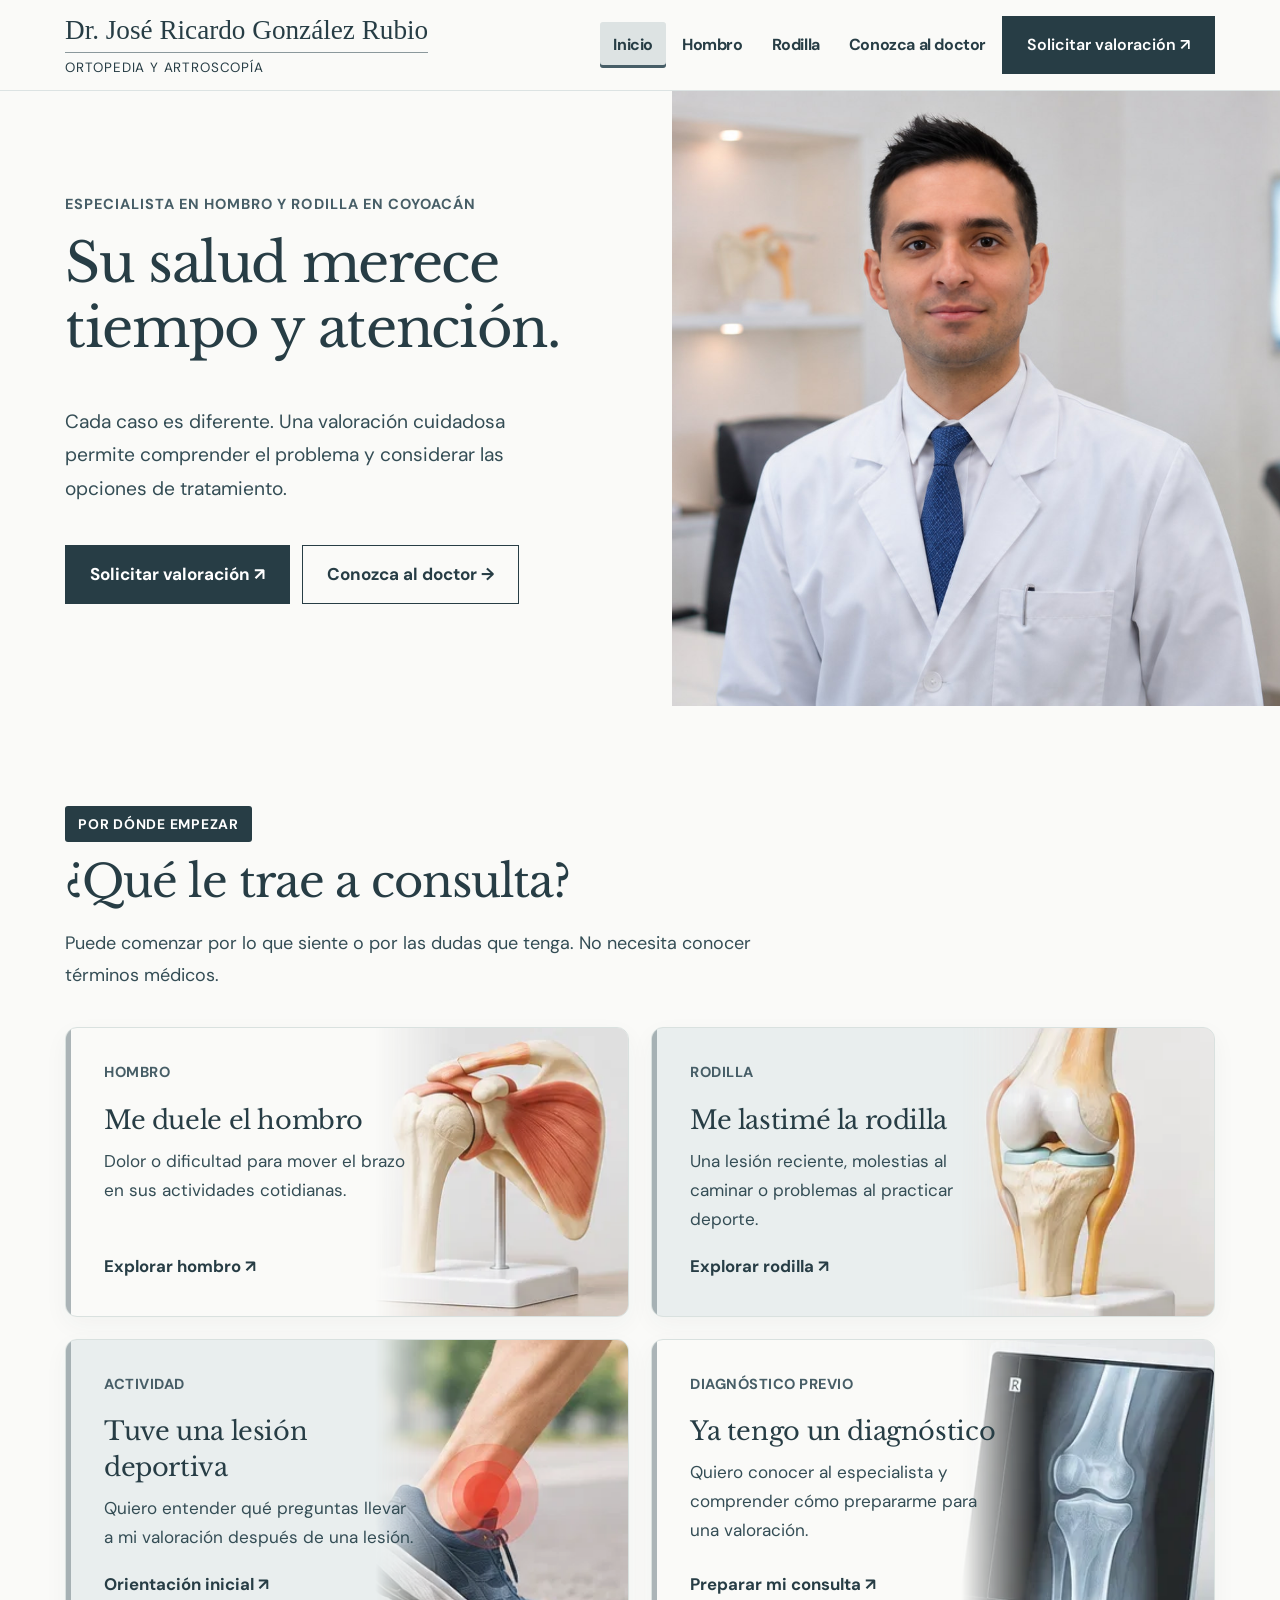
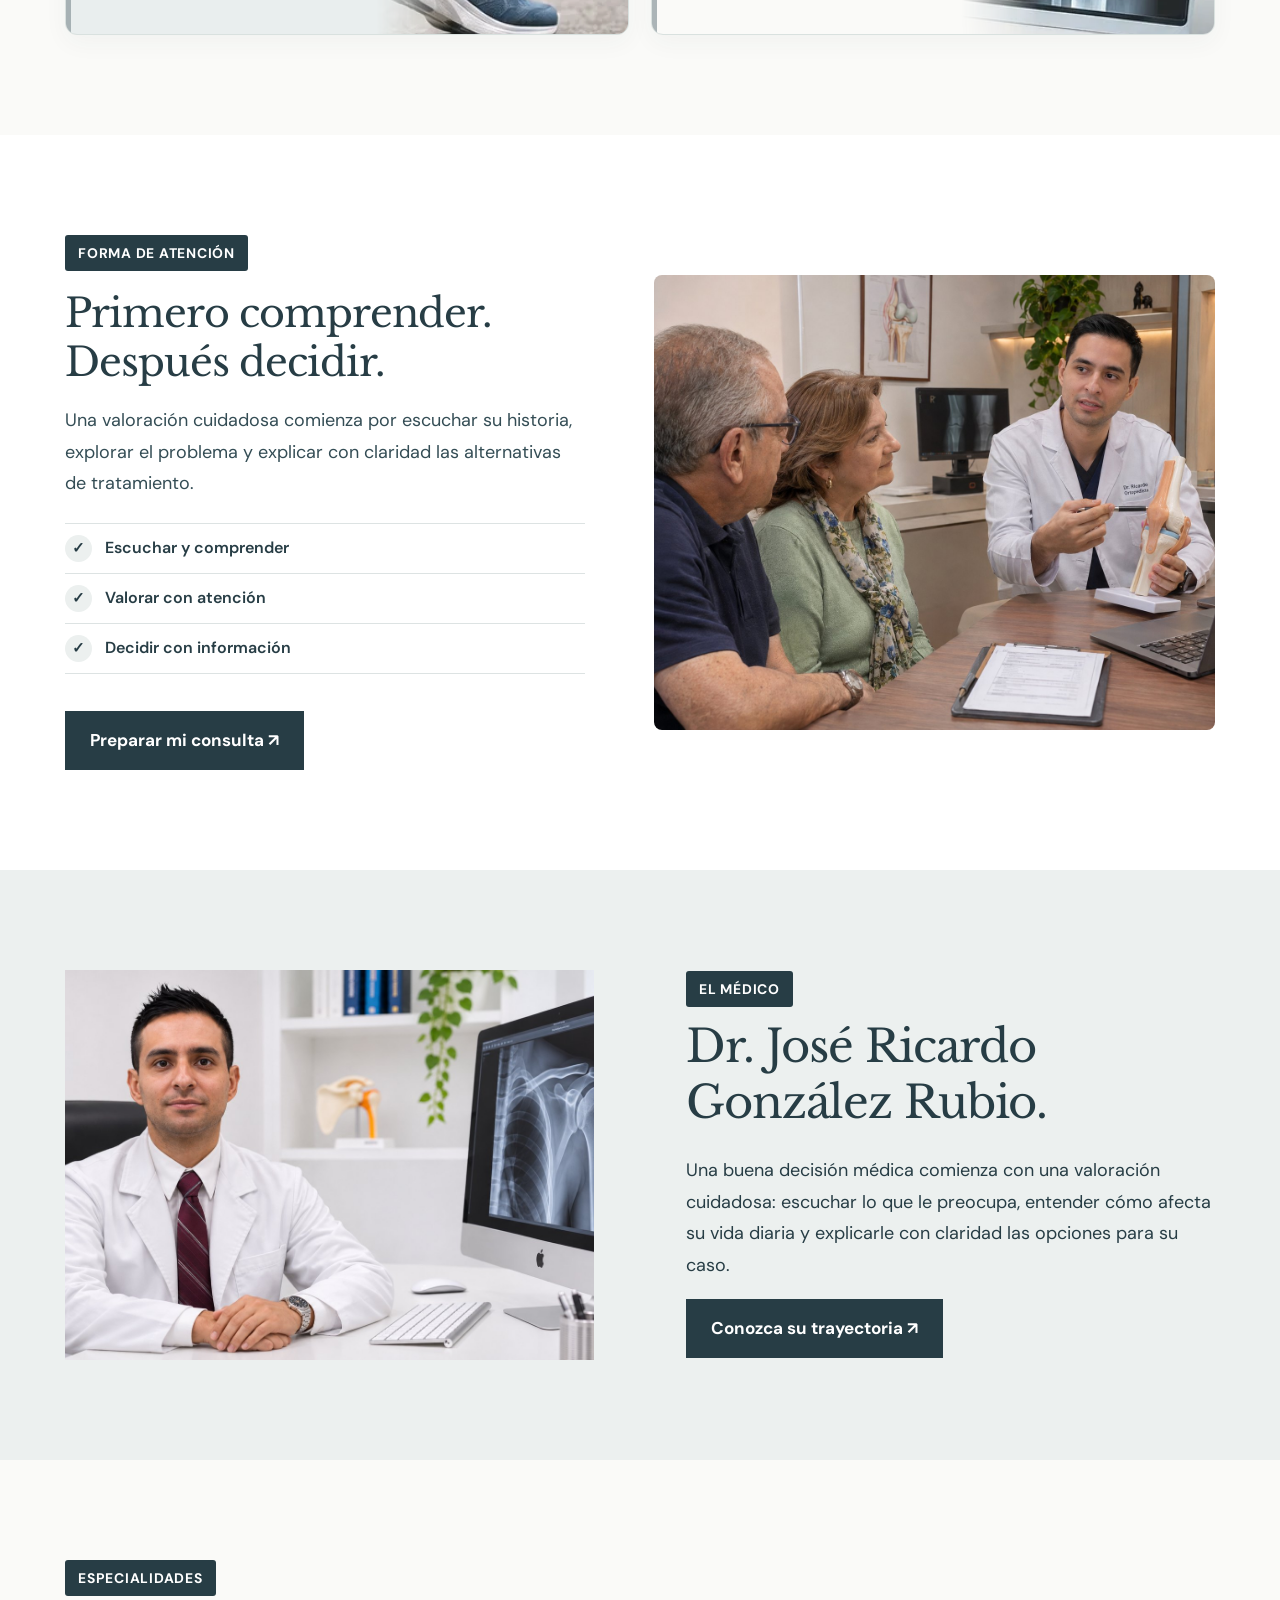
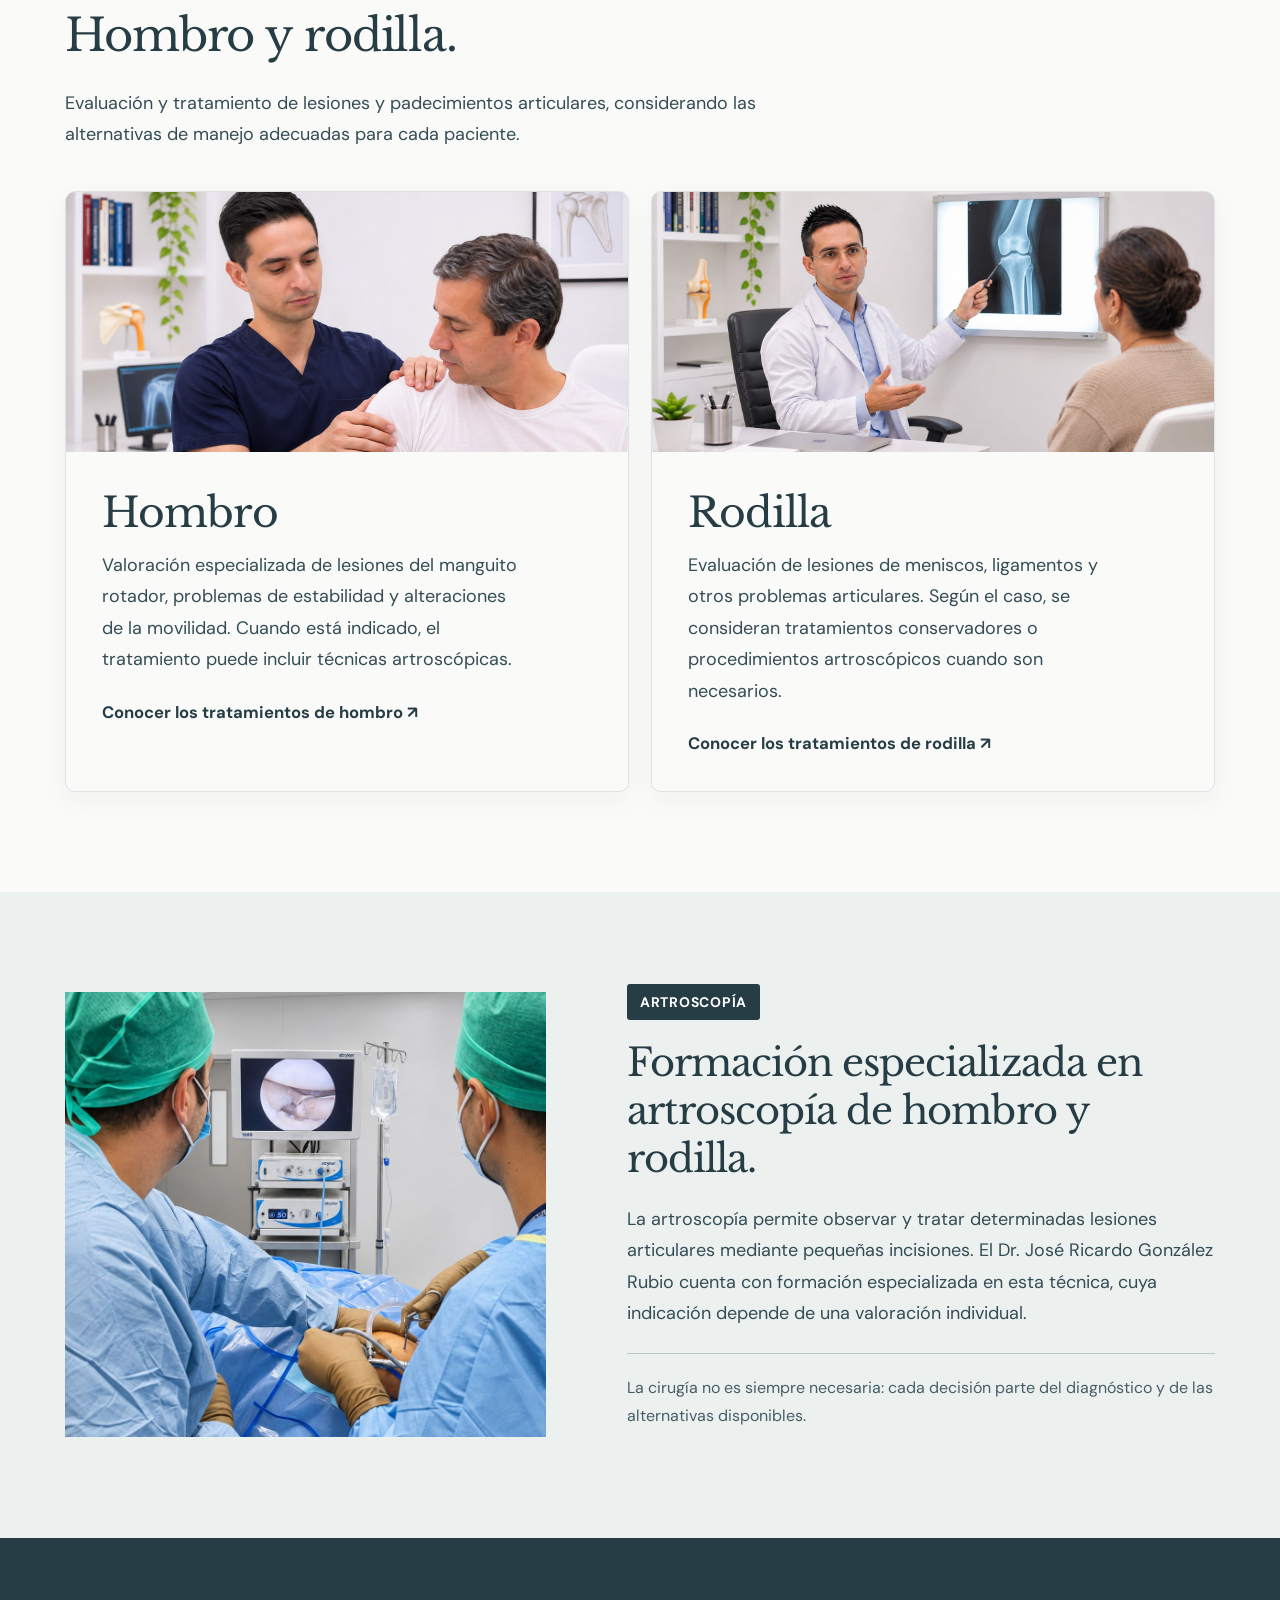
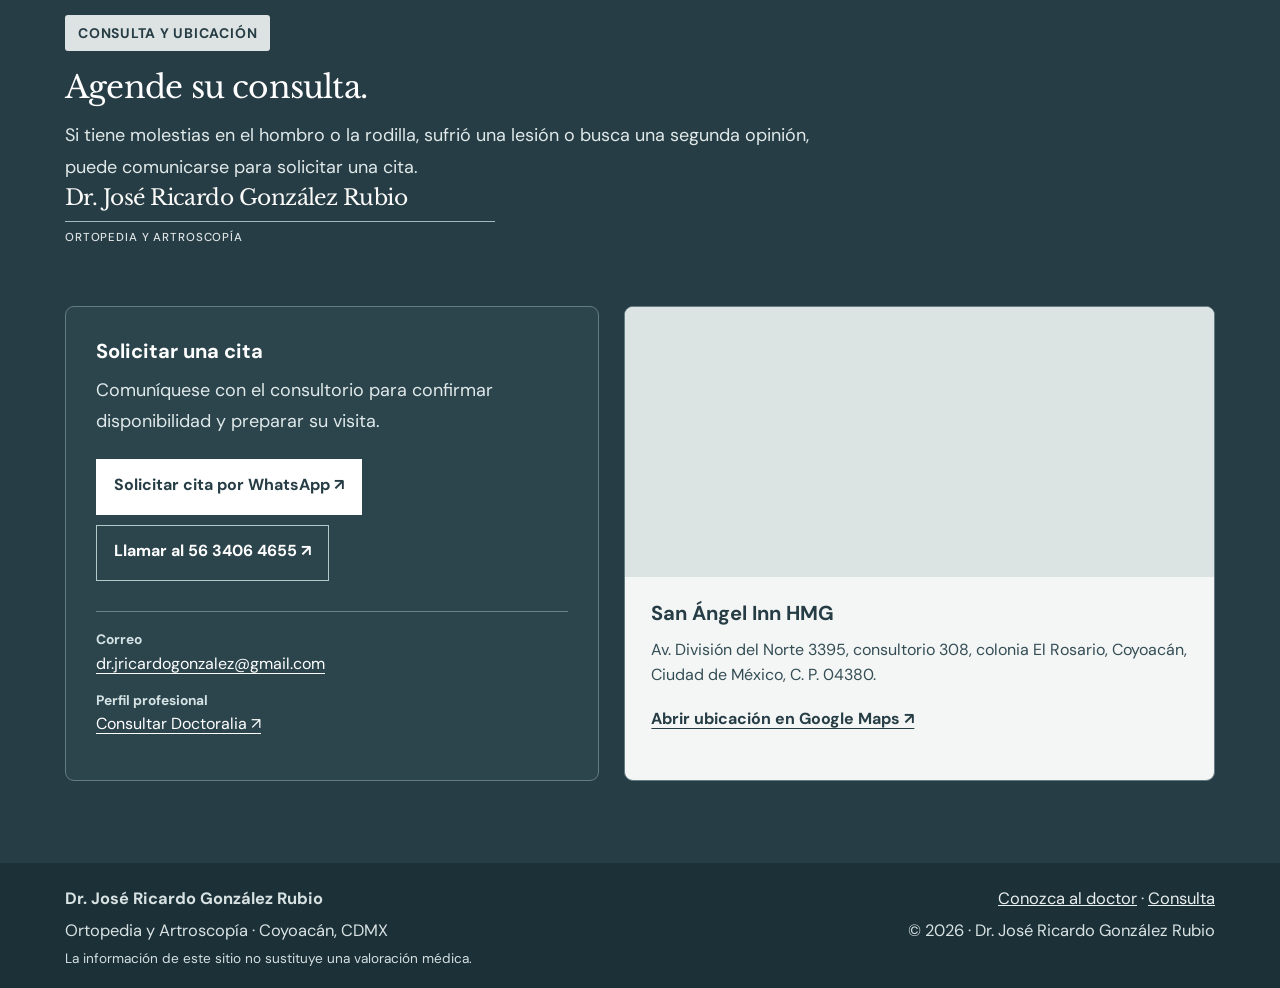
==== index.html @ e07db635 "layout: move medical wordmark above contact cards into header right column" ====
<!doctype html><html lang="es-MX"><head><meta charset="utf-8"><meta name="viewport" content="width=device-width, initial-scale=1"><meta name="robots" content="noindex,nofollow"><meta name="theme-color" content="#273D45"><meta name="description" content="Información sobre ortopedia, hombro y rodilla del Dr. Ricardo González Rubio en Coyoacán."><title>Inicio | Dr. Ricardo González Rubio</title><link rel="stylesheet" href="./styles.css"></head><body><a class="skip" href="#main">Saltar al contenido</a><header class="header"><div class="container header-inner"><a class="brand" href="./" aria-label="Inicio"><strong>Dr. José Ricardo González Rubio</strong><span>Ortopedia y Artroscopía</span></a><button class="menu" aria-controls="menu" aria-label="Abrir menú" aria-expanded="false">☰</button><nav id="menu" class="nav" aria-label="Principal"><a href="./" aria-current="page">Inicio</a><a href="./hombro/" >Hombro</a><a href="./rodilla/" >Rodilla</a><a href="./dr-ricardo-gonzalez/" >Conozca al doctor</a><a class="cta" href="./consulta/">Solicitar valoración ↗</a></nav></div></header><main id="main"><section class="hero"><div class="hero-copy"><div class="eyebrow">Especialista en hombro y rodilla en Coyoacán</div><h1>Su salud merece tiempo y atención.</h1><p>Cada caso es diferente. Una valoración cuidadosa permite comprender el problema y considerar las opciones de tratamiento.</p><div class="buttons"><a href="consulta/" class="button">Solicitar valoración ↗</a><a href="dr-ricardo-gonzalez/" class="button alt">Conozca al doctor →</a></div></div><div class="portrait portrait-photo"><img src="./ricardo-portada.jpg" alt="Médico en consultorio, con bata blanca" width="1672" height="941" decoding="async" fetchpriority="high"></div></section>
<section class="section patient-pathways"><div class="container"><div class="section-head"><div class="eyebrow section-tag">POR DÓNDE EMPEZAR</div><h2>¿Qué le trae a consulta?</h2><p>Puede comenzar por lo que siente o por las dudas que tenga. No necesita conocer términos médicos.</p></div><div class="cards cards-four"><a class="card" href="hombro/"><div class="eyebrow">HOMBRO</div><h3>Me duele el hombro</h3><p>Dolor o dificultad para mover el brazo en sus actividades cotidianas.</p><span class="link">Explorar hombro ↗</span></a><a class="card" href="rodilla/"><div class="eyebrow">RODILLA</div><h3>Me lastimé la rodilla</h3><p>Una lesión reciente, molestias al caminar o problemas al practicar deporte.</p><span class="link">Explorar rodilla ↗</span></a><a class="card" href="rodilla/"><div class="eyebrow">ACTIVIDAD</div><h3>Tuve una lesión deportiva</h3><p>Quiero entender qué preguntas llevar a mi valoración después de una lesión.</p><span class="link">Orientación inicial ↗</span></a><a class="card" href="consulta/"><div class="eyebrow">DIAGNÓSTICO PREVIO</div><h3>Ya tengo un diagnóstico</h3><p>Quiero conocer al especialista y comprender cómo prepararme para una valoración.</p><span class="link">Preparar mi consulta ↗</span></a></div></div></section>
<section class="section approach-section"><div class="container approach-layout"><div class="approach-content"><div class="eyebrow section-tag">FORMA DE ATENCIÓN</div><h2>Primero comprender. Después decidir.</h2><p>Una valoración cuidadosa comienza por escuchar su historia, explorar el problema y explicar con claridad las alternativas de tratamiento.</p><div class="approach-highlights" aria-label="Principios de atención"><div class="approach-highlight"><span aria-hidden="true">✓</span><strong>Escuchar y comprender</strong></div><div class="approach-highlight"><span aria-hidden="true">✓</span><strong>Valorar con atención</strong></div><div class="approach-highlight"><span aria-hidden="true">✓</span><strong>Decidir con información</strong></div></div><a href="consulta/" class="button">Preparar mi consulta ↗</a></div><div class="approach-photo"><img src="./ricardo-forma-atencion.jpg" alt="Médico explicando un modelo de rodilla durante la consulta a dos pacientes adultos mayores" loading="lazy" width="1448" height="1086"></div></div></section>
<section class="section" style="background:#ecf0ef"><div class="container split"><div class="portrait-small doctor-portrait"><img src="./ricardo-perfil.jpg" alt="Retrato del Dr. José Ricardo González Rubio en consultorio, junto a una radiografía de hombro" loading="lazy" width="1500" height="846"></div><div><div class="eyebrow section-tag">EL MÉDICO</div><h2>Dr. José Ricardo González Rubio.</h2><p>Una buena decisión médica comienza con una valoración cuidadosa: escuchar lo que le preocupa, entender cómo afecta su vida diaria y explicarle con claridad las opciones para su caso.</p><a href="dr-ricardo-gonzalez/" class="button">Conozca su trayectoria ↗</a></div></div></section>
<section class="section"><div class="container"><div class="section-head"><div class="eyebrow section-tag">ESPECIALIDADES</div><h2>Hombro y rodilla.</h2><p>Evaluación y tratamiento de lesiones y padecimientos articulares, considerando las alternativas de manejo adecuadas para cada paciente.</p></div><div class="areas areas-photo"><a class="area area-photo" href="hombro/"><div class="area-photo-frame"><img src="./imagen-clinica-hombro.jpg" alt="Evaluación del hombro durante una consulta de ortopedia" loading="lazy" width="1400" height="790"></div><div class="area-photo-copy"><h2>Hombro</h2><p>Valoración especializada de lesiones del manguito rotador, problemas de estabilidad y alteraciones de la movilidad. Cuando está indicado, el tratamiento puede incluir técnicas artroscópicas.</p><span>Conocer los tratamientos de hombro ↗</span></div></a><a class="area area-photo" href="rodilla/"><div class="area-photo-frame"><img src="./imagen-clinica-rodilla.jpg" alt="Médico explicando una radiografía de rodilla durante una consulta" loading="lazy" width="1400" height="790"></div><div class="area-photo-copy"><h2>Rodilla</h2><p>Evaluación de lesiones de meniscos, ligamentos y otros problemas articulares. Según el caso, se consideran tratamientos conservadores o procedimientos artroscópicos cuando son necesarios.</p><span>Conocer los tratamientos de rodilla ↗</span></div></a></div></div></section>
<section class="section arthroscopy-section" aria-labelledby="artroscopia-titulo"><div class="container arthroscopy-grid"><div class="arthroscopy-photo"><img src="./ricardo-artroscopia.jpg" alt="Procedimiento artroscópico en quirófano, con equipo médico y monitor de imagen intraarticular" loading="lazy" width="1055" height="1408"></div><div class="arthroscopy-copy"><div class="eyebrow section-tag">ARTROSCOPÍA</div><h2 id="artroscopia-titulo">Formación especializada en artroscopía de hombro y rodilla.</h2><p>La artroscopía permite observar y tratar determinadas lesiones articulares mediante pequeñas incisiones. El Dr. José Ricardo González Rubio cuenta con formación especializada en esta técnica, cuya indicación depende de una valoración individual.</p><p class="arthroscopy-note">La cirugía no es siempre necesaria: cada decisión parte del diagnóstico y de las alternativas disponibles.</p></div></div></section>
<section class="band contact-feature" aria-labelledby="contact-feature-title"><div class="container"><div class="contact-feature-heading"><div class="contact-feature-intro"><div class="eyebrow section-tag">CONSULTA Y UBICACIÓN</div><h2 id="contact-feature-title">Agende su consulta.</h2><p>Si tiene molestias en el hombro o la rodilla, sufrió una lesión o busca una segunda opinión, puede comunicarse para solicitar una cita.</p></div><div class="contact-signature" aria-label="Dr. José Ricardo González Rubio, Ortopedia y Artroscopía"><div class="contact-signature-name">Dr. José Ricardo González Rubio</div><div class="contact-signature-specialty">ORTOPEDIA Y ARTROSCOPÍA</div></div></div><div class="contact-feature-grid"><div class="contact-feature-booking"><h3>Solicitar una cita</h3><p>Comuníquese con el consultorio para confirmar disponibilidad y preparar su visita.</p><div class="contact-feature-actions"><a class="button light" href="https://wa.me/525634064655" target="_blank" rel="noopener noreferrer">Solicitar cita por WhatsApp ↗</a><a class="button contact-feature-call" href="tel:+525634064655">Llamar al 56 3406 4655 ↗</a></div><div class="contact-feature-meta"><p><strong>Correo</strong><a href="mailto:dr.jricardogonzalez@gmail.com">dr.jricardogonzalez@gmail.com</a></p><p><strong>Perfil profesional</strong><a href="https://www.doctoralia.com.mx/perfil/jose-ricardo-gonzalez-rubio" target="_blank" rel="noopener noreferrer">Consultar Doctoralia ↗</a></p></div></div><div class="contact-feature-location"><div class="contact-map-frame"><iframe title="Mapa de ubicación del consultorio del Dr. José Ricardo González Rubio" src="https://maps.google.com/maps?q=Av.%20Divisi%C3%B3n%20del%20Norte%203395%2C%20El%20Rosario%2C%20Coyoac%C3%A1n%2C%20Ciudad%20de%20M%C3%A9xico&z=16&output=embed" loading="lazy" referrerpolicy="no-referrer-when-downgrade" allowfullscreen></iframe></div><div class="contact-map-details"><h3>San Ángel Inn HMG</h3><p>Av. División del Norte 3395, consultorio 308, colonia El Rosario, Coyoacán, Ciudad de México, C. P. 04380.</p><a href="https://www.google.com/maps/search/?api=1&query=San%20Angel%20Inn%20HMG%20Avenida%20Division%20del%20Norte%203395%20Consultorio%20308%20El%20Rosario%20Coyoacan%20Ciudad%20de%20Mexico" target="_blank" rel="noopener noreferrer">Abrir ubicación en Google Maps ↗</a></div></div></div></div></section></main><footer class="footer"><div class="container foot"><div><strong>Dr. José Ricardo González Rubio</strong><p>Ortopedia y Artroscopía · Coyoacán, CDMX</p><p class="fine" style="color:#bbced2">La información de este sitio no sustituye una valoración médica.</p></div><div><a href="./dr-ricardo-gonzalez/">Conozca al doctor</a> · <a href="./consulta/">Consulta</a><p>© 2026 · Dr. José Ricardo González Rubio</p></div></div></footer><script src="./script.js" defer></script></body></html>
---- styles.css ----
@import url('https://fonts.googleapis.com/css2?family=DM+Sans:wght@400;500;600;700&family=Libre+Baskerville:wght@400;700&display=swap');
:root{--ink:#273D45;--silver:#8B989C;--ivory:#FAFAF8;--steel:#475E67;--mist:#DDE3E3}
*{box-sizing:border-box}html{scroll-behavior:smooth}body{margin:0;background:var(--ivory);color:var(--ink);font:16px/1.7 'DM Sans',Arial,sans-serif}a{color:inherit}a:focus-visible,button:focus-visible{outline:3px solid #8B989C;outline-offset:3px}h1,h2,h3,.serif{font-family:'Libre Baskerville',Georgia,serif;line-height:1.25;font-weight:400;letter-spacing:-.04em}h1{font-size:clamp(2.6rem,5vw,5.2rem);margin:15px 0 24px}h2{font-size:clamp(2rem,3.2vw,3.3rem);margin:12px 0 24px}h3{font-size:1.35rem}.eyebrow{font-size:.7rem;letter-spacing:.18em;text-transform:uppercase;font-weight:700;color:#667c85}.container{max-width:1150px;width:calc(100% - 48px);margin:auto}.demo{padding:7px 16px;text-align:center;background:#192f37;color:#e7ebeb;font-size:.67rem;letter-spacing:.08em}.header{background:#fafaf8;border-bottom:1px solid #dce3e3;position:relative;z-index:2}.header-inner{min-height:90px;display:flex;align-items:center;gap:34px}.brand{margin-right:auto;text-decoration:none;line-height:1.3}.brand strong{display:block;font-family:Georgia,serif;font-size:1.35rem;font-weight:normal}.brand span{display:block;font-size:.6rem;letter-spacing:.17em;text-transform:uppercase;border-top:1px solid var(--silver);padding-top:6px;margin-top:4px}.brand small{display:block;color:#71838a;font-size:.52rem}.nav{display:flex;align-items:center;gap:20px}.nav a{font-size:.8rem;text-decoration:none;font-weight:600}.nav a:hover{text-decoration:underline;text-underline-offset:6px}.menu{display:none;background:none;border:1px solid #95a5a8;padding:10px 15px;font-size:1rem;color:var(--ink)}.cta,.button{display:inline-block;background:var(--ink);color:white!important;text-decoration:none!important;padding:14px 21px;font-size:.81rem;font-weight:700;border:1px solid var(--ink);min-height:48px}.button.alt{background:transparent;color:var(--ink)!important}.button.light{background:white;color:var(--ink)!important;border-color:white}.hero{display:grid;grid-template-columns:1.05fr .95fr;min-height:615px}.hero-copy{display:flex;flex-direction:column;justify-content:center;padding:76px 9% 75px max(24px,calc((100vw - 1150px)/2))}.hero-copy p{max-width:480px;color:#50656b;font-size:1.07rem}.buttons{display:flex;gap:12px;flex-wrap:wrap;margin-top:20px}.portrait{background:linear-gradient(145deg,#bdcbcc,#e7ebea 52%,#8ea5aa);position:relative;min-height:390px;display:grid;place-items:center;padding:30px}.portrait-card{background:#fafaf8d9;border:1px solid #a5b5b8;text-align:center;padding:40px 30px;max-width:330px}.portrait-card b{display:block;font-family:Georgia,serif;font-size:5rem;font-weight:400;opacity:.4}.portrait-card strong{display:block;font-family:Georgia,serif;font-size:1.2rem;font-weight:400}.portrait-card small{display:block;margin-top:15px;line-height:1.5;color:#4e666d}.section{padding:100px 0}.section-head{max-width:760px;margin-bottom:40px}.section-head p,.muted{color:#536970}.cards{display:grid;grid-template-columns:repeat(3,1fr);gap:17px}.card{padding:32px;background:#fff;border:1px solid #dbe1e1;min-height:270px;display:flex;flex-direction:column;text-decoration:none}.card h3{margin:24px 0 8px}.card p{color:#627378;font-size:.92rem}.card .link{margin-top:auto;font-size:.78rem;font-weight:700}.dark{background:var(--ink);color:white}.dark p{color:#d3dfe0}.dark .eyebrow{color:#b3c6cb}.split{display:grid;grid-template-columns:1fr 1fr;gap:8%;align-items:center}.principle{padding:19px 0;border-top:1px solid #789099}.principle p{margin:5px 0;font-size:.89rem}.areas{display:grid;grid-template-columns:1fr 1fr;gap:18px}.area{background:#e1e8e8;padding:45px;min-height:330px;display:flex;flex-direction:column;justify-content:space-between;text-decoration:none}.area:nth-child(2){background:#d3dfe1}.area p{max-width:390px}.area span{font-size:.83rem;font-weight:700}.portrait-small{min-height:430px;background:linear-gradient(145deg,#acbfc2,#e0e7e6);display:grid;place-items:center;padding:45px;text-align:center;color:#536b73;font-size:.75rem;letter-spacing:.12em}.steps{display:grid;grid-template-columns:repeat(3,1fr);gap:35px}.step{padding-top:20px;border-top:1px solid #9aafb4}.step strong{font-family:Georgia,serif;color:#789097;font-size:2rem;font-weight:400}.band{padding:75px 0;background:var(--ink);color:white}.band p{color:#c8d7da}.footer{background:#1c3037;color:#d8e2e3;padding:45px 0;font-size:.85rem}.footer a{color:#e8eeee}.foot{display:flex;justify-content:space-between;gap:30px;flex-wrap:wrap}.subhero{background:#e8eeee;padding:75px 0}.subhero p{max-width:750px}.panel{background:white;border:1px solid #d7e0e0;padding:30px}.cols{display:grid;grid-template-columns:1fr 1fr;gap:28px}.list{list-style:none;padding:0}.list li{padding:15px 0;border-bottom:1px solid #d8e1e1}.note{border-left:3px solid var(--silver);background:#eaf0f0;padding:18px;color:#4e666e;font-size:.83rem}.fine{font-size:.72rem;color:#678087}.spaced{margin-top:28px}.skip{position:absolute;left:-9999px}.skip:focus{left:10px;top:10px;background:white;padding:12px;z-index:9}
@media(max-width:950px){.menu{display:block}.nav{display:none;position:absolute;top:100%;left:0;right:0;background:var(--ivory);padding:20px 24px;flex-direction:column;align-items:stretch;border-bottom:1px solid #dce3e3}.nav.open{display:flex}.hero-copy{padding-left:24px}.cards{grid-template-columns:1fr 1fr}.card:last-child{grid-column:span 2;min-height:210px}}@media(max-width:680px){.container{width:calc(100% - 36px)}.header-inner{min-height:75px}.brand strong{font-size:1.03rem}.brand span{font-size:.49rem}.hero,.split,.areas,.cards,.steps,.cols{grid-template-columns:1fr}.hero-copy{padding:65px 18px}.portrait{min-height:340px}.section{padding:65px 0}.card:last-child{grid-column:auto}.card{min-height:235px}.area{min-height:285px;padding:30px}.portrait-small{min-height:280px}.subhero{padding:60px 0}.buttons{flex-direction:column}.buttons a{text-align:center}}@media(prefers-reduced-motion:reduce){html{scroll-behavior:auto}}

/* V2 — Lectura accesible: prioridad a personas que prefieren texto amplio.
   Conserva la paleta institucional, aumenta tamaños, contraste, espacios y áreas táctiles. */
html{font-size:100%;text-size-adjust:100%;-webkit-text-size-adjust:100%}
body{font-size:1.125rem;line-height:1.75}
p,li{max-width:74ch}
h1,h2,h3{overflow-wrap:break-word}
h1{font-size:clamp(2.75rem,5vw,4.7rem);line-height:1.18;letter-spacing:-.025em}
h2{font-size:clamp(2.15rem,3.5vw,3.25rem);line-height:1.25;letter-spacing:-.025em}
h3{font-size:clamp(1.35rem,2vw,1.65rem);line-height:1.4;letter-spacing:-.015em}
.eyebrow{font-size:.91rem;letter-spacing:.07em;color:#475E67;line-height:1.5}
.dark .eyebrow,.band .eyebrow{color:#DDE3E3}
.nav{gap:23px}
.nav a{font-size:1rem;line-height:1.45}
.nav a.cta{color:white}
.brand strong{font-size:1.48rem}
.brand span{font-size:.79rem;letter-spacing:.06em}
.brand small{font-size:.76rem;color:#475E67}
.demo{font-size:.86rem;line-height:1.5;letter-spacing:.025em;padding:11px 16px}
.hero-copy p{font-size:1.2rem;color:#344d55;line-height:1.75}
.section-head p,.muted{color:#344d55}
.card{padding:36px}
.card p,.principle p{font-size:1.07rem;line-height:1.7;color:#344d55}
.principle p,.dark p,.band p{color:#e5eeee}
.card .link,.area span{font-size:1.05rem}
.button,.cta{font-size:1.07rem;line-height:1.45;padding:16px 24px;min-height:56px}
.fine{font-size:.96rem;color:#475E67;line-height:1.65}
.dark .fine,.band .fine,.footer .fine{color:#d4e0e2!important}
.portrait-card small{font-size:.98rem;color:#344d55}
.portrait-card strong{font-size:1.4rem}
.portrait-small{font-size:1rem;letter-spacing:.035em}
.note{font-size:1.02rem;line-height:1.7;color:#344d55}
.footer{font-size:1.03rem}
.subhero p{font-size:1.2rem;line-height:1.75;color:#344d55}
.card,.panel,.area{overflow-wrap:break-word}
.menu{font-size:1.12rem;min-height:48px;min-width:48px}
a:not(.button):not(.cta):not(.card):not(.area):hover{text-underline-offset:4px}
@media(max-width:950px){
 .nav{gap:0}
 .nav a{font-size:1.12rem;padding:13px 5px;min-height:48px}
 .brand strong{font-size:1.35rem}
 .brand span{font-size:.74rem}
}
@media(max-width:680px){
 body{font-size:1.125rem;line-height:1.7}
 .brand strong{font-size:1.16rem}
 .brand span{font-size:.68rem}
 .brand small{font-size:.72rem}
 .hero-copy p{font-size:1.18rem}
 .eyebrow{font-size:.85rem}
 .demo{font-size:.8rem}
 .card{min-height:unset}
 .area{min-height:unset}
 .section{padding:70px 0}
 .buttons a{width:100%}
 .fine{font-size:.94rem}
}

/* Corrección: conservar la tipografía legible V2; reducir exclusivamente el título de portada. */
.hero h1{font-size:clamp(2.45rem,4.25vw,4.1rem);line-height:1.2}
@media(max-width:680px){.hero h1{font-size:clamp(2.3rem,7.4vw,2.75rem)}}

/* Arquitectura editorial: cuatro rutas de acceso sin comprometer legibilidad */
.cards-four{grid-template-columns:repeat(2,minmax(0,1fr))}
.cards-four .card{min-height:270px}
.cards-four .card:last-child{grid-column:auto}
@media(max-width:680px){.cards-four{grid-template-columns:1fr}.cards-four .card{min-height:unset}}

/* Ajuste puntual: titulares de páginas interiores, sin modificar portada ni otros textos. */
.subhero h1{font-size:clamp(2.3rem,3.8vw,3.7rem);line-height:1.24}
@media(max-width:680px){.subhero h1{font-size:clamp(2.15rem,7vw,2.75rem)}}

/* Ajuste exclusivo de cabecera: identidad más visible y navegación con estado activo. */
.header-inner{gap:18px}
.nav{gap:3px}
.nav a:not(.cta){font-family:'DM Sans',Arial,sans-serif;font-weight:700;letter-spacing:-.025em;line-height:1.35;padding:12px 13px;border-radius:3px;transition:background-color .18s ease,color .18s ease}
.nav a:not(.cta):hover{background:#edf1f0;text-decoration:none}
.nav a:not(.cta)[aria-current="page"]{background:#DDE3E3;color:#273D45;text-decoration:none;box-shadow:inset 0 -3px 0 #475E67}
.nav .cta{white-space:nowrap}
@media(min-width:1100px){.brand strong{font-size:1.7rem}.brand span{font-size:.84rem}.nav a:not(.cta){font-size:1rem}}
@media(min-width:951px) and (max-width:1099px){.brand strong{font-size:1.5rem}.nav a:not(.cta){font-size:.95rem;padding:10px 8px}.nav{gap:0}.header-inner{gap:12px}.nav .cta{font-size:.96rem;padding:14px}}
@media(max-width:950px){.nav{gap:3px}.nav a:not(.cta){font-size:1.12rem;min-height:48px;padding:12px 14px}.nav .cta{white-space:normal;text-align:center}.brand strong{font-size:1.35rem}}
@media(max-width:680px){.brand strong{font-size:1.16rem}}
@media(prefers-reduced-motion:reduce){.nav a:not(.cta){transition:none}}

/* Fotografía de portada: respeta proporción original y recorta solo dentro del contenedor. */
.portrait.portrait-photo{display:block;padding:0;overflow:hidden;background:#dce3e3}
.portrait-photo img{display:block;width:100%;height:100%;min-height:615px;object-fit:cover;object-position:52% center}
@media(max-width:680px){.portrait-photo img{height:390px;min-height:0;object-position:50% 35%}}

/* Franja de motivos de consulta: menos rigidez, mismo contenido y paleta. */
.patient-pathways{background:#FAFAF8}
.patient-pathways .section-head{margin-bottom:36px}
.patient-pathways .section-head h2{margin-bottom:16px}
.patient-pathways .cards-four{gap:22px}
.patient-pathways .cards-four .card{
  position:relative;overflow:hidden;
  min-height:255px;padding:34px 38px;
  background:#FAFAF8;
  border:1px solid #D9E1DF;border-radius:12px;
  box-shadow:0 8px 24px rgba(39,61,69,.045);
  transition:transform .2s ease,box-shadow .2s ease,border-color .2s ease;
}
.patient-pathways .cards-four .card::before{
  content:"";position:absolute;inset:0 auto 0 0;width:5px;
  background:#8B989C;opacity:.7;
}
.patient-pathways .cards-four .card:nth-child(2),
.patient-pathways .cards-four .card:nth-child(3){background:#E9EEEE}
.patient-pathways .cards-four .card h3{margin:19px 0 8px}
.patient-pathways .cards-four .card .eyebrow{color:#475E67;letter-spacing:.035em}
.patient-pathways .cards-four .card p{margin:0 0 18px}
.patient-pathways .cards-four .card .link{font-weight:700;color:#273D45}
.patient-pathways .cards-four .card:hover{
  transform:translateY(-3px);border-color:#A8B9B9;
  box-shadow:0 14px 30px rgba(39,61,69,.1);
}
.patient-pathways .cards-four .card:focus-visible{outline:3px solid #475E67;outline-offset:4px}
@media(max-width:680px){
 .patient-pathways .cards-four{gap:15px}
 .patient-pathways .cards-four .card{min-height:0;padding:27px 27px 27px 31px}
}
@media(prefers-reduced-motion:reduce){
 .patient-pathways .cards-four .card{transition:none}
 .patient-pathways .cards-four .card:hover{transform:none}
}

/* Imágenes editoriales para los cuatro motivos de consulta.
   Los textos siguen siendo HTML accesible y las tarjetas siguen siendo enlaces. */
.patient-pathways .cards-four .card::after{
 content:"";position:absolute;top:0;right:0;bottom:0;width:45%;
 background-repeat:no-repeat;background-size:cover;background-position:center;
 -webkit-mask-image:linear-gradient(to right,transparent 0%,#000 30%);
 mask-image:linear-gradient(to right,transparent 0%,#000 30%);
 pointer-events:none;opacity:.95;
}
.patient-pathways .cards-four .card:nth-child(1)::after{background-image:url("./hombro.webp");}
.patient-pathways .cards-four .card:nth-child(2)::after{background-image:url("./rodilla.webp");}
.patient-pathways .cards-four .card:nth-child(3)::after{background-image:url("./deportiva.webp");}
.patient-pathways .cards-four .card:nth-child(4)::after{background-image:url("./diagnostico.webp");}
.patient-pathways .cards-four .card > *{position:relative;z-index:1}
.patient-pathways .cards-four .card h3,
.patient-pathways .cards-four .card p{max-width:65%}
.patient-pathways .cards-four .card .link{align-self:flex-start}
@media(max-width:680px){
 .patient-pathways .cards-four .card::after{width:36%;opacity:.35}
 .patient-pathways .cards-four .card h3,
 .patient-pathways .cards-four .card p{max-width:80%}
}

/* Bloque Hombro / Rodilla: foto arriba y contenido debajo. Fotografía temporal compartida. */
.areas-photo{gap:22px}
.areas-photo .area-photo{padding:0;min-height:0;display:block;overflow:hidden;border:1px solid #DDE3E3;border-radius:10px;background:#FAFAF8;box-shadow:0 8px 24px rgba(39,61,69,.045);transition:box-shadow .2s ease,transform .2s ease}
.areas-photo .area-photo:nth-child(2){background:#FAFAF8}
.area-photo-frame{height:260px;overflow:hidden;background:#DDE3E3}
.area-photo-frame img{display:block;width:100%;height:100%;object-fit:cover;object-position:center 42%}
.area-photo-copy{padding:28px 36px 32px;display:flex;flex-direction:column;align-items:flex-start;gap:4px}
.area-photo-copy h2{font-size:clamp(2rem,3.2vw,2.75rem);margin:7px 0 8px}
.area-photo-copy p{margin:0 0 18px;max-width:35ch;color:#344D55}
.area-photo-copy span{font-size:1.04rem;font-weight:700}
.areas-photo .area-photo:hover{box-shadow:0 14px 32px rgba(39,61,69,.11);transform:translateY(-2px)}
.areas-photo .area-photo:focus-visible{outline:3px solid #475E67;outline-offset:4px}
@media(max-width:680px){.areas-photo .area-photo{min-height:0}.area-photo-frame{height:215px}.area-photo-copy{padding:25px 27px 29px}}
@media(prefers-reduced-motion:reduce){.areas-photo .area-photo{transition:none}.areas-photo .area-photo:hover{transform:none}}

/* Encabezados de sección unificados, sin números. Etiqueta institucional discreta. */
.section-head .section-tag,
.section .section-tag,
.band .section-tag,
.dark .section-tag{
  display:inline-block;width:max-content;max-width:100%;
  background:#273D45;color:#FFFFFF;
  padding:8px 13px;border-radius:3px;
  font-size:.87rem;letter-spacing:.055em;line-height:1.45;
  font-weight:700;text-transform:uppercase;
}
.dark .section-tag,.band .section-tag{background:#DDE3E3;color:#273D45}
@media(max-width:680px){.section .section-tag,.band .section-tag,.dark .section-tag{font-size:.82rem}}

/* Fotografía de presentación del médico, manteniendo su proporción y recorte editorial */
.doctor-portrait{padding:0;overflow:hidden;min-height:390px;display:block;background:#DDE3E3}
.doctor-portrait img{display:block;width:100%;height:100%;min-height:390px;object-fit:cover;object-position:45% center}
@media(max-width:680px){.doctor-portrait{min-height:250px;height:285px}.doctor-portrait img{min-height:0;height:100%;object-position:40% center}}

/* Portada: artroscopia como bloque de especializacion clinica, seguido de atencion. */
.arthroscopy-section{padding:92px 0}
.arthroscopy-grid{display:grid;grid-template-columns:minmax(0,.9fr) minmax(0,1.1fr);gap:7%;align-items:center}
.arthroscopy-photo{height:445px;overflow:hidden;background:#40565e}
.arthroscopy-photo img{width:100%;height:100%;display:block;object-fit:cover;object-position:center 48%}
.arthroscopy-copy h2{font-size:clamp(2rem,3vw,2.9rem);margin:19px 0 21px}
.arthroscopy-copy p{max-width:57ch;line-height:1.75}
.arthroscopy-copy .arthroscopy-note{border-top:1px solid #66818a;padding-top:20px;margin-top:23px;color:#d3dfe0;font-size:1rem}
.approach-section{background:#ffffff}
.approach-section .principle{border-top-color:#b9c8ca}
.approach-section .principle p{color:#344d55}
.approach-section .button{margin-top:12px}
@media(max-width:680px){
 .arthroscopy-section{padding:65px 0}
 .arthroscopy-grid{grid-template-columns:1fr;gap:30px}
 .arthroscopy-photo{height:330px}
 .arthroscopy-copy h2{font-size:clamp(2rem,7vw,2.65rem)}
 .approach-principles{margin-top:20px}
}

/* Artroscopia en el mismo gris verdoso claro de la seccion El medico. */
.arthroscopy-section{background:#ecf0ef;color:#273D45}
.arthroscopy-section .arthroscopy-copy p{color:#344d55}
.arthroscopy-section .arthroscopy-copy .arthroscopy-note{color:#475E67;border-top-color:#b9c8ca}

/* Forma de atencion: escena de consulta y principios compactos, sin alterar otras secciones. */
.approach-section{background:#ffffff}
.approach-layout{display:grid;grid-template-columns:minmax(0,1fr) minmax(0,1.08fr);gap:6%;align-items:center}
.approach-content h2{font-size:clamp(2.05rem,3.1vw,3rem);line-height:1.24;margin:18px 0 18px}
.approach-content>p{color:#344d55;max-width:53ch;margin:0 0 23px}
.approach-highlights{border-top:1px solid #DDE3E3;margin:0 0 25px}
.approach-highlight{display:flex;align-items:center;gap:13px;border-bottom:1px solid #DDE3E3;padding:11px 0;font-size:1rem;line-height:1.5}
.approach-highlight span{display:grid;place-items:center;flex:0 0 27px;height:27px;border-radius:50%;background:#ECF0EF;color:#273D45;font-size:.92rem;font-weight:700}
.approach-highlight strong{font-weight:600}
.approach-photo{overflow:hidden;background:#ecf0ef;border-radius:8px;height:455px}
.approach-photo img{display:block;width:100%;height:100%;object-fit:cover;object-position:center center}
@media(max-width:950px){.approach-layout{gap:4%}.approach-photo{height:390px}}
@media(max-width:680px){.approach-layout{grid-template-columns:1fr;gap:30px}.approach-photo{height:auto;aspect-ratio:4/3}.approach-photo img{height:100%;object-fit:cover}.approach-content h2{font-size:clamp(2rem,7vw,2.65rem)}}

/* Ritmo cromatico de portada tras subir Forma de atencion. */
.patient-pathways{background:#FAFAF8}
.approach-section{background:#FFFFFF}
.arthroscopy-section{background:#ECF0EF}

/* Cierre de portada: consulta con datos verificables y mapa integrado. */
.contact-feature{padding:77px 0 82px}
.contact-feature-heading{max-width:850px;margin-bottom:34px}
.contact-feature-heading h2{max-width:20ch;font-size:clamp(2rem,3.1vw,3.1rem);margin:20px 0 18px}
.contact-feature-heading p{max-width:70ch;margin:0;color:#e0e9e9}
.contact-feature-grid{display:grid;grid-template-columns:minmax(0,.95fr) minmax(0,1.05fr);gap:25px;align-items:stretch}
.contact-feature-booking,.contact-feature-location{border:1px solid #647b82;border-radius:9px;overflow:hidden}
.contact-feature-booking{padding:30px;display:flex;flex-direction:column;align-items:flex-start;background:#2c454d}
.contact-feature-booking h3,.contact-map-details h3{font-family:'DM Sans',Arial,sans-serif;font-size:1.26rem;line-height:1.4;letter-spacing:0;font-weight:700;margin:0 0 10px}
.contact-feature-booking>p{color:#e0e9e9;margin:0 0 21px}
.contact-feature-actions{display:flex;flex-wrap:wrap;gap:10px;margin-bottom:30px}
.contact-feature-actions .button{font-size:1rem;padding:13px 17px}
.contact-feature-call{background:transparent;color:white!important;border-color:#b5c8ca}
.contact-feature-meta{width:100%;border-top:1px solid #6a8187;padding-top:17px;margin-top:auto}
.contact-feature-meta p{margin:0 0 13px;line-height:1.5;overflow-wrap:anywhere}
.contact-feature-meta strong{display:block;color:#d4e2e3;font-size:.86rem}
.contact-feature-meta a{color:white;text-underline-offset:4px;font-size:1rem}
.contact-feature-location{background:#f4f6f5;color:#273D45}
.contact-map-frame{height:270px;background:#dce4e3}
.contact-map-frame iframe{display:block;border:0;width:100%;height:100%}
.contact-map-details{padding:22px 26px 25px}
.contact-map-details p{color:#344d55;font-size:1rem;line-height:1.6;margin:0 0 15px}
.contact-map-details a{font-size:1rem;font-weight:700;text-underline-offset:4px}
@media(max-width:760px){.contact-feature{padding:63px 0}.contact-feature-grid{grid-template-columns:1fr}.contact-feature-heading h2{max-width:100%}.contact-feature-booking{padding:24px}.contact-map-frame{height:265px}}
@media(max-width:420px){.contact-feature-actions,.contact-feature-actions .button{width:100%;text-align:center}}

/* Encabezado de contacto centrado a lo ancho, sin competir con las tarjetas. */
.contact-feature-heading{max-width:none;width:100%;display:flex;flex-direction:column;align-items:center;text-align:center;margin-bottom:36px}
.contact-feature-heading h2{max-width:none;width:100%;font-size:clamp(1.95rem,2.65vw,2.55rem);line-height:1.3;margin:17px 0 13px}
.contact-feature-heading p{max-width:750px;margin:0 auto;color:#e0e9e9}
@media(max-width:680px){.contact-feature-heading h2{font-size:clamp(1.85rem,6.2vw,2.2rem)}}

/* Correccion de contacto: alineacion editorial y mapa cercano a la direccion exacta. */
.contact-feature-heading{align-items:flex-start;text-align:left;max-width:100%;margin-bottom:32px}
.contact-feature-heading h2{width:100%;max-width:none;text-align:left;font-size:clamp(1.95rem,2.45vw,2.45rem);line-height:1.26;margin:17px 0 13px}
.contact-feature-heading p{max-width:760px;margin:0;text-align:left}

/* Ajustes puntuales: pie de pagina compacto, dos columnas conservadas. */
.footer{padding:22px 0 20px}
.footer .foot{display:grid;grid-template-columns:minmax(0,1fr) minmax(0,1fr);column-gap:32px;align-items:start}
.footer .foot>div:last-child{text-align:right}
.footer .foot p{margin:5px 0 0;line-height:1.5}
.footer .foot .fine{font-size:.85rem;line-height:1.45}
@media(max-width:680px){.footer{padding:20px 0}.footer .foot{grid-template-columns:1fr;row-gap:14px}.footer .foot>div:last-child{text-align:left}}

/* Firma tipografica en color invertido, exclusiva de la tarjeta de contacto. */
.contact-signature{width:100%;max-width:430px;margin:0 0 27px;color:#FAFAF8}
.contact-signature-name{font-family:'Libre Baskerville',Georgia,serif;font-size:clamp(1.18rem,1.7vw,1.62rem);line-height:1.38;letter-spacing:-.025em;font-weight:400;border-bottom:1px solid #A7B8BC;padding-bottom:8px}
.contact-signature-specialty{font-family:'DM Sans',Arial,sans-serif;font-size:.72rem;font-weight:500;letter-spacing:.075em;line-height:1.5;color:#DDE3E3;padding-top:7px}
@media(max-width:680px){.contact-signature{max-width:100%;margin-bottom:23px}.contact-signature-name{font-size:clamp(1.06rem,4.7vw,1.4rem)}}
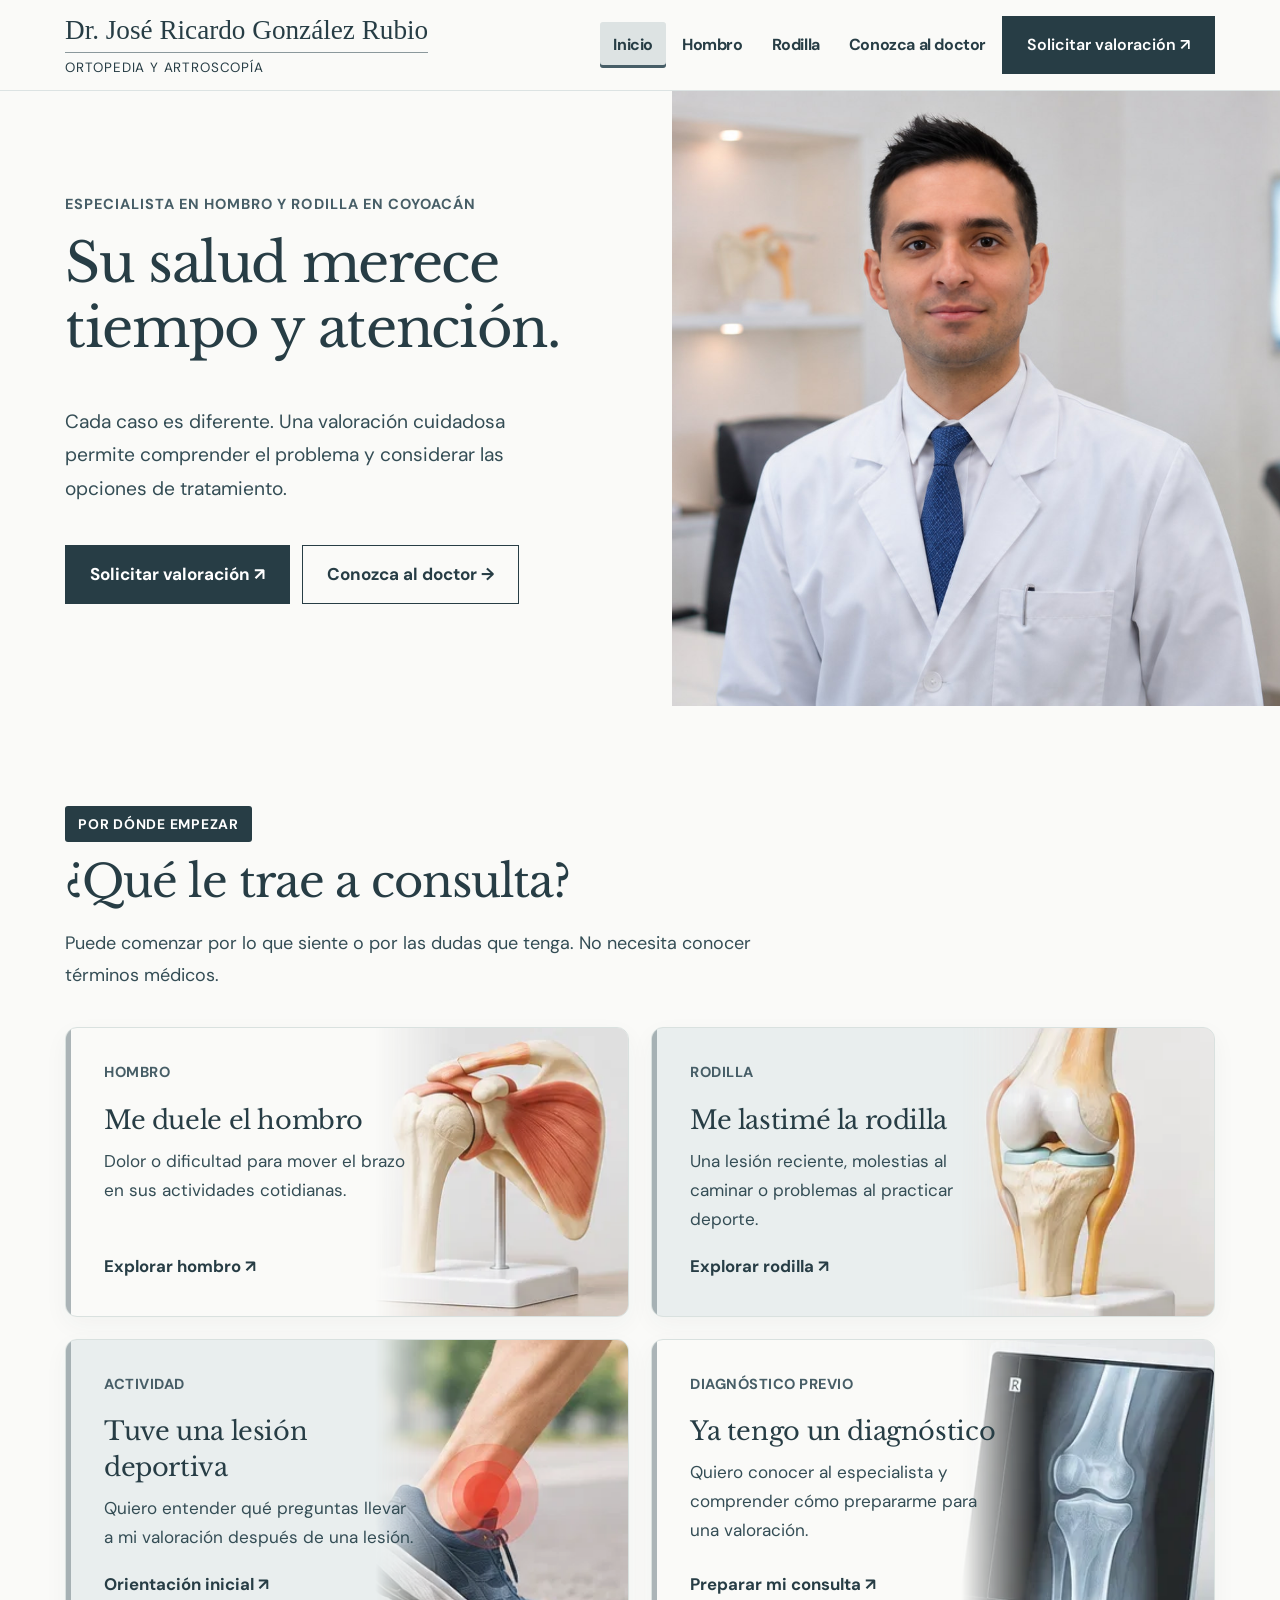
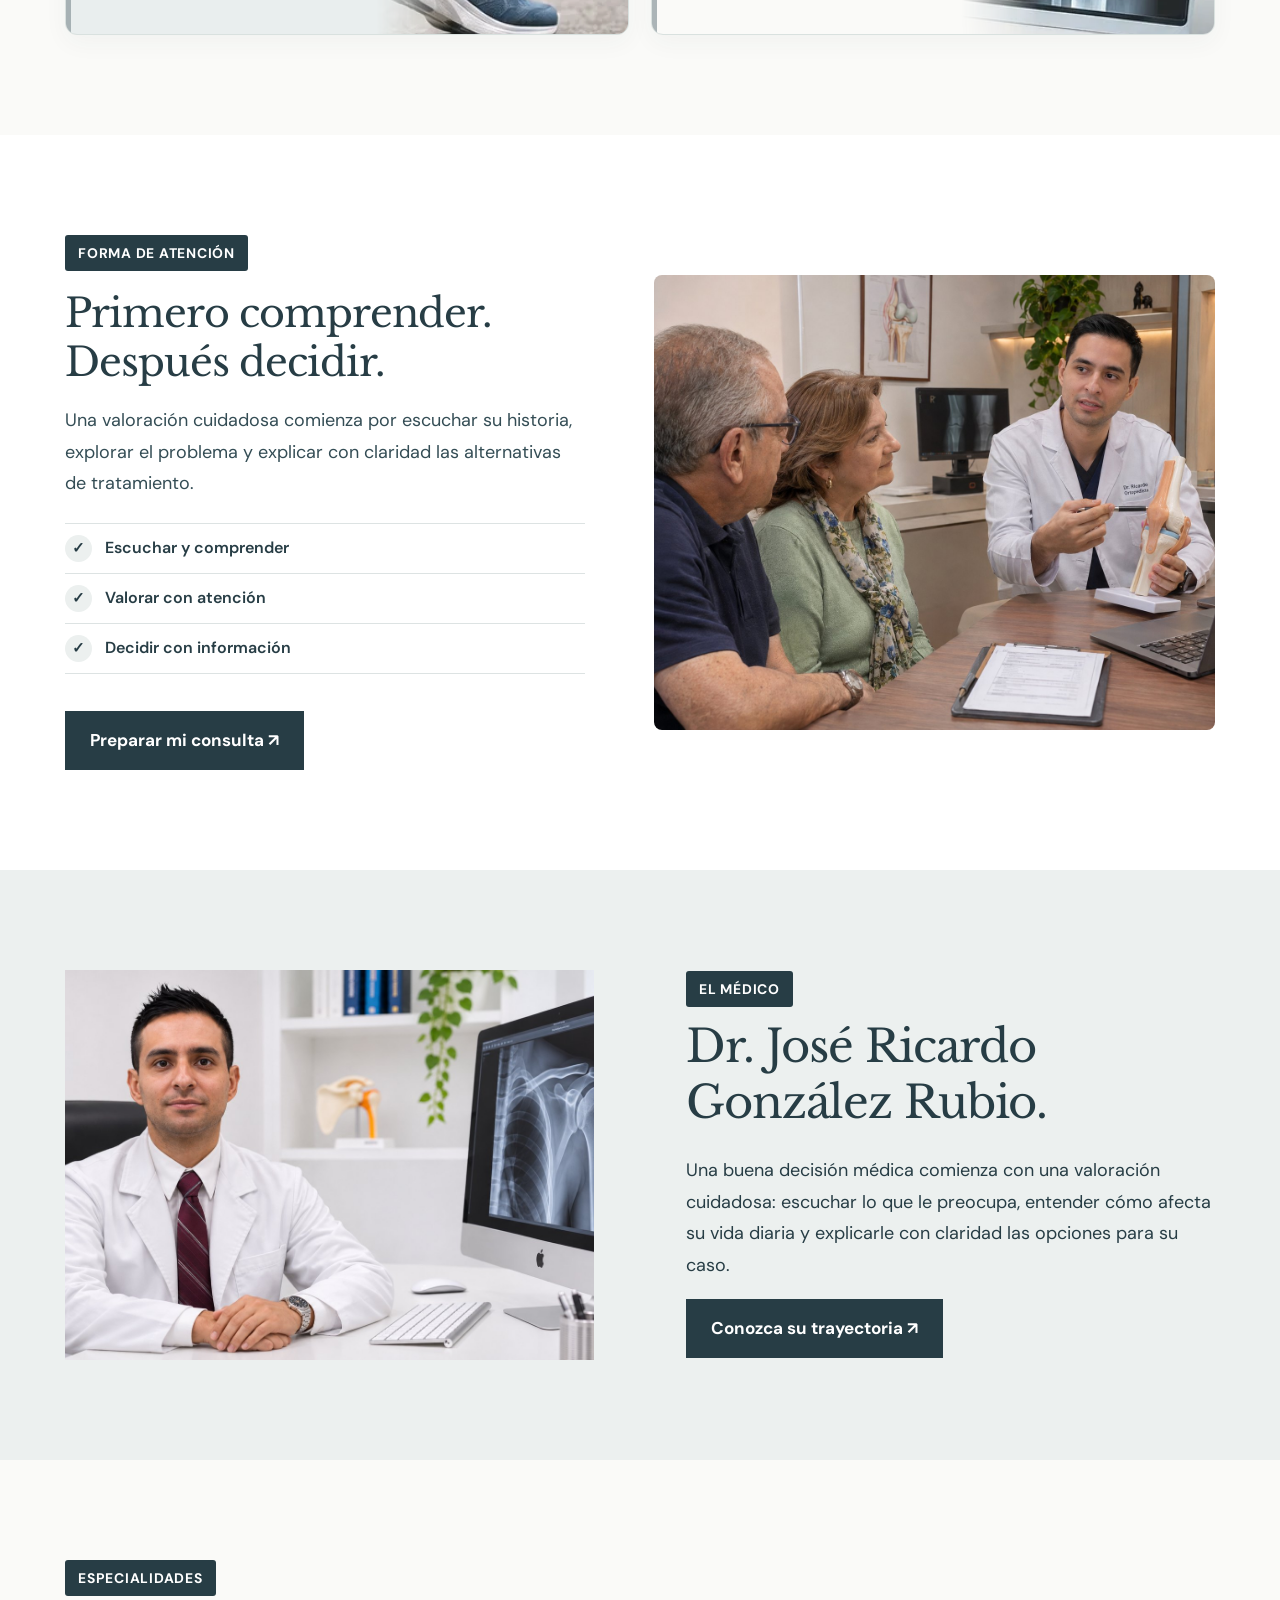
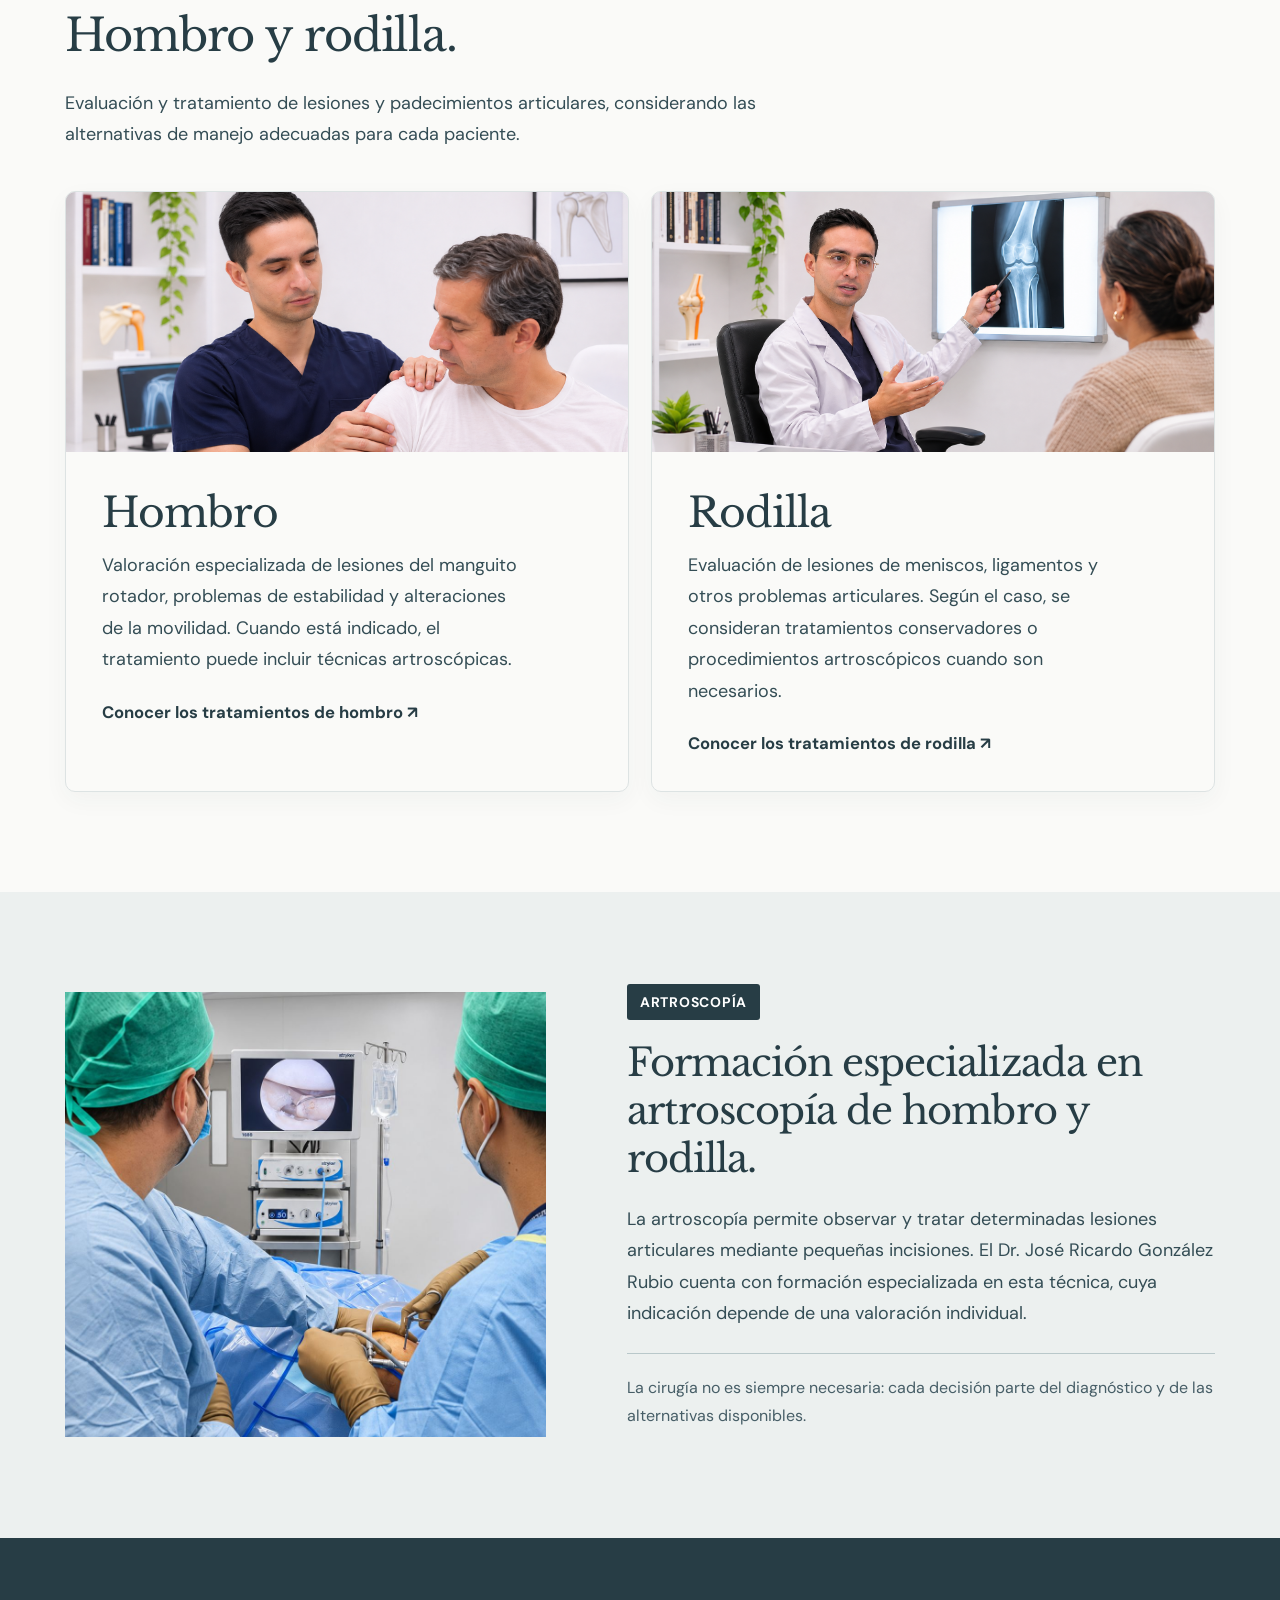
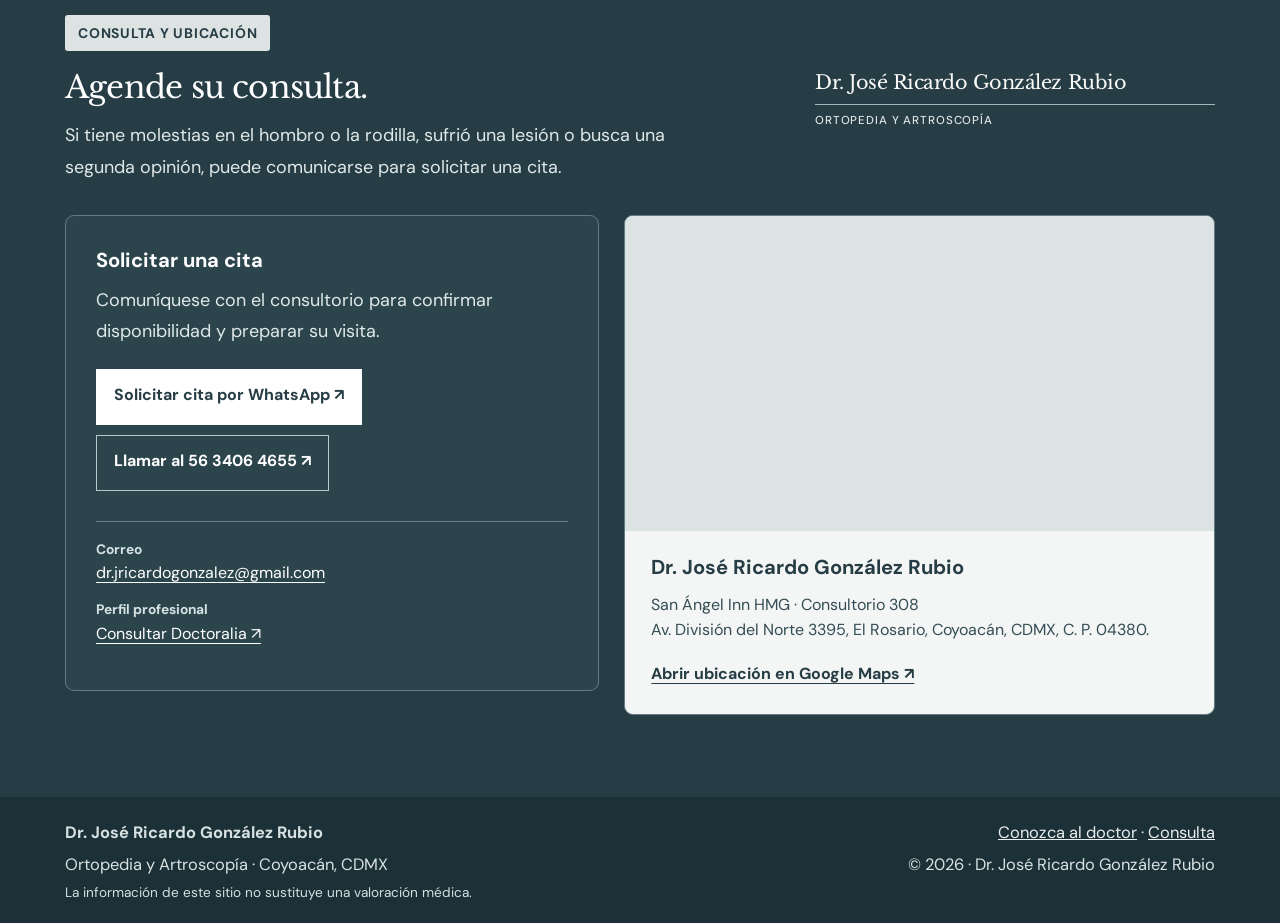
==== commit 5d6c6af2: "fix: point Google Maps card to Dr. Jose Ricardo Gonzalez Rubio verified business listing" ====
--- a/index.html
+++ b/index.html
@@ -4,4 +4,4 @@
 <section class="section" style="background:#ecf0ef"><div class="container split"><div class="portrait-small doctor-portrait"><img src="./ricardo-perfil.jpg" alt="Retrato del Dr. José Ricardo González Rubio en consultorio, junto a una radiografía de hombro" loading="lazy" width="1500" height="846"></div><div><div class="eyebrow section-tag">EL MÉDICO</div><h2>Dr. José Ricardo González Rubio.</h2><p>Una buena decisión médica comienza con una valoración cuidadosa: escuchar lo que le preocupa, entender cómo afecta su vida diaria y explicarle con claridad las opciones para su caso.</p><a href="dr-ricardo-gonzalez/" class="button">Conozca su trayectoria ↗</a></div></div></section>
 <section class="section"><div class="container"><div class="section-head"><div class="eyebrow section-tag">ESPECIALIDADES</div><h2>Hombro y rodilla.</h2><p>Evaluación y tratamiento de lesiones y padecimientos articulares, considerando las alternativas de manejo adecuadas para cada paciente.</p></div><div class="areas areas-photo"><a class="area area-photo" href="hombro/"><div class="area-photo-frame"><img src="./imagen-clinica-hombro.jpg" alt="Evaluación del hombro durante una consulta de ortopedia" loading="lazy" width="1400" height="790"></div><div class="area-photo-copy"><h2>Hombro</h2><p>Valoración especializada de lesiones del manguito rotador, problemas de estabilidad y alteraciones de la movilidad. Cuando está indicado, el tratamiento puede incluir técnicas artroscópicas.</p><span>Conocer los tratamientos de hombro ↗</span></div></a><a class="area area-photo" href="rodilla/"><div class="area-photo-frame"><img src="./imagen-clinica-rodilla.jpg" alt="Médico explicando una radiografía de rodilla durante una consulta" loading="lazy" width="1400" height="790"></div><div class="area-photo-copy"><h2>Rodilla</h2><p>Evaluación de lesiones de meniscos, ligamentos y otros problemas articulares. Según el caso, se consideran tratamientos conservadores o procedimientos artroscópicos cuando son necesarios.</p><span>Conocer los tratamientos de rodilla ↗</span></div></a></div></div></section>
 <section class="section arthroscopy-section" aria-labelledby="artroscopia-titulo"><div class="container arthroscopy-grid"><div class="arthroscopy-photo"><img src="./ricardo-artroscopia.jpg" alt="Procedimiento artroscópico en quirófano, con equipo médico y monitor de imagen intraarticular" loading="lazy" width="1055" height="1408"></div><div class="arthroscopy-copy"><div class="eyebrow section-tag">ARTROSCOPÍA</div><h2 id="artroscopia-titulo">Formación especializada en artroscopía de hombro y rodilla.</h2><p>La artroscopía permite observar y tratar determinadas lesiones articulares mediante pequeñas incisiones. El Dr. José Ricardo González Rubio cuenta con formación especializada en esta técnica, cuya indicación depende de una valoración individual.</p><p class="arthroscopy-note">La cirugía no es siempre necesaria: cada decisión parte del diagnóstico y de las alternativas disponibles.</p></div></div></section>
-<section class="band contact-feature" aria-labelledby="contact-feature-title"><div class="container"><div class="contact-feature-heading"><div class="contact-feature-intro"><div class="eyebrow section-tag">CONSULTA Y UBICACIÓN</div><h2 id="contact-feature-title">Agende su consulta.</h2><p>Si tiene molestias en el hombro o la rodilla, sufrió una lesión o busca una segunda opinión, puede comunicarse para solicitar una cita.</p></div><div class="contact-signature" aria-label="Dr. José Ricardo González Rubio, Ortopedia y Artroscopía"><div class="contact-signature-name">Dr. José Ricardo González Rubio</div><div class="contact-signature-specialty">ORTOPEDIA Y ARTROSCOPÍA</div></div></div><div class="contact-feature-grid"><div class="contact-feature-booking"><h3>Solicitar una cita</h3><p>Comuníquese con el consultorio para confirmar disponibilidad y preparar su visita.</p><div class="contact-feature-actions"><a class="button light" href="https://wa.me/525634064655" target="_blank" rel="noopener noreferrer">Solicitar cita por WhatsApp ↗</a><a class="button contact-feature-call" href="tel:+525634064655">Llamar al 56 3406 4655 ↗</a></div><div class="contact-feature-meta"><p><strong>Correo</strong><a href="mailto:dr.jricardogonzalez@gmail.com">dr.jricardogonzalez@gmail.com</a></p><p><strong>Perfil profesional</strong><a href="https://www.doctoralia.com.mx/perfil/jose-ricardo-gonzalez-rubio" target="_blank" rel="noopener noreferrer">Consultar Doctoralia ↗</a></p></div></div><div class="contact-feature-location"><div class="contact-map-frame"><iframe title="Mapa de ubicación del consultorio del Dr. José Ricardo González Rubio" src="https://maps.google.com/maps?q=Av.%20Divisi%C3%B3n%20del%20Norte%203395%2C%20El%20Rosario%2C%20Coyoac%C3%A1n%2C%20Ciudad%20de%20M%C3%A9xico&z=16&output=embed" loading="lazy" referrerpolicy="no-referrer-when-downgrade" allowfullscreen></iframe></div><div class="contact-map-details"><h3>San Ángel Inn HMG</h3><p>Av. División del Norte 3395, consultorio 308, colonia El Rosario, Coyoacán, Ciudad de México, C. P. 04380.</p><a href="https://www.google.com/maps/search/?api=1&query=San%20Angel%20Inn%20HMG%20Avenida%20Division%20del%20Norte%203395%20Consultorio%20308%20El%20Rosario%20Coyoacan%20Ciudad%20de%20Mexico" target="_blank" rel="noopener noreferrer">Abrir ubicación en Google Maps ↗</a></div></div></div></div></section></main><footer class="footer"><div class="container foot"><div><strong>Dr. José Ricardo González Rubio</strong><p>Ortopedia y Artroscopía · Coyoacán, CDMX</p><p class="fine" style="color:#bbced2">La información de este sitio no sustituye una valoración médica.</p></div><div><a href="./dr-ricardo-gonzalez/">Conozca al doctor</a> · <a href="./consulta/">Consulta</a><p>© 2026 · Dr. José Ricardo González Rubio</p></div></div></footer><script src="./script.js" defer></script></body></html>+<section class="band contact-feature" aria-labelledby="contact-feature-title"><div class="container"><div class="contact-feature-heading"><div class="contact-feature-intro"><div class="eyebrow section-tag">CONSULTA Y UBICACIÓN</div><h2 id="contact-feature-title">Agende su consulta.</h2><p>Si tiene molestias en el hombro o la rodilla, sufrió una lesión o busca una segunda opinión, puede comunicarse para solicitar una cita.</p></div><div class="contact-signature" aria-label="Dr. José Ricardo González Rubio, Ortopedia y Artroscopía"><div class="contact-signature-name">Dr. José Ricardo González Rubio</div><div class="contact-signature-specialty">ORTOPEDIA Y ARTROSCOPÍA</div></div></div><div class="contact-feature-grid"><div class="contact-feature-booking"><h3>Solicitar una cita</h3><p>Comuníquese con el consultorio para confirmar disponibilidad y preparar su visita.</p><div class="contact-feature-actions"><a class="button light" href="https://wa.me/525634064655" target="_blank" rel="noopener noreferrer">Solicitar cita por WhatsApp ↗</a><a class="button contact-feature-call" href="tel:+525634064655">Llamar al 56 3406 4655 ↗</a></div><div class="contact-feature-meta"><p><strong>Correo</strong><a href="mailto:dr.jricardogonzalez@gmail.com">dr.jricardogonzalez@gmail.com</a></p><p><strong>Perfil profesional</strong><a href="https://www.doctoralia.com.mx/perfil/jose-ricardo-gonzalez-rubio" target="_blank" rel="noopener noreferrer">Consultar Doctoralia ↗</a></p></div></div><div class="contact-feature-location"><div class="contact-map-frame"><iframe title="Mapa de ubicación del consultorio del Dr. José Ricardo González Rubio" src="https://maps.google.com/maps?q=Cirujano%20ortop%C3%A9dico%20en%20Coyoac%C3%A1n%20-%20Dr.%20Jos%C3%A9%20Ricardo%20Gonz%C3%A1lez%20Rubio%2C%20Av.%20Divisi%C3%B3n%20del%20Nte.%203395%20Consultorio%20308%2C%20El%20Rosario%2C%20Coyoac%C3%A1n%2C%20CDMX&z=16&output=embed" loading="lazy" referrerpolicy="no-referrer-when-downgrade" allowfullscreen></iframe></div><div class="contact-map-details"><h3>Dr. José Ricardo González Rubio</h3><p>San Ángel Inn HMG · Consultorio 308<br>Av. División del Norte 3395, El Rosario, Coyoacán, CDMX, C. P. 04380.</p><a href="https://www.google.com/maps/search/?api=1&query=Cirujano%20ortop%C3%A9dico%20en%20Coyoac%C3%A1n%20-%20Dr.%20Jos%C3%A9%20Ricardo%20Gonz%C3%A1lez%20Rubio%2C%20Av.%20Divisi%C3%B3n%20del%20Nte.%203395%20Consultorio%20308%2C%20El%20Rosario%2C%20Coyoac%C3%A1n%2C%20CDMX&query_place_id=ChIJbWG1gggBzoURXZFneqP6iYk" target="_blank" rel="noopener noreferrer">Abrir ubicación en Google Maps ↗</a></div></div></div></div></section></main><footer class="footer"><div class="container foot"><div><strong>Dr. José Ricardo González Rubio</strong><p>Ortopedia y Artroscopía · Coyoacán, CDMX</p><p class="fine" style="color:#bbced2">La información de este sitio no sustituye una valoración médica.</p></div><div><a href="./dr-ricardo-gonzalez/">Conozca al doctor</a> · <a href="./consulta/">Consulta</a><p>© 2026 · Dr. José Ricardo González Rubio</p></div></div></footer><script src="./script.js" defer></script></body></html>
--- a/styles.css
+++ b/styles.css
@@ -280,3 +280,19 @@
 .contact-signature-name{font-family:'Libre Baskerville',Georgia,serif;font-size:clamp(1.18rem,1.7vw,1.62rem);line-height:1.38;letter-spacing:-.025em;font-weight:400;border-bottom:1px solid #A7B8BC;padding-bottom:8px}
 .contact-signature-specialty{font-family:'DM Sans',Arial,sans-serif;font-size:.72rem;font-weight:500;letter-spacing:.075em;line-height:1.5;color:#DDE3E3;padding-top:7px}
 @media(max-width:680px){.contact-signature{max-width:100%;margin-bottom:23px}.contact-signature-name{font-size:clamp(1.06rem,4.7vw,1.4rem)}}
+
+/* Firma en el espacio libre superior: evita aumentar la altura de la tarjeta y del mapa. */
+.contact-feature-heading{display:grid;grid-template-columns:minmax(0,1.4fr) minmax(0,1fr);gap:32px;align-items:center;text-align:left}
+.contact-feature-intro{min-width:0}
+.contact-feature-heading .contact-signature{margin:0 0 0 auto;max-width:400px;width:100%}
+.contact-feature-heading .contact-signature-name{font-size:clamp(1.15rem,1.5vw,1.45rem)}
+.contact-feature-heading h2{max-width:none}
+.contact-feature-grid{align-items:start}
+.contact-feature-location{align-self:stretch}
+.contact-map-frame{height:315px}
+@media(max-width:760px){
+ .contact-feature-heading{grid-template-columns:1fr;gap:24px}
+ .contact-feature-heading .contact-signature{margin:0;max-width:400px}
+ .contact-feature-grid{align-items:stretch}
+ .contact-map-frame{height:265px}
+}
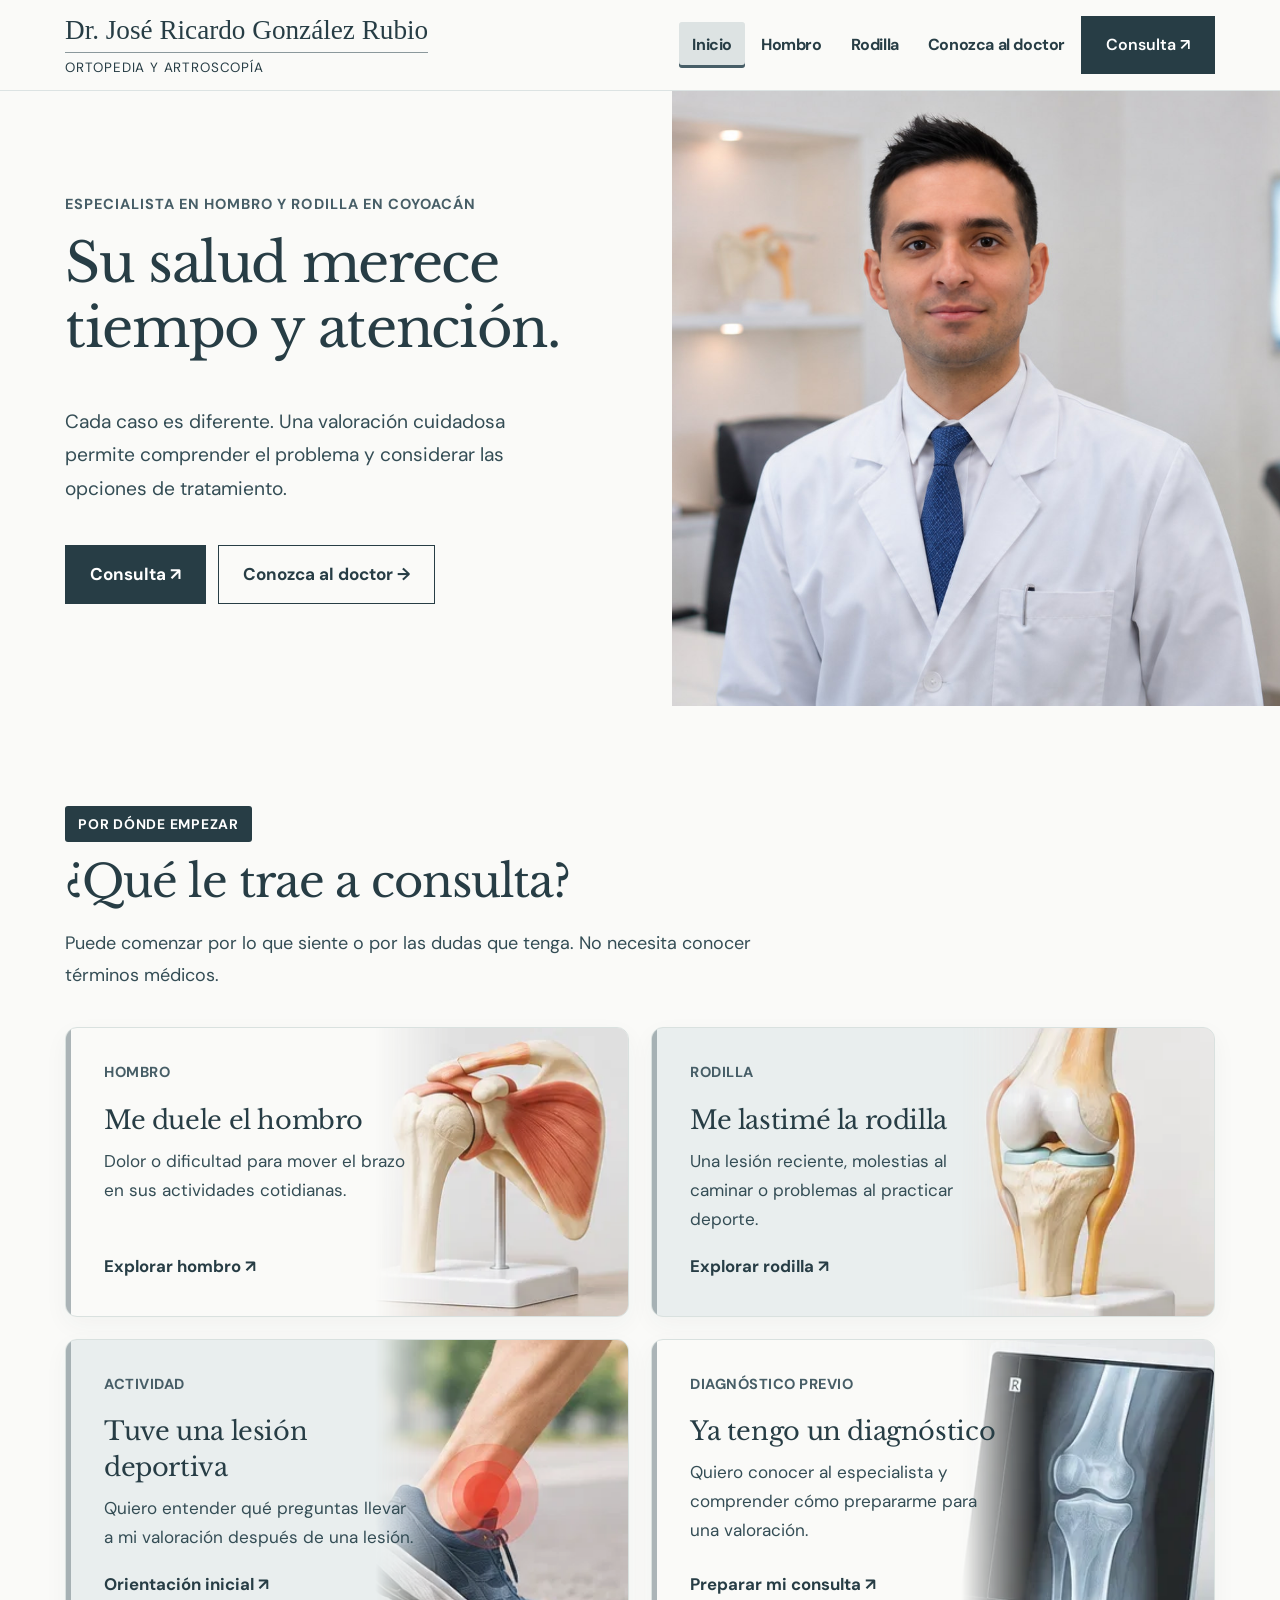
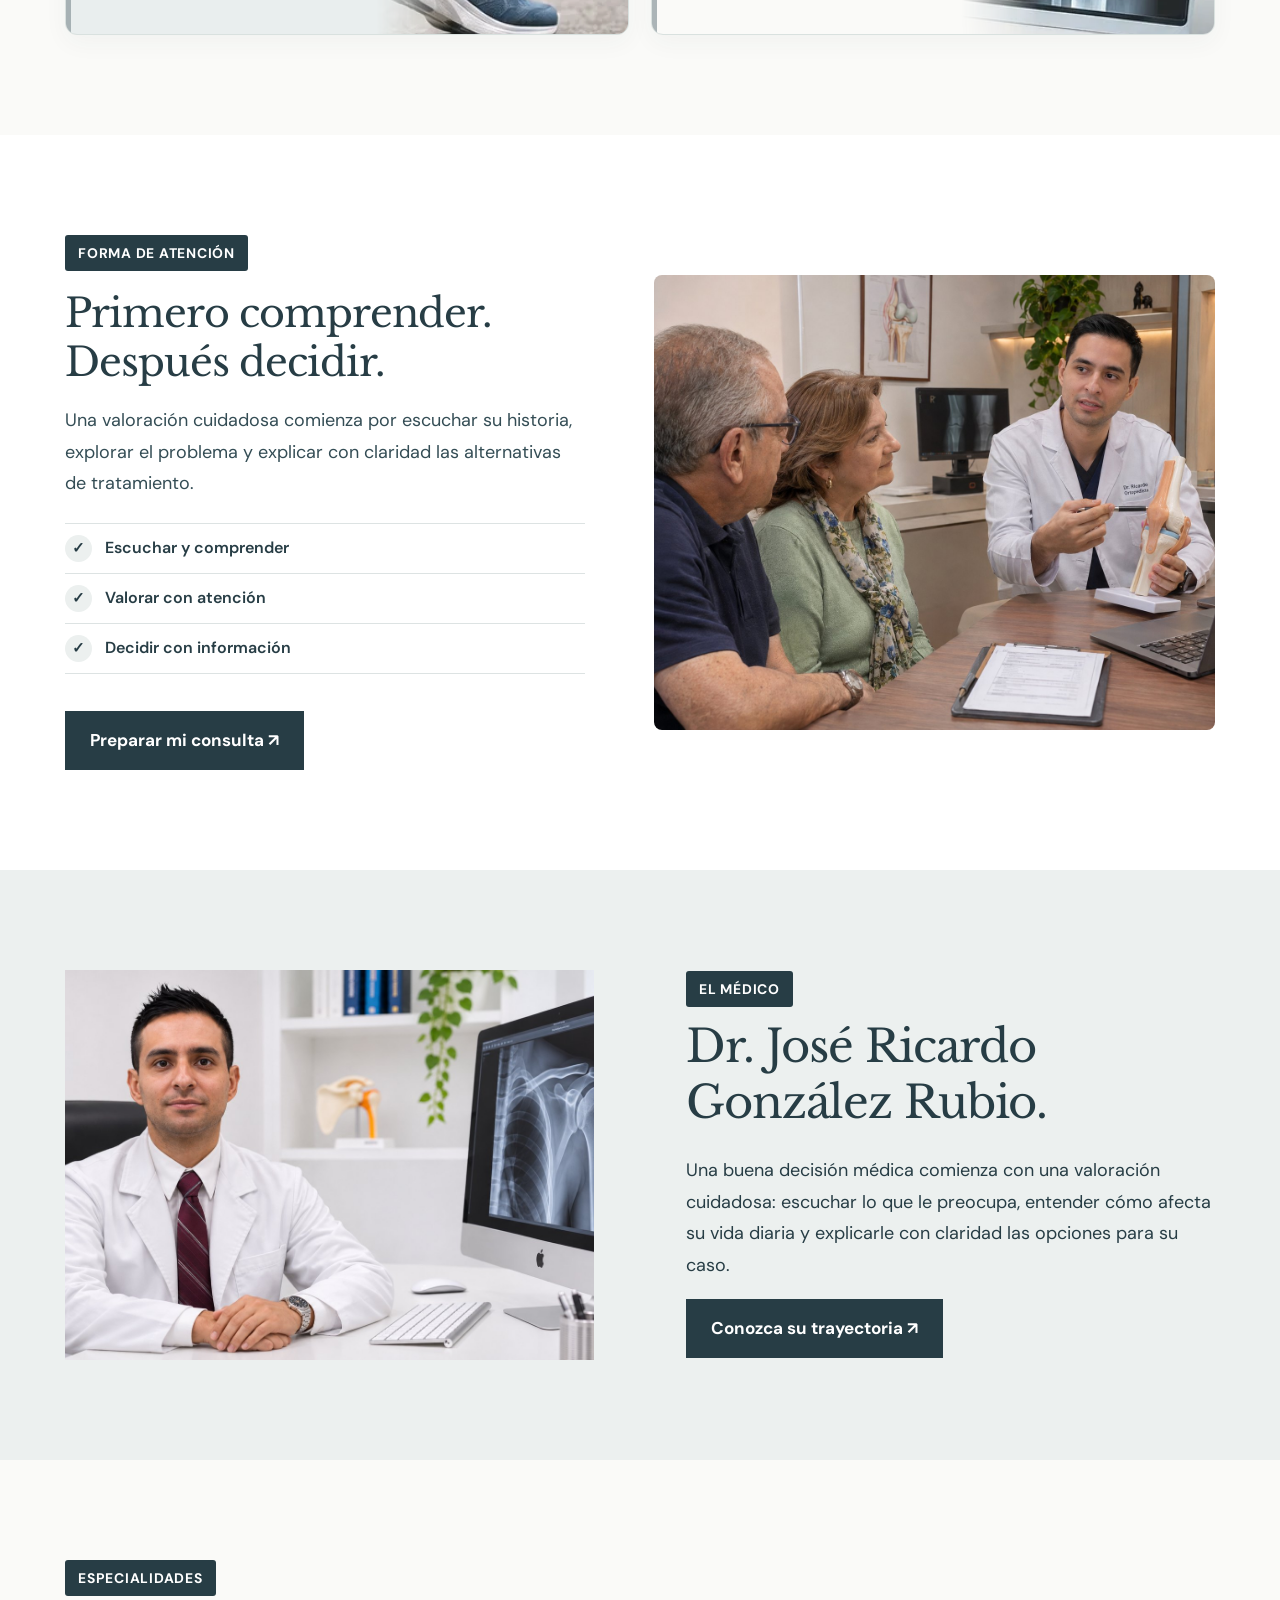
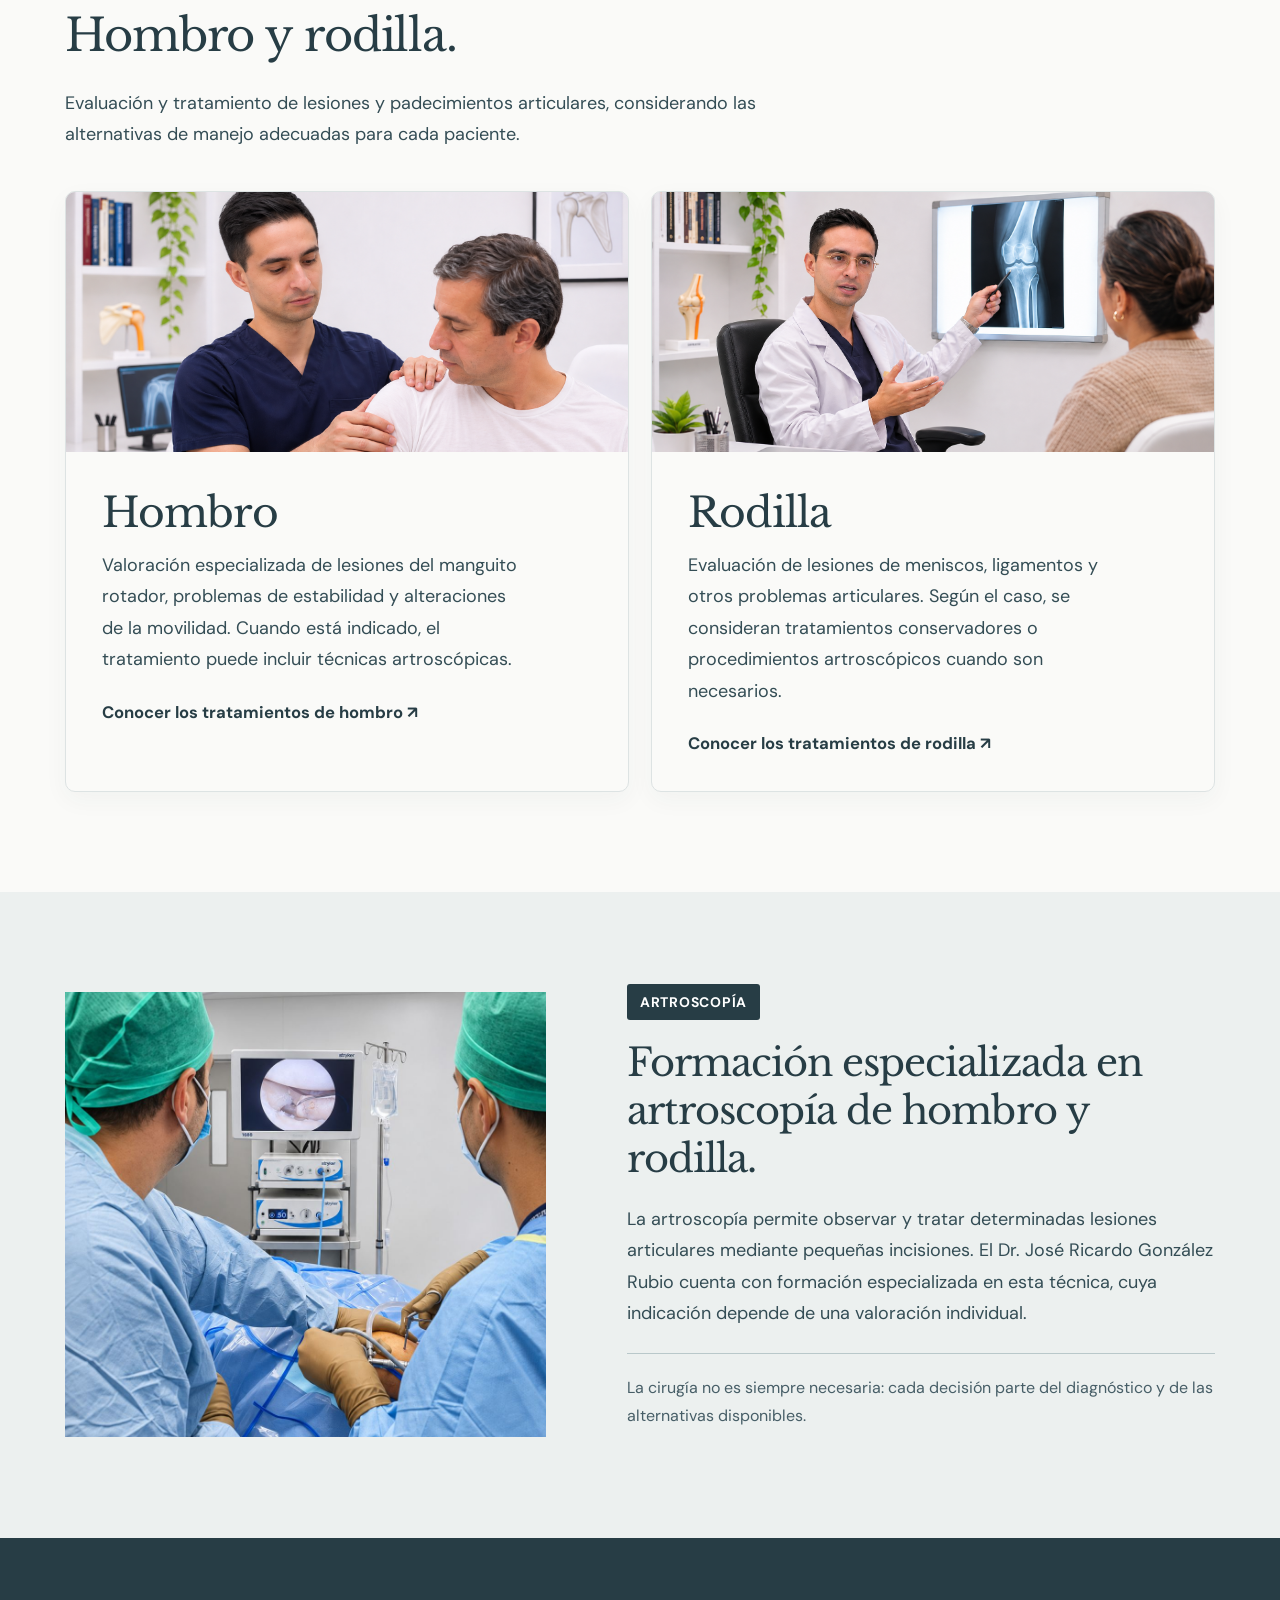
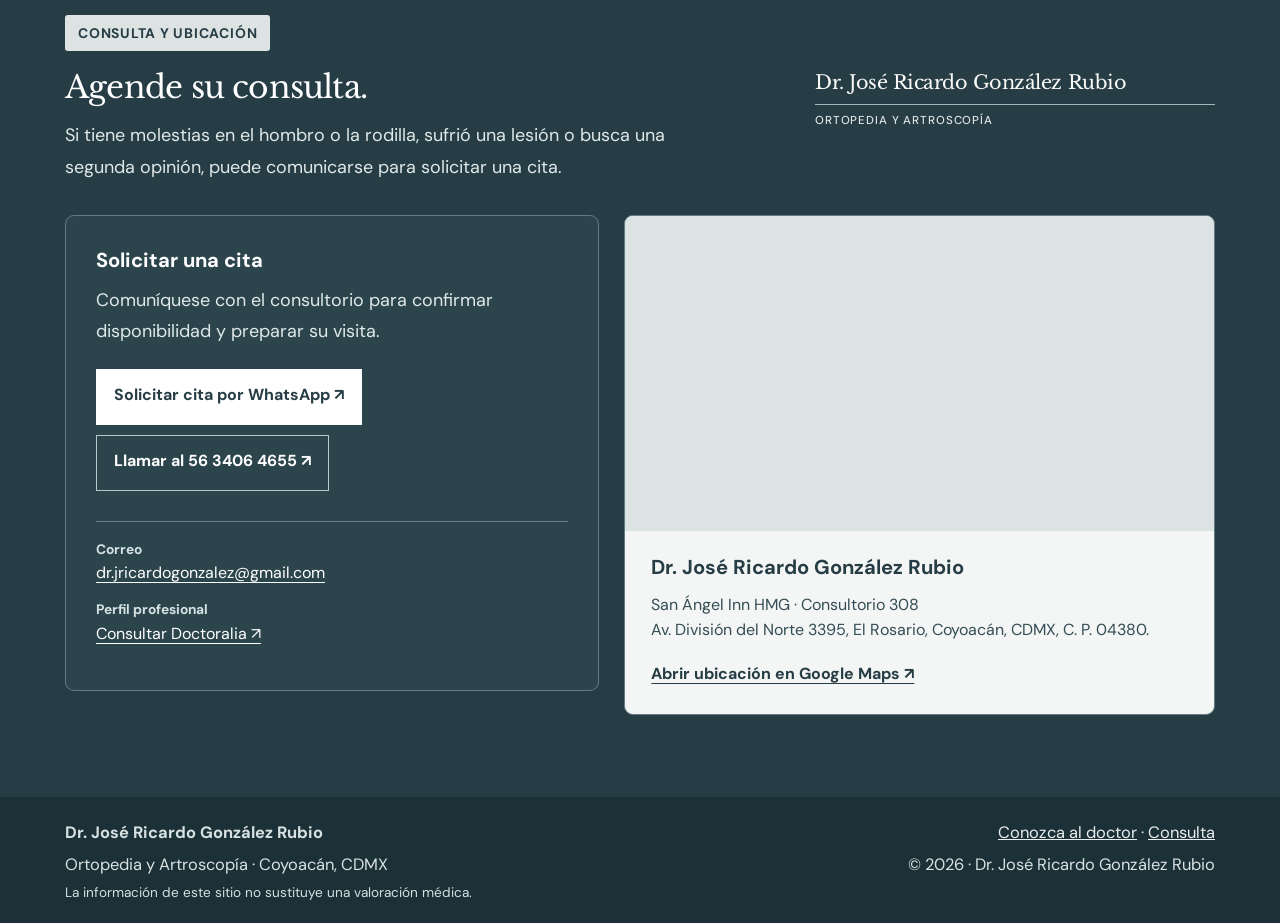
==== commit b04f927c: "copy: rename appointment navigation and homepage CTA to Consulta" ====
--- a/index.html
+++ b/index.html
@@ -1,4 +1,4 @@
-<!doctype html><html lang="es-MX"><head><meta charset="utf-8"><meta name="viewport" content="width=device-width, initial-scale=1"><meta name="robots" content="noindex,nofollow"><meta name="theme-color" content="#273D45"><meta name="description" content="Información sobre ortopedia, hombro y rodilla del Dr. Ricardo González Rubio en Coyoacán."><title>Inicio | Dr. Ricardo González Rubio</title><link rel="stylesheet" href="./styles.css"></head><body><a class="skip" href="#main">Saltar al contenido</a><header class="header"><div class="container header-inner"><a class="brand" href="./" aria-label="Inicio"><strong>Dr. José Ricardo González Rubio</strong><span>Ortopedia y Artroscopía</span></a><button class="menu" aria-controls="menu" aria-label="Abrir menú" aria-expanded="false">☰</button><nav id="menu" class="nav" aria-label="Principal"><a href="./" aria-current="page">Inicio</a><a href="./hombro/" >Hombro</a><a href="./rodilla/" >Rodilla</a><a href="./dr-ricardo-gonzalez/" >Conozca al doctor</a><a class="cta" href="./consulta/">Solicitar valoración ↗</a></nav></div></header><main id="main"><section class="hero"><div class="hero-copy"><div class="eyebrow">Especialista en hombro y rodilla en Coyoacán</div><h1>Su salud merece tiempo y atención.</h1><p>Cada caso es diferente. Una valoración cuidadosa permite comprender el problema y considerar las opciones de tratamiento.</p><div class="buttons"><a href="consulta/" class="button">Solicitar valoración ↗</a><a href="dr-ricardo-gonzalez/" class="button alt">Conozca al doctor →</a></div></div><div class="portrait portrait-photo"><img src="./ricardo-portada.jpg" alt="Médico en consultorio, con bata blanca" width="1672" height="941" decoding="async" fetchpriority="high"></div></section>
+<!doctype html><html lang="es-MX"><head><meta charset="utf-8"><meta name="viewport" content="width=device-width, initial-scale=1"><meta name="robots" content="noindex,nofollow"><meta name="theme-color" content="#273D45"><meta name="description" content="Información sobre ortopedia, hombro y rodilla del Dr. Ricardo González Rubio en Coyoacán."><title>Inicio | Dr. Ricardo González Rubio</title><link rel="stylesheet" href="./styles.css"></head><body><a class="skip" href="#main">Saltar al contenido</a><header class="header"><div class="container header-inner"><a class="brand" href="./" aria-label="Inicio"><strong>Dr. José Ricardo González Rubio</strong><span>Ortopedia y Artroscopía</span></a><button class="menu" aria-controls="menu" aria-label="Abrir menú" aria-expanded="false">☰</button><nav id="menu" class="nav" aria-label="Principal"><a href="./" aria-current="page">Inicio</a><a href="./hombro/" >Hombro</a><a href="./rodilla/" >Rodilla</a><a href="./dr-ricardo-gonzalez/" >Conozca al doctor</a><a class="cta" href="./consulta/">Consulta ↗</a></nav></div></header><main id="main"><section class="hero"><div class="hero-copy"><div class="eyebrow">Especialista en hombro y rodilla en Coyoacán</div><h1>Su salud merece tiempo y atención.</h1><p>Cada caso es diferente. Una valoración cuidadosa permite comprender el problema y considerar las opciones de tratamiento.</p><div class="buttons"><a href="consulta/" class="button">Consulta ↗</a><a href="dr-ricardo-gonzalez/" class="button alt">Conozca al doctor →</a></div></div><div class="portrait portrait-photo"><img src="./ricardo-portada.jpg" alt="Médico en consultorio, con bata blanca" width="1672" height="941" decoding="async" fetchpriority="high"></div></section>
 <section class="section patient-pathways"><div class="container"><div class="section-head"><div class="eyebrow section-tag">POR DÓNDE EMPEZAR</div><h2>¿Qué le trae a consulta?</h2><p>Puede comenzar por lo que siente o por las dudas que tenga. No necesita conocer términos médicos.</p></div><div class="cards cards-four"><a class="card" href="hombro/"><div class="eyebrow">HOMBRO</div><h3>Me duele el hombro</h3><p>Dolor o dificultad para mover el brazo en sus actividades cotidianas.</p><span class="link">Explorar hombro ↗</span></a><a class="card" href="rodilla/"><div class="eyebrow">RODILLA</div><h3>Me lastimé la rodilla</h3><p>Una lesión reciente, molestias al caminar o problemas al practicar deporte.</p><span class="link">Explorar rodilla ↗</span></a><a class="card" href="rodilla/"><div class="eyebrow">ACTIVIDAD</div><h3>Tuve una lesión deportiva</h3><p>Quiero entender qué preguntas llevar a mi valoración después de una lesión.</p><span class="link">Orientación inicial ↗</span></a><a class="card" href="consulta/"><div class="eyebrow">DIAGNÓSTICO PREVIO</div><h3>Ya tengo un diagnóstico</h3><p>Quiero conocer al especialista y comprender cómo prepararme para una valoración.</p><span class="link">Preparar mi consulta ↗</span></a></div></div></section>
 <section class="section approach-section"><div class="container approach-layout"><div class="approach-content"><div class="eyebrow section-tag">FORMA DE ATENCIÓN</div><h2>Primero comprender. Después decidir.</h2><p>Una valoración cuidadosa comienza por escuchar su historia, explorar el problema y explicar con claridad las alternativas de tratamiento.</p><div class="approach-highlights" aria-label="Principios de atención"><div class="approach-highlight"><span aria-hidden="true">✓</span><strong>Escuchar y comprender</strong></div><div class="approach-highlight"><span aria-hidden="true">✓</span><strong>Valorar con atención</strong></div><div class="approach-highlight"><span aria-hidden="true">✓</span><strong>Decidir con información</strong></div></div><a href="consulta/" class="button">Preparar mi consulta ↗</a></div><div class="approach-photo"><img src="./ricardo-forma-atencion.jpg" alt="Médico explicando un modelo de rodilla durante la consulta a dos pacientes adultos mayores" loading="lazy" width="1448" height="1086"></div></div></section>
 <section class="section" style="background:#ecf0ef"><div class="container split"><div class="portrait-small doctor-portrait"><img src="./ricardo-perfil.jpg" alt="Retrato del Dr. José Ricardo González Rubio en consultorio, junto a una radiografía de hombro" loading="lazy" width="1500" height="846"></div><div><div class="eyebrow section-tag">EL MÉDICO</div><h2>Dr. José Ricardo González Rubio.</h2><p>Una buena decisión médica comienza con una valoración cuidadosa: escuchar lo que le preocupa, entender cómo afecta su vida diaria y explicarle con claridad las opciones para su caso.</p><a href="dr-ricardo-gonzalez/" class="button">Conozca su trayectoria ↗</a></div></div></section>
--- a/styles.css
+++ b/styles.css
@@ -296,3 +296,31 @@
  .contact-feature-grid{align-items:stretch}
  .contact-map-frame{height:265px}
 }
+
+/* Perfil profesional: fotografia editorial, credenciales pendientes de CV. */
+.doctor-page-hero{padding:65px 0;background:#e8eeee}
+.doctor-page-hero h1{font-size:clamp(2.3rem,3.8vw,3.65rem);margin:13px 0 15px}
+.doctor-page-hero p{max-width:820px;margin:0}
+.doctor-profile{background:#FAFAF8;padding:80px 0}
+.doctor-profile-grid{display:grid;grid-template-columns:minmax(0,1.08fr) minmax(0,.92fr);gap:7%;align-items:center}
+.doctor-profile-photo{background:#dde3e3;overflow:hidden;border-radius:8px;aspect-ratio:1.36}
+.doctor-profile-photo img{display:block;width:100%;height:100%;object-fit:cover;object-position:55% center}
+.doctor-profile-copy h2{font-size:clamp(2rem,3vw,2.75rem);margin:18px 0}
+.doctor-profile-copy p{color:#344d55;max-width:52ch}
+.doctor-credentials{background:#ecf0ef;padding:78px 0}
+.doctor-credentials .section-head{margin-bottom:25px}
+.doctor-cv-note{max-width:760px;background:#FAFAF8;border:1px solid #c3d0d0;border-left:4px solid #475E67;border-radius:6px;padding:25px 29px}
+.doctor-cv-note strong{display:block;font-size:1.18rem}
+.doctor-cv-note p{color:#475E67;margin:9px 0 0}
+@media(max-width:680px){.doctor-page-hero{padding:55px 0}.doctor-profile{padding:65px 0}.doctor-profile-grid{grid-template-columns:1fr;gap:30px}.doctor-profile-photo{aspect-ratio:1.4}.doctor-credentials{padding:65px 0}.doctor-cv-note{padding:22px}}
+
+/* Aviso editorial de revisión clínica, exclusivo de páginas Hombro y Rodilla. */
+.clinical-review-hero{padding:62px 0;background:#E8EEEE}
+.clinical-review-hero h1{margin:12px 0 14px}
+.clinical-review-hero p{margin:0;color:#344D55}
+.clinical-review-section{background:#FAFAF8;padding:76px 0 100px}
+.clinical-review-panel{background:#ECF0EF;border:1px solid #CAD5D6;border-radius:9px;padding:clamp(30px,5vw,62px);max-width:990px}
+.clinical-review-panel h2{max-width:17ch;font-size:clamp(2.15rem,4.2vw,3.8rem);margin:24px 0}
+.clinical-review-panel p{max-width:62ch;color:#344D55;margin:0 0 28px}
+.clinical-review-closing{border-top:1px solid #BCCACB;padding-top:19px;color:#475E67;font-weight:600}
+@media(max-width:680px){.clinical-review-hero{padding:55px 0}.clinical-review-section{padding:56px 0 72px}.clinical-review-panel h2{font-size:clamp(2rem,8vw,2.8rem)}}
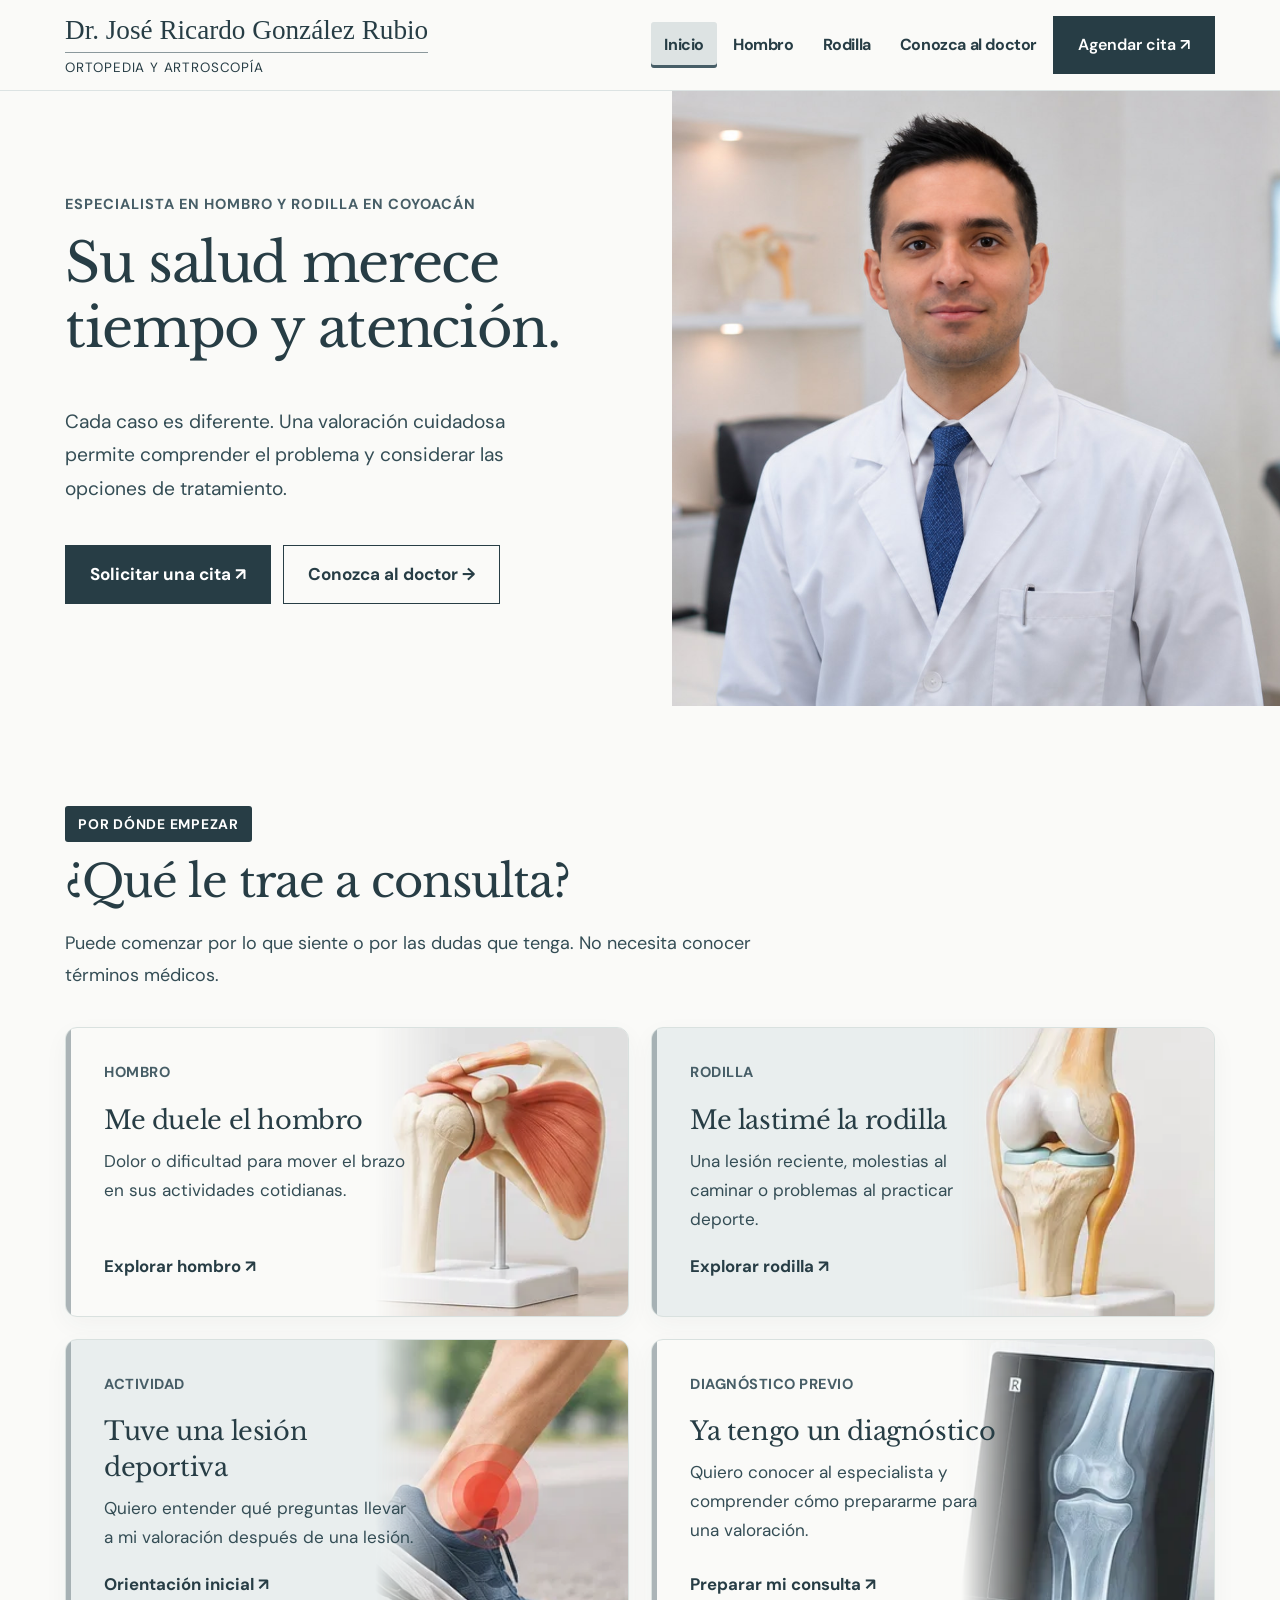
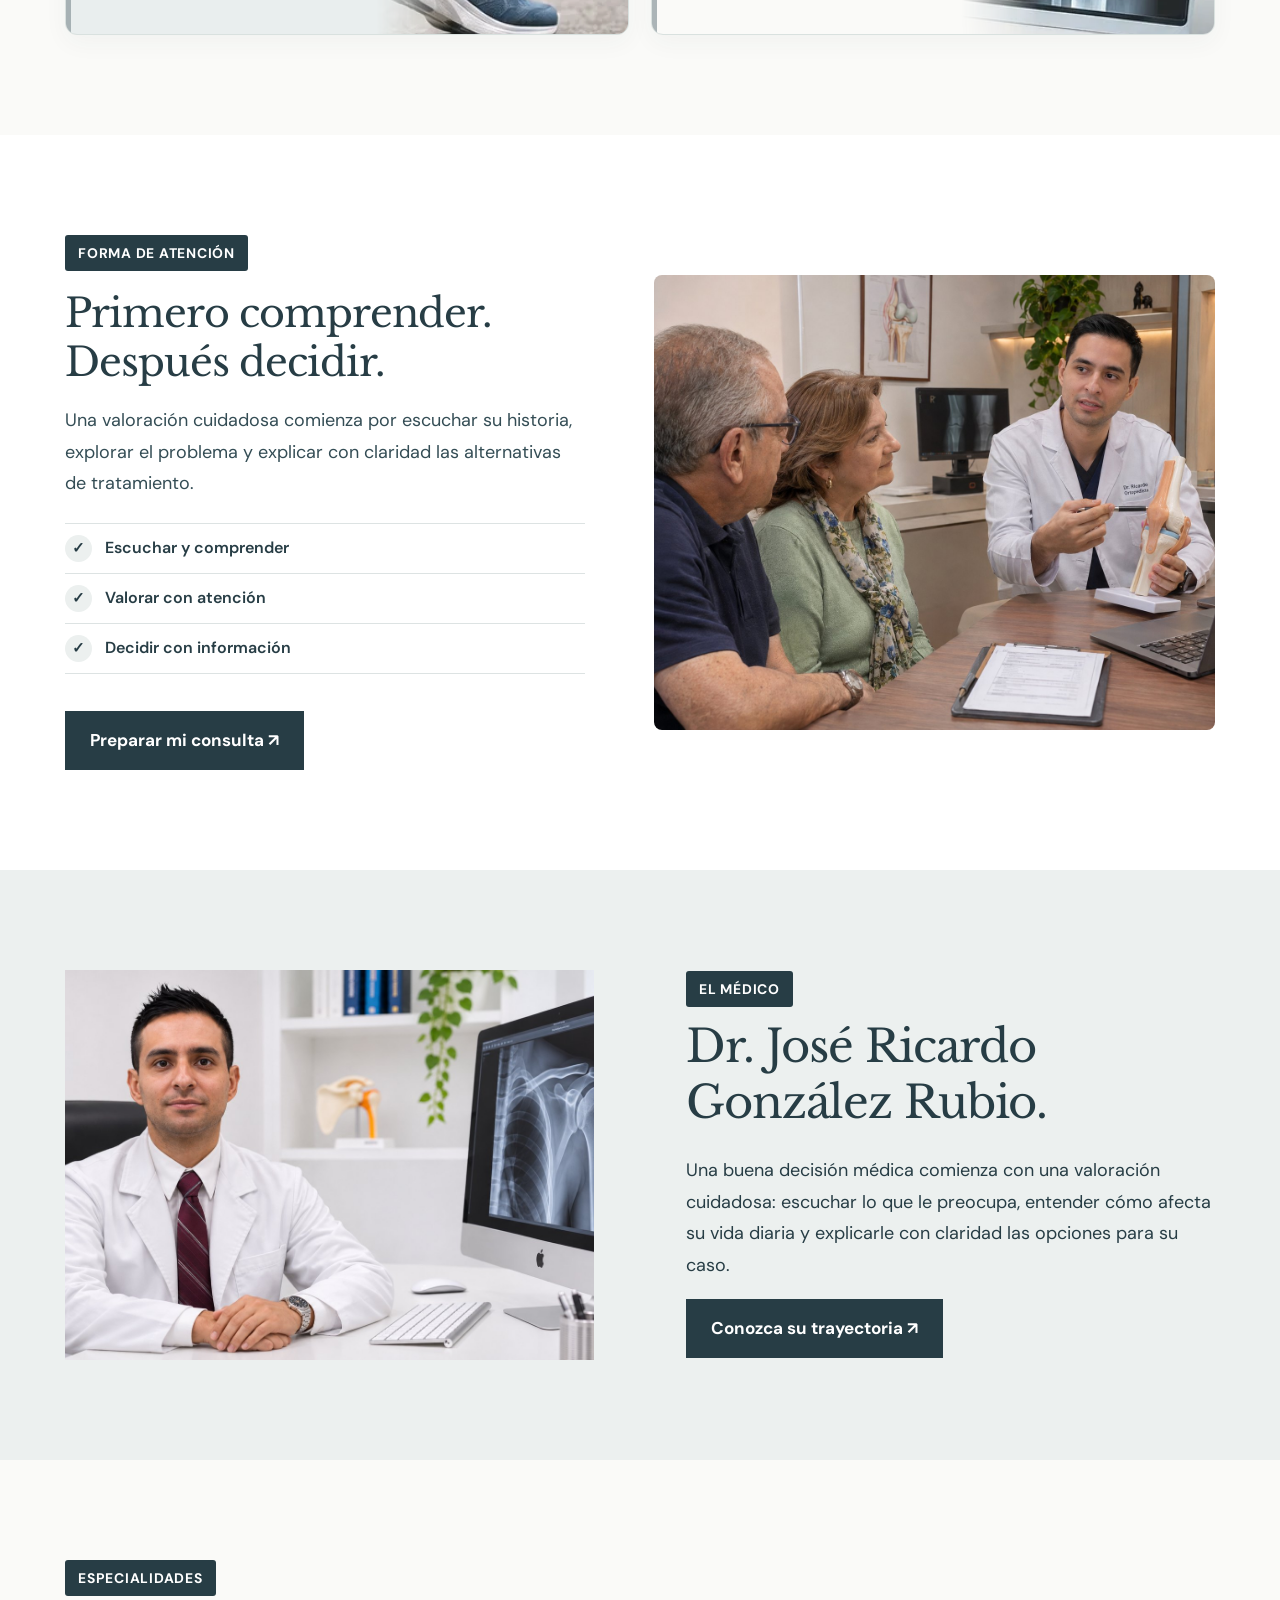
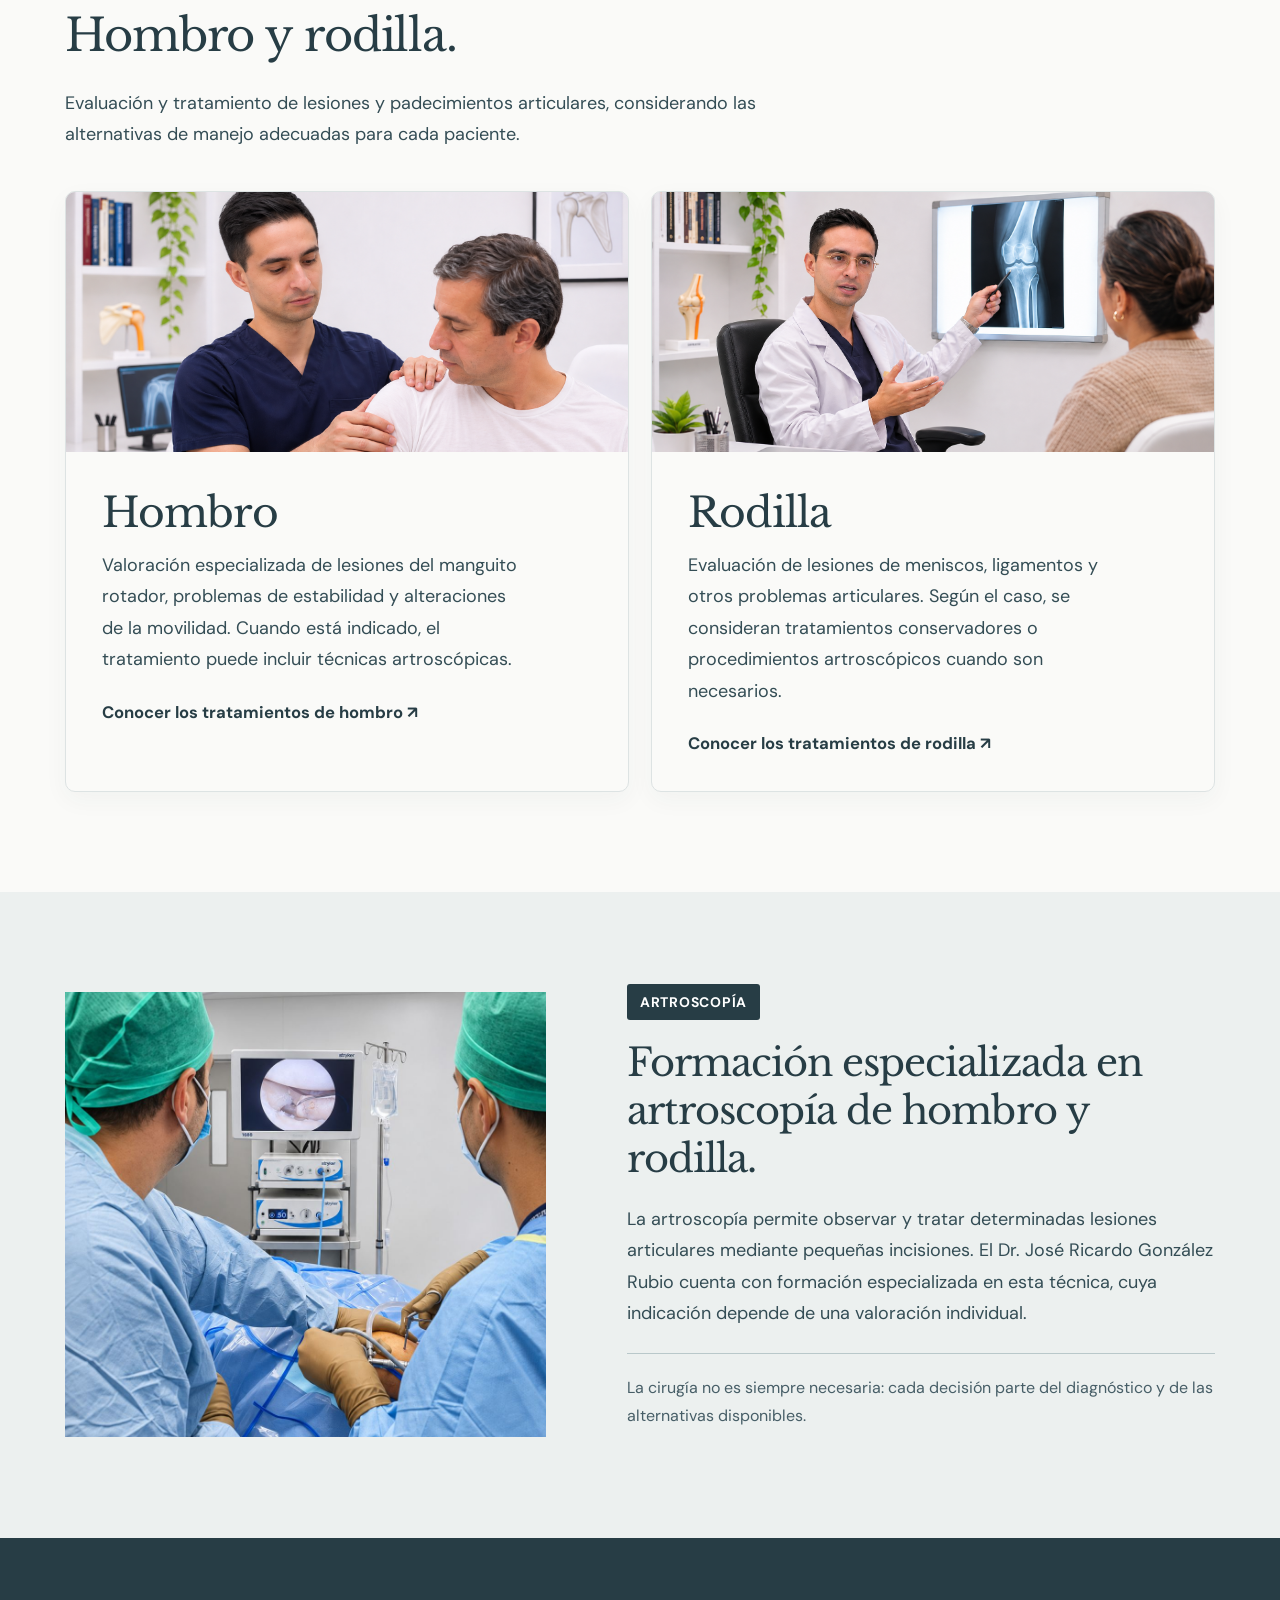
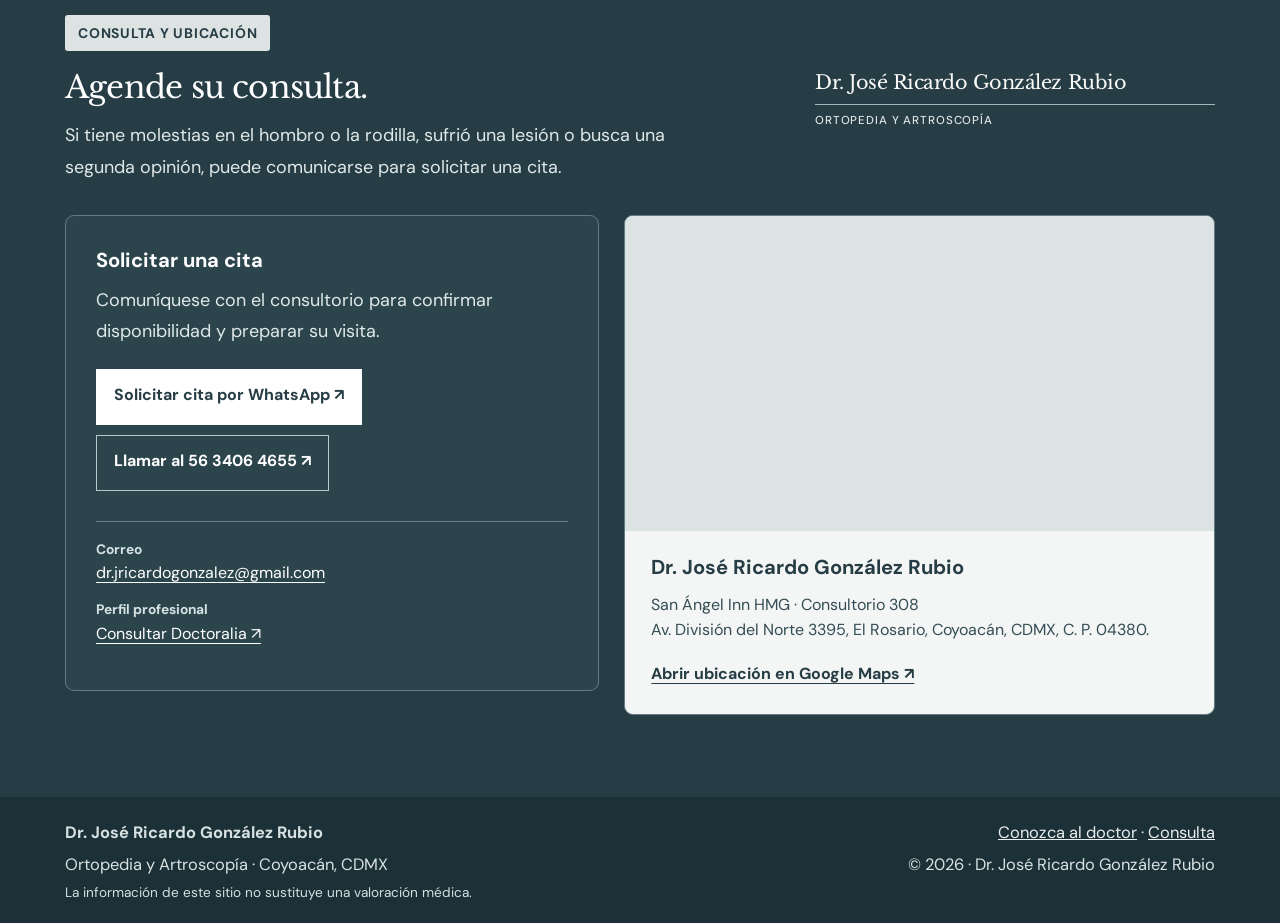
==== commit 522ae8f5: "copy: clarify appointment calls to action" ====
--- a/index.html
+++ b/index.html
@@ -1,4 +1,4 @@
-<!doctype html><html lang="es-MX"><head><meta charset="utf-8"><meta name="viewport" content="width=device-width, initial-scale=1"><meta name="robots" content="noindex,nofollow"><meta name="theme-color" content="#273D45"><meta name="description" content="Información sobre ortopedia, hombro y rodilla del Dr. Ricardo González Rubio en Coyoacán."><title>Inicio | Dr. Ricardo González Rubio</title><link rel="stylesheet" href="./styles.css"></head><body><a class="skip" href="#main">Saltar al contenido</a><header class="header"><div class="container header-inner"><a class="brand" href="./" aria-label="Inicio"><strong>Dr. José Ricardo González Rubio</strong><span>Ortopedia y Artroscopía</span></a><button class="menu" aria-controls="menu" aria-label="Abrir menú" aria-expanded="false">☰</button><nav id="menu" class="nav" aria-label="Principal"><a href="./" aria-current="page">Inicio</a><a href="./hombro/" >Hombro</a><a href="./rodilla/" >Rodilla</a><a href="./dr-ricardo-gonzalez/" >Conozca al doctor</a><a class="cta" href="./consulta/">Consulta ↗</a></nav></div></header><main id="main"><section class="hero"><div class="hero-copy"><div class="eyebrow">Especialista en hombro y rodilla en Coyoacán</div><h1>Su salud merece tiempo y atención.</h1><p>Cada caso es diferente. Una valoración cuidadosa permite comprender el problema y considerar las opciones de tratamiento.</p><div class="buttons"><a href="consulta/" class="button">Consulta ↗</a><a href="dr-ricardo-gonzalez/" class="button alt">Conozca al doctor →</a></div></div><div class="portrait portrait-photo"><img src="./ricardo-portada.jpg" alt="Médico en consultorio, con bata blanca" width="1672" height="941" decoding="async" fetchpriority="high"></div></section>
+<!doctype html><html lang="es-MX"><head><meta charset="utf-8"><meta name="viewport" content="width=device-width, initial-scale=1"><meta name="robots" content="noindex,nofollow"><meta name="theme-color" content="#273D45"><meta name="description" content="Información sobre ortopedia, hombro y rodilla del Dr. Ricardo González Rubio en Coyoacán."><title>Inicio | Dr. Ricardo González Rubio</title><link rel="stylesheet" href="./styles.css"></head><body><a class="skip" href="#main">Saltar al contenido</a><header class="header"><div class="container header-inner"><a class="brand" href="./" aria-label="Inicio"><strong>Dr. José Ricardo González Rubio</strong><span>Ortopedia y Artroscopía</span></a><button class="menu" aria-controls="menu" aria-label="Abrir menú" aria-expanded="false">☰</button><nav id="menu" class="nav" aria-label="Principal"><a href="./" aria-current="page">Inicio</a><a href="./hombro/" >Hombro</a><a href="./rodilla/" >Rodilla</a><a href="./dr-ricardo-gonzalez/" >Conozca al doctor</a><a class="cta" href="./consulta/">Agendar cita ↗</a></nav></div></header><main id="main"><section class="hero"><div class="hero-copy"><div class="eyebrow">Especialista en hombro y rodilla en Coyoacán</div><h1>Su salud merece tiempo y atención.</h1><p>Cada caso es diferente. Una valoración cuidadosa permite comprender el problema y considerar las opciones de tratamiento.</p><div class="buttons"><a href="consulta/" class="button">Solicitar una cita ↗</a><a href="dr-ricardo-gonzalez/" class="button alt">Conozca al doctor →</a></div></div><div class="portrait portrait-photo"><img src="./ricardo-portada.jpg" alt="Médico en consultorio, con bata blanca" width="1672" height="941" decoding="async" fetchpriority="high"></div></section>
 <section class="section patient-pathways"><div class="container"><div class="section-head"><div class="eyebrow section-tag">POR DÓNDE EMPEZAR</div><h2>¿Qué le trae a consulta?</h2><p>Puede comenzar por lo que siente o por las dudas que tenga. No necesita conocer términos médicos.</p></div><div class="cards cards-four"><a class="card" href="hombro/"><div class="eyebrow">HOMBRO</div><h3>Me duele el hombro</h3><p>Dolor o dificultad para mover el brazo en sus actividades cotidianas.</p><span class="link">Explorar hombro ↗</span></a><a class="card" href="rodilla/"><div class="eyebrow">RODILLA</div><h3>Me lastimé la rodilla</h3><p>Una lesión reciente, molestias al caminar o problemas al practicar deporte.</p><span class="link">Explorar rodilla ↗</span></a><a class="card" href="rodilla/"><div class="eyebrow">ACTIVIDAD</div><h3>Tuve una lesión deportiva</h3><p>Quiero entender qué preguntas llevar a mi valoración después de una lesión.</p><span class="link">Orientación inicial ↗</span></a><a class="card" href="consulta/"><div class="eyebrow">DIAGNÓSTICO PREVIO</div><h3>Ya tengo un diagnóstico</h3><p>Quiero conocer al especialista y comprender cómo prepararme para una valoración.</p><span class="link">Preparar mi consulta ↗</span></a></div></div></section>
 <section class="section approach-section"><div class="container approach-layout"><div class="approach-content"><div class="eyebrow section-tag">FORMA DE ATENCIÓN</div><h2>Primero comprender. Después decidir.</h2><p>Una valoración cuidadosa comienza por escuchar su historia, explorar el problema y explicar con claridad las alternativas de tratamiento.</p><div class="approach-highlights" aria-label="Principios de atención"><div class="approach-highlight"><span aria-hidden="true">✓</span><strong>Escuchar y comprender</strong></div><div class="approach-highlight"><span aria-hidden="true">✓</span><strong>Valorar con atención</strong></div><div class="approach-highlight"><span aria-hidden="true">✓</span><strong>Decidir con información</strong></div></div><a href="consulta/" class="button">Preparar mi consulta ↗</a></div><div class="approach-photo"><img src="./ricardo-forma-atencion.jpg" alt="Médico explicando un modelo de rodilla durante la consulta a dos pacientes adultos mayores" loading="lazy" width="1448" height="1086"></div></div></section>
 <section class="section" style="background:#ecf0ef"><div class="container split"><div class="portrait-small doctor-portrait"><img src="./ricardo-perfil.jpg" alt="Retrato del Dr. José Ricardo González Rubio en consultorio, junto a una radiografía de hombro" loading="lazy" width="1500" height="846"></div><div><div class="eyebrow section-tag">EL MÉDICO</div><h2>Dr. José Ricardo González Rubio.</h2><p>Una buena decisión médica comienza con una valoración cuidadosa: escuchar lo que le preocupa, entender cómo afecta su vida diaria y explicarle con claridad las opciones para su caso.</p><a href="dr-ricardo-gonzalez/" class="button">Conozca su trayectoria ↗</a></div></div></section>
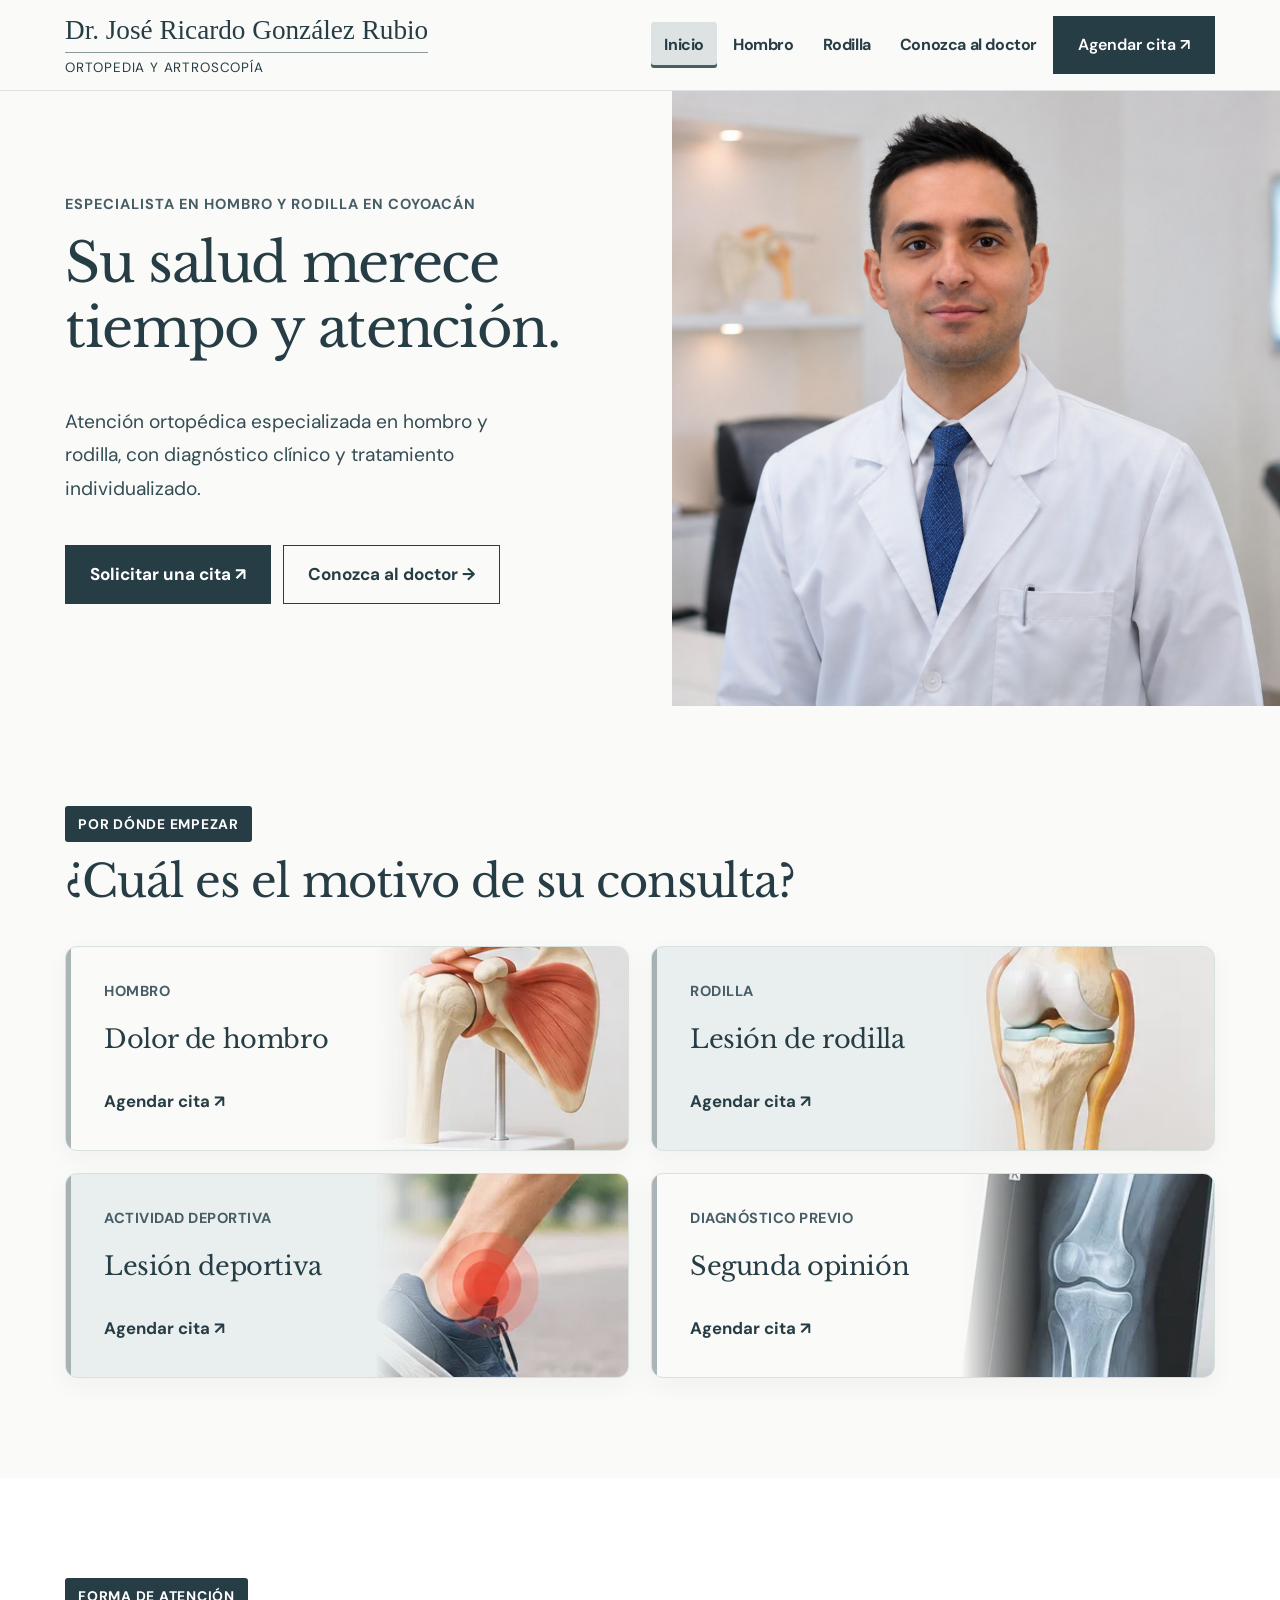
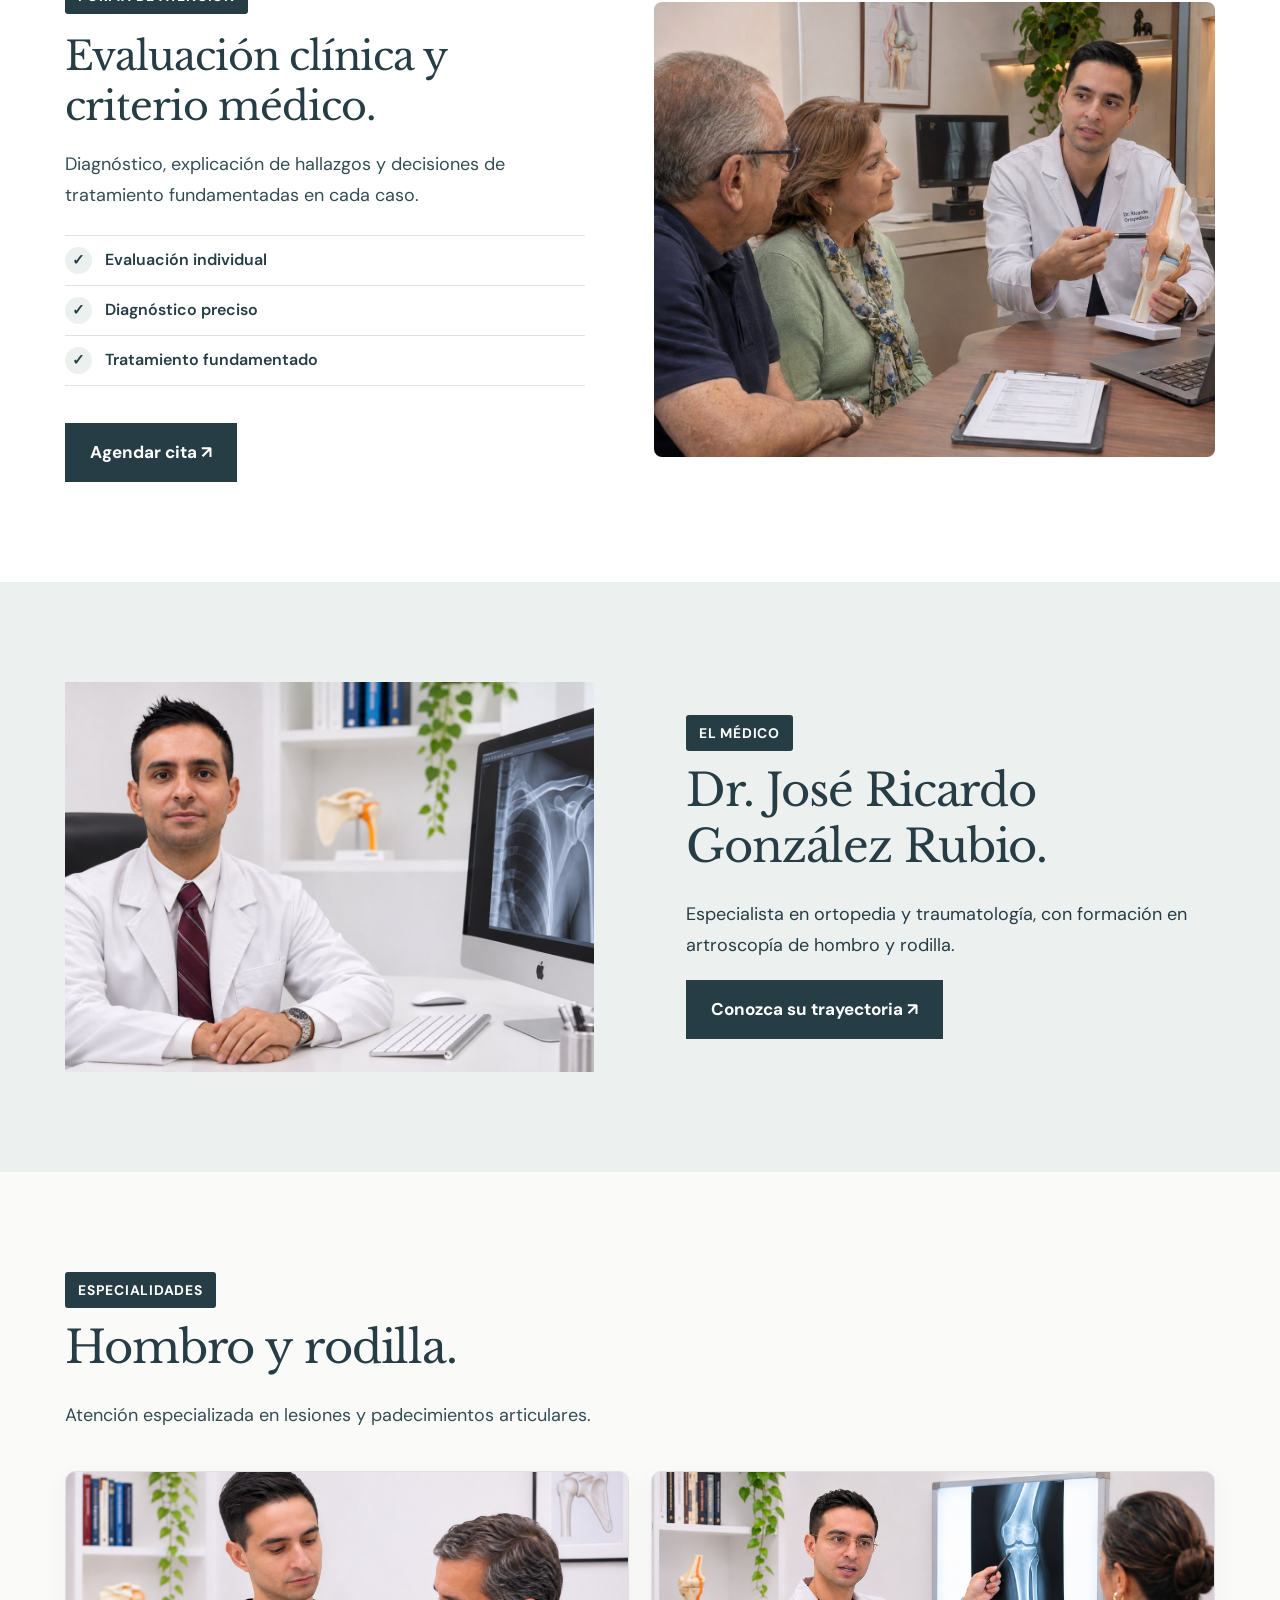
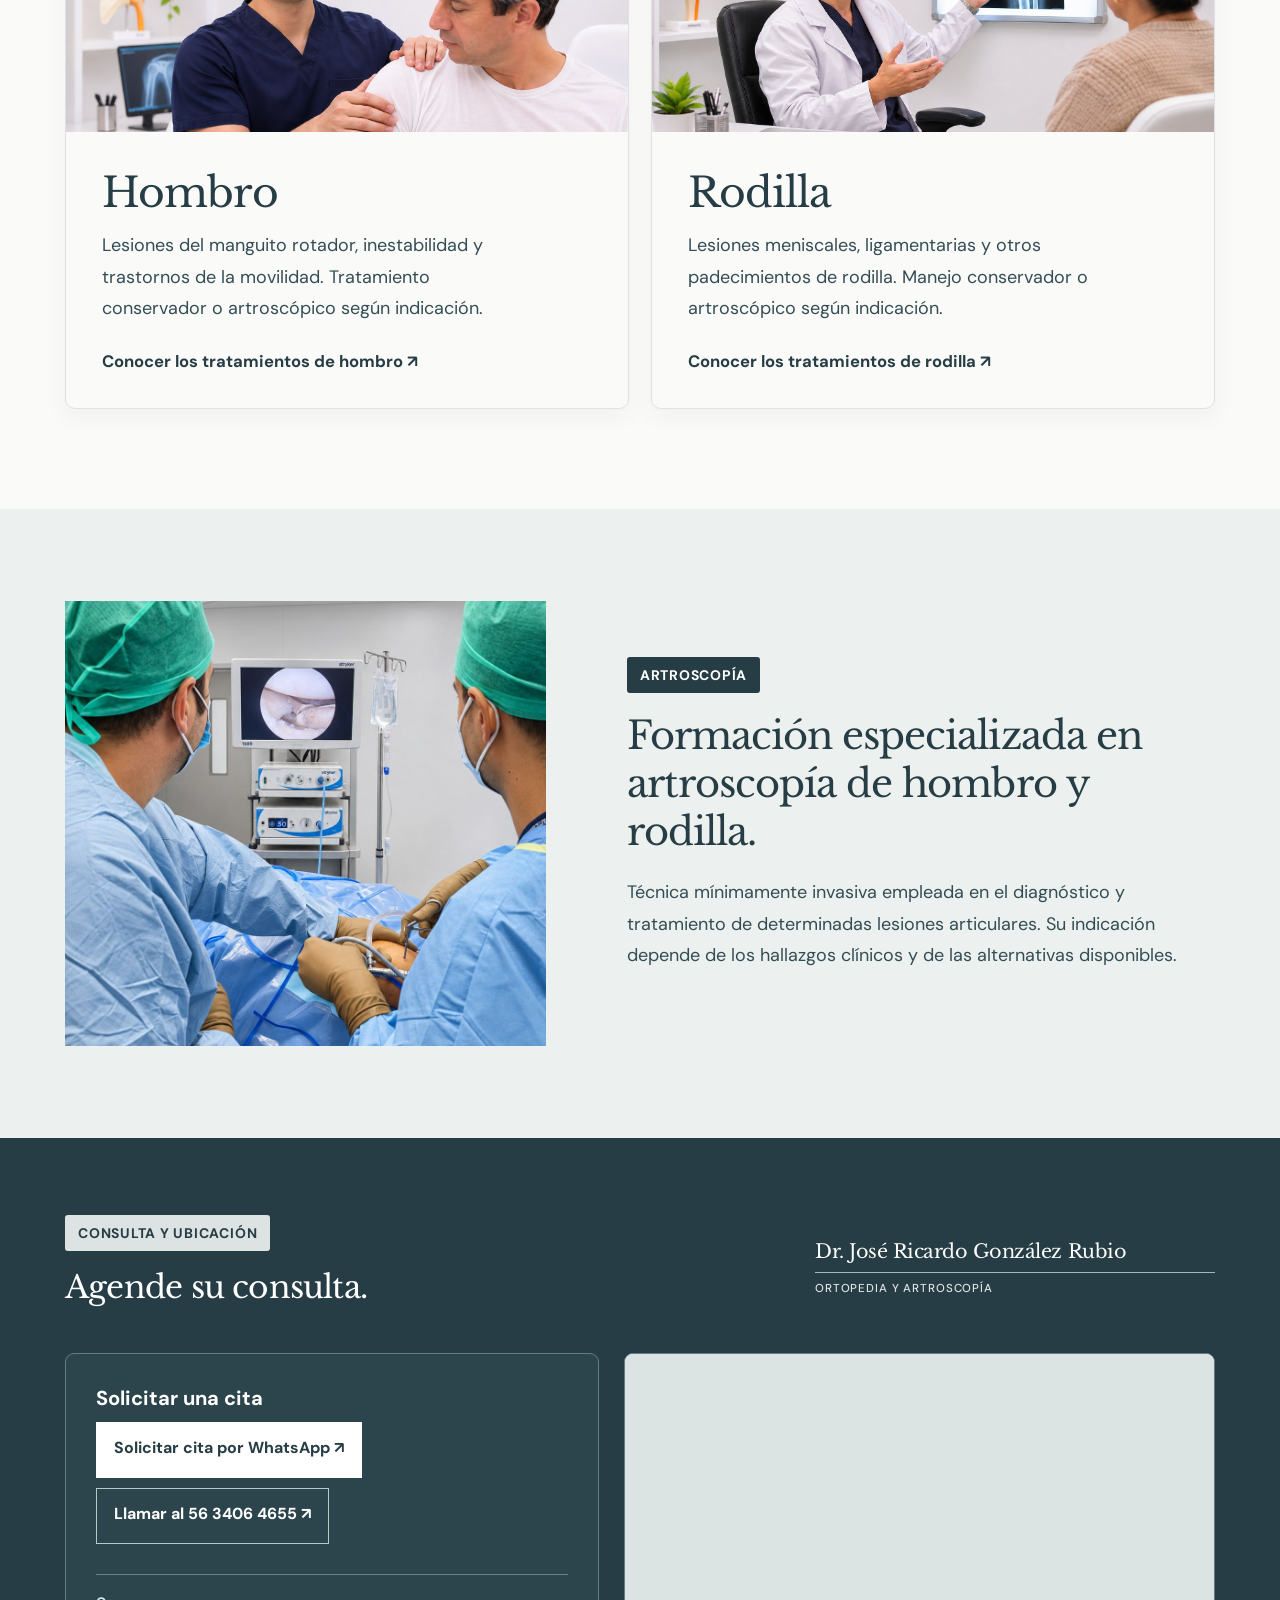
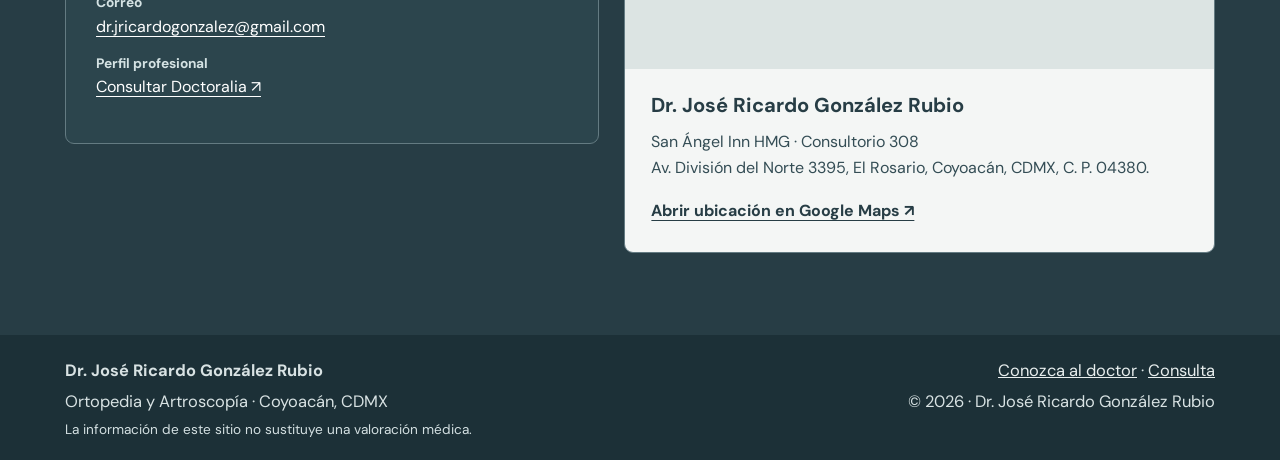
==== commit 4d60bce7: "copy: simplify homepage, elevate clinical tone and direct symptom cards to appointments" ====
--- a/index.html
+++ b/index.html
@@ -1,7 +1,7 @@
-<!doctype html><html lang="es-MX"><head><meta charset="utf-8"><meta name="viewport" content="width=device-width, initial-scale=1"><meta name="robots" content="noindex,nofollow"><meta name="theme-color" content="#273D45"><meta name="description" content="Información sobre ortopedia, hombro y rodilla del Dr. Ricardo González Rubio en Coyoacán."><title>Inicio | Dr. Ricardo González Rubio</title><link rel="stylesheet" href="./styles.css"></head><body><a class="skip" href="#main">Saltar al contenido</a><header class="header"><div class="container header-inner"><a class="brand" href="./" aria-label="Inicio"><strong>Dr. José Ricardo González Rubio</strong><span>Ortopedia y Artroscopía</span></a><button class="menu" aria-controls="menu" aria-label="Abrir menú" aria-expanded="false">☰</button><nav id="menu" class="nav" aria-label="Principal"><a href="./" aria-current="page">Inicio</a><a href="./hombro/" >Hombro</a><a href="./rodilla/" >Rodilla</a><a href="./dr-ricardo-gonzalez/" >Conozca al doctor</a><a class="cta" href="./consulta/">Agendar cita ↗</a></nav></div></header><main id="main"><section class="hero"><div class="hero-copy"><div class="eyebrow">Especialista en hombro y rodilla en Coyoacán</div><h1>Su salud merece tiempo y atención.</h1><p>Cada caso es diferente. Una valoración cuidadosa permite comprender el problema y considerar las opciones de tratamiento.</p><div class="buttons"><a href="consulta/" class="button">Solicitar una cita ↗</a><a href="dr-ricardo-gonzalez/" class="button alt">Conozca al doctor →</a></div></div><div class="portrait portrait-photo"><img src="./ricardo-portada.jpg" alt="Médico en consultorio, con bata blanca" width="1672" height="941" decoding="async" fetchpriority="high"></div></section>
-<section class="section patient-pathways"><div class="container"><div class="section-head"><div class="eyebrow section-tag">POR DÓNDE EMPEZAR</div><h2>¿Qué le trae a consulta?</h2><p>Puede comenzar por lo que siente o por las dudas que tenga. No necesita conocer términos médicos.</p></div><div class="cards cards-four"><a class="card" href="hombro/"><div class="eyebrow">HOMBRO</div><h3>Me duele el hombro</h3><p>Dolor o dificultad para mover el brazo en sus actividades cotidianas.</p><span class="link">Explorar hombro ↗</span></a><a class="card" href="rodilla/"><div class="eyebrow">RODILLA</div><h3>Me lastimé la rodilla</h3><p>Una lesión reciente, molestias al caminar o problemas al practicar deporte.</p><span class="link">Explorar rodilla ↗</span></a><a class="card" href="rodilla/"><div class="eyebrow">ACTIVIDAD</div><h3>Tuve una lesión deportiva</h3><p>Quiero entender qué preguntas llevar a mi valoración después de una lesión.</p><span class="link">Orientación inicial ↗</span></a><a class="card" href="consulta/"><div class="eyebrow">DIAGNÓSTICO PREVIO</div><h3>Ya tengo un diagnóstico</h3><p>Quiero conocer al especialista y comprender cómo prepararme para una valoración.</p><span class="link">Preparar mi consulta ↗</span></a></div></div></section>
-<section class="section approach-section"><div class="container approach-layout"><div class="approach-content"><div class="eyebrow section-tag">FORMA DE ATENCIÓN</div><h2>Primero comprender. Después decidir.</h2><p>Una valoración cuidadosa comienza por escuchar su historia, explorar el problema y explicar con claridad las alternativas de tratamiento.</p><div class="approach-highlights" aria-label="Principios de atención"><div class="approach-highlight"><span aria-hidden="true">✓</span><strong>Escuchar y comprender</strong></div><div class="approach-highlight"><span aria-hidden="true">✓</span><strong>Valorar con atención</strong></div><div class="approach-highlight"><span aria-hidden="true">✓</span><strong>Decidir con información</strong></div></div><a href="consulta/" class="button">Preparar mi consulta ↗</a></div><div class="approach-photo"><img src="./ricardo-forma-atencion.jpg" alt="Médico explicando un modelo de rodilla durante la consulta a dos pacientes adultos mayores" loading="lazy" width="1448" height="1086"></div></div></section>
-<section class="section" style="background:#ecf0ef"><div class="container split"><div class="portrait-small doctor-portrait"><img src="./ricardo-perfil.jpg" alt="Retrato del Dr. José Ricardo González Rubio en consultorio, junto a una radiografía de hombro" loading="lazy" width="1500" height="846"></div><div><div class="eyebrow section-tag">EL MÉDICO</div><h2>Dr. José Ricardo González Rubio.</h2><p>Una buena decisión médica comienza con una valoración cuidadosa: escuchar lo que le preocupa, entender cómo afecta su vida diaria y explicarle con claridad las opciones para su caso.</p><a href="dr-ricardo-gonzalez/" class="button">Conozca su trayectoria ↗</a></div></div></section>
-<section class="section"><div class="container"><div class="section-head"><div class="eyebrow section-tag">ESPECIALIDADES</div><h2>Hombro y rodilla.</h2><p>Evaluación y tratamiento de lesiones y padecimientos articulares, considerando las alternativas de manejo adecuadas para cada paciente.</p></div><div class="areas areas-photo"><a class="area area-photo" href="hombro/"><div class="area-photo-frame"><img src="./imagen-clinica-hombro.jpg" alt="Evaluación del hombro durante una consulta de ortopedia" loading="lazy" width="1400" height="790"></div><div class="area-photo-copy"><h2>Hombro</h2><p>Valoración especializada de lesiones del manguito rotador, problemas de estabilidad y alteraciones de la movilidad. Cuando está indicado, el tratamiento puede incluir técnicas artroscópicas.</p><span>Conocer los tratamientos de hombro ↗</span></div></a><a class="area area-photo" href="rodilla/"><div class="area-photo-frame"><img src="./imagen-clinica-rodilla.jpg" alt="Médico explicando una radiografía de rodilla durante una consulta" loading="lazy" width="1400" height="790"></div><div class="area-photo-copy"><h2>Rodilla</h2><p>Evaluación de lesiones de meniscos, ligamentos y otros problemas articulares. Según el caso, se consideran tratamientos conservadores o procedimientos artroscópicos cuando son necesarios.</p><span>Conocer los tratamientos de rodilla ↗</span></div></a></div></div></section>
-<section class="section arthroscopy-section" aria-labelledby="artroscopia-titulo"><div class="container arthroscopy-grid"><div class="arthroscopy-photo"><img src="./ricardo-artroscopia.jpg" alt="Procedimiento artroscópico en quirófano, con equipo médico y monitor de imagen intraarticular" loading="lazy" width="1055" height="1408"></div><div class="arthroscopy-copy"><div class="eyebrow section-tag">ARTROSCOPÍA</div><h2 id="artroscopia-titulo">Formación especializada en artroscopía de hombro y rodilla.</h2><p>La artroscopía permite observar y tratar determinadas lesiones articulares mediante pequeñas incisiones. El Dr. José Ricardo González Rubio cuenta con formación especializada en esta técnica, cuya indicación depende de una valoración individual.</p><p class="arthroscopy-note">La cirugía no es siempre necesaria: cada decisión parte del diagnóstico y de las alternativas disponibles.</p></div></div></section>
-<section class="band contact-feature" aria-labelledby="contact-feature-title"><div class="container"><div class="contact-feature-heading"><div class="contact-feature-intro"><div class="eyebrow section-tag">CONSULTA Y UBICACIÓN</div><h2 id="contact-feature-title">Agende su consulta.</h2><p>Si tiene molestias en el hombro o la rodilla, sufrió una lesión o busca una segunda opinión, puede comunicarse para solicitar una cita.</p></div><div class="contact-signature" aria-label="Dr. José Ricardo González Rubio, Ortopedia y Artroscopía"><div class="contact-signature-name">Dr. José Ricardo González Rubio</div><div class="contact-signature-specialty">ORTOPEDIA Y ARTROSCOPÍA</div></div></div><div class="contact-feature-grid"><div class="contact-feature-booking"><h3>Solicitar una cita</h3><p>Comuníquese con el consultorio para confirmar disponibilidad y preparar su visita.</p><div class="contact-feature-actions"><a class="button light" href="https://wa.me/525634064655" target="_blank" rel="noopener noreferrer">Solicitar cita por WhatsApp ↗</a><a class="button contact-feature-call" href="tel:+525634064655">Llamar al 56 3406 4655 ↗</a></div><div class="contact-feature-meta"><p><strong>Correo</strong><a href="mailto:dr.jricardogonzalez@gmail.com">dr.jricardogonzalez@gmail.com</a></p><p><strong>Perfil profesional</strong><a href="https://www.doctoralia.com.mx/perfil/jose-ricardo-gonzalez-rubio" target="_blank" rel="noopener noreferrer">Consultar Doctoralia ↗</a></p></div></div><div class="contact-feature-location"><div class="contact-map-frame"><iframe title="Mapa de ubicación del consultorio del Dr. José Ricardo González Rubio" src="https://maps.google.com/maps?q=Cirujano%20ortop%C3%A9dico%20en%20Coyoac%C3%A1n%20-%20Dr.%20Jos%C3%A9%20Ricardo%20Gonz%C3%A1lez%20Rubio%2C%20Av.%20Divisi%C3%B3n%20del%20Nte.%203395%20Consultorio%20308%2C%20El%20Rosario%2C%20Coyoac%C3%A1n%2C%20CDMX&z=16&output=embed" loading="lazy" referrerpolicy="no-referrer-when-downgrade" allowfullscreen></iframe></div><div class="contact-map-details"><h3>Dr. José Ricardo González Rubio</h3><p>San Ángel Inn HMG · Consultorio 308<br>Av. División del Norte 3395, El Rosario, Coyoacán, CDMX, C. P. 04380.</p><a href="https://www.google.com/maps/search/?api=1&query=Cirujano%20ortop%C3%A9dico%20en%20Coyoac%C3%A1n%20-%20Dr.%20Jos%C3%A9%20Ricardo%20Gonz%C3%A1lez%20Rubio%2C%20Av.%20Divisi%C3%B3n%20del%20Nte.%203395%20Consultorio%20308%2C%20El%20Rosario%2C%20Coyoac%C3%A1n%2C%20CDMX&query_place_id=ChIJbWG1gggBzoURXZFneqP6iYk" target="_blank" rel="noopener noreferrer">Abrir ubicación en Google Maps ↗</a></div></div></div></div></section></main><footer class="footer"><div class="container foot"><div><strong>Dr. José Ricardo González Rubio</strong><p>Ortopedia y Artroscopía · Coyoacán, CDMX</p><p class="fine" style="color:#bbced2">La información de este sitio no sustituye una valoración médica.</p></div><div><a href="./dr-ricardo-gonzalez/">Conozca al doctor</a> · <a href="./consulta/">Consulta</a><p>© 2026 · Dr. José Ricardo González Rubio</p></div></div></footer><script src="./script.js" defer></script></body></html>+<!doctype html><html lang="es-MX"><head><meta charset="utf-8"><meta name="viewport" content="width=device-width, initial-scale=1"><meta name="robots" content="noindex,nofollow"><meta name="theme-color" content="#273D45"><meta name="description" content="Información sobre ortopedia, hombro y rodilla del Dr. Ricardo González Rubio en Coyoacán."><title>Inicio | Dr. Ricardo González Rubio</title><link rel="stylesheet" href="./styles.css"></head><body><a class="skip" href="#main">Saltar al contenido</a><header class="header"><div class="container header-inner"><a class="brand" href="./" aria-label="Inicio"><strong>Dr. José Ricardo González Rubio</strong><span>Ortopedia y Artroscopía</span></a><button class="menu" aria-controls="menu" aria-label="Abrir menú" aria-expanded="false">☰</button><nav id="menu" class="nav" aria-label="Principal"><a href="./" aria-current="page">Inicio</a><a href="./hombro/" >Hombro</a><a href="./rodilla/" >Rodilla</a><a href="./dr-ricardo-gonzalez/" >Conozca al doctor</a><a class="cta" href="./consulta/">Agendar cita ↗</a></nav></div></header><main id="main"><section class="hero"><div class="hero-copy"><div class="eyebrow">Especialista en hombro y rodilla en Coyoacán</div><h1>Su salud merece tiempo y atención.</h1><p>Atención ortopédica especializada en hombro y rodilla, con diagnóstico clínico y tratamiento individualizado.</p><div class="buttons"><a href="consulta/" class="button">Solicitar una cita ↗</a><a href="dr-ricardo-gonzalez/" class="button alt">Conozca al doctor →</a></div></div><div class="portrait portrait-photo"><img src="./ricardo-portada.jpg" alt="Médico en consultorio, con bata blanca" width="1672" height="941" decoding="async" fetchpriority="high"></div></section>
+<section class="section patient-pathways"><div class="container"><div class="section-head"><div class="eyebrow section-tag">POR DÓNDE EMPEZAR</div><h2>¿Cuál es el motivo de su consulta?</h2></div><div class="cards cards-four"><a class="card" href="consulta/"><div class="eyebrow">HOMBRO</div><h3>Dolor de hombro</h3><span class="link">Agendar cita ↗</span></a><a class="card" href="consulta/"><div class="eyebrow">RODILLA</div><h3>Lesión de rodilla</h3><span class="link">Agendar cita ↗</span></a><a class="card" href="consulta/"><div class="eyebrow">ACTIVIDAD DEPORTIVA</div><h3>Lesión deportiva</h3><span class="link">Agendar cita ↗</span></a><a class="card" href="consulta/"><div class="eyebrow">DIAGNÓSTICO PREVIO</div><h3>Segunda opinión</h3><span class="link">Agendar cita ↗</span></a></div></div></section>
+<section class="section approach-section"><div class="container approach-layout"><div class="approach-content"><div class="eyebrow section-tag">FORMA DE ATENCIÓN</div><h2>Evaluación clínica y criterio médico.</h2><p>Diagnóstico, explicación de hallazgos y decisiones de tratamiento fundamentadas en cada caso.</p><div class="approach-highlights" aria-label="Principios de atención"><div class="approach-highlight"><span aria-hidden="true">✓</span><strong>Evaluación individual</strong></div><div class="approach-highlight"><span aria-hidden="true">✓</span><strong>Diagnóstico preciso</strong></div><div class="approach-highlight"><span aria-hidden="true">✓</span><strong>Tratamiento fundamentado</strong></div></div><a href="consulta/" class="button">Agendar cita ↗</a></div><div class="approach-photo"><img src="./ricardo-forma-atencion.jpg" alt="Médico explicando un modelo de rodilla durante la consulta a dos pacientes adultos mayores" loading="lazy" width="1448" height="1086"></div></div></section>
+<section class="section" style="background:#ecf0ef"><div class="container split"><div class="portrait-small doctor-portrait"><img src="./ricardo-perfil.jpg" alt="Retrato del Dr. José Ricardo González Rubio en consultorio, junto a una radiografía de hombro" loading="lazy" width="1500" height="846"></div><div><div class="eyebrow section-tag">EL MÉDICO</div><h2>Dr. José Ricardo González Rubio.</h2><p>Especialista en ortopedia y traumatología, con formación en artroscopía de hombro y rodilla.</p><a href="dr-ricardo-gonzalez/" class="button">Conozca su trayectoria ↗</a></div></div></section>
+<section class="section"><div class="container"><div class="section-head"><div class="eyebrow section-tag">ESPECIALIDADES</div><h2>Hombro y rodilla.</h2><p>Atención especializada en lesiones y padecimientos articulares.</p></div><div class="areas areas-photo"><a class="area area-photo" href="hombro/"><div class="area-photo-frame"><img src="./imagen-clinica-hombro.jpg" alt="Evaluación del hombro durante una consulta de ortopedia" loading="lazy" width="1400" height="790"></div><div class="area-photo-copy"><h2>Hombro</h2><p>Lesiones del manguito rotador, inestabilidad y trastornos de la movilidad. Tratamiento conservador o artroscópico según indicación.</p><span>Conocer los tratamientos de hombro ↗</span></div></a><a class="area area-photo" href="rodilla/"><div class="area-photo-frame"><img src="./imagen-clinica-rodilla.jpg" alt="Médico explicando una radiografía de rodilla durante una consulta" loading="lazy" width="1400" height="790"></div><div class="area-photo-copy"><h2>Rodilla</h2><p>Lesiones meniscales, ligamentarias y otros padecimientos de rodilla. Manejo conservador o artroscópico según indicación.</p><span>Conocer los tratamientos de rodilla ↗</span></div></a></div></div></section>
+<section class="section arthroscopy-section" aria-labelledby="artroscopia-titulo"><div class="container arthroscopy-grid"><div class="arthroscopy-photo"><img src="./ricardo-artroscopia.jpg" alt="Procedimiento artroscópico en quirófano, con equipo médico y monitor de imagen intraarticular" loading="lazy" width="1055" height="1408"></div><div class="arthroscopy-copy"><div class="eyebrow section-tag">ARTROSCOPÍA</div><h2 id="artroscopia-titulo">Formación especializada en artroscopía de hombro y rodilla.</h2><p>Técnica mínimamente invasiva empleada en el diagnóstico y tratamiento de determinadas lesiones articulares. Su indicación depende de los hallazgos clínicos y de las alternativas disponibles.</p></div></div></section>
+<section class="band contact-feature" aria-labelledby="contact-feature-title"><div class="container"><div class="contact-feature-heading"><div class="contact-feature-intro"><div class="eyebrow section-tag">CONSULTA Y UBICACIÓN</div><h2 id="contact-feature-title">Agende su consulta.</h2></div><div class="contact-signature" aria-label="Dr. José Ricardo González Rubio, Ortopedia y Artroscopía"><div class="contact-signature-name">Dr. José Ricardo González Rubio</div><div class="contact-signature-specialty">ORTOPEDIA Y ARTROSCOPÍA</div></div></div><div class="contact-feature-grid"><div class="contact-feature-booking"><h3>Solicitar una cita</h3><div class="contact-feature-actions"><a class="button light" href="https://wa.me/525634064655" target="_blank" rel="noopener noreferrer">Solicitar cita por WhatsApp ↗</a><a class="button contact-feature-call" href="tel:+525634064655">Llamar al 56 3406 4655 ↗</a></div><div class="contact-feature-meta"><p><strong>Correo</strong><a href="mailto:dr.jricardogonzalez@gmail.com">dr.jricardogonzalez@gmail.com</a></p><p><strong>Perfil profesional</strong><a href="https://www.doctoralia.com.mx/perfil/jose-ricardo-gonzalez-rubio" target="_blank" rel="noopener noreferrer">Consultar Doctoralia ↗</a></p></div></div><div class="contact-feature-location"><div class="contact-map-frame"><iframe title="Mapa de ubicación del consultorio del Dr. José Ricardo González Rubio" src="https://maps.google.com/maps?q=Cirujano%20ortop%C3%A9dico%20en%20Coyoac%C3%A1n%20-%20Dr.%20Jos%C3%A9%20Ricardo%20Gonz%C3%A1lez%20Rubio%2C%20Av.%20Divisi%C3%B3n%20del%20Nte.%203395%20Consultorio%20308%2C%20El%20Rosario%2C%20Coyoac%C3%A1n%2C%20CDMX&z=16&output=embed" loading="lazy" referrerpolicy="no-referrer-when-downgrade" allowfullscreen></iframe></div><div class="contact-map-details"><h3>Dr. José Ricardo González Rubio</h3><p>San Ángel Inn HMG · Consultorio 308<br>Av. División del Norte 3395, El Rosario, Coyoacán, CDMX, C. P. 04380.</p><a href="https://www.google.com/maps/search/?api=1&query=Cirujano%20ortop%C3%A9dico%20en%20Coyoac%C3%A1n%20-%20Dr.%20Jos%C3%A9%20Ricardo%20Gonz%C3%A1lez%20Rubio%2C%20Av.%20Divisi%C3%B3n%20del%20Nte.%203395%20Consultorio%20308%2C%20El%20Rosario%2C%20Coyoac%C3%A1n%2C%20CDMX&query_place_id=ChIJbWG1gggBzoURXZFneqP6iYk" target="_blank" rel="noopener noreferrer">Abrir ubicación en Google Maps ↗</a></div></div></div></div></section></main><footer class="footer"><div class="container foot"><div><strong>Dr. José Ricardo González Rubio</strong><p>Ortopedia y Artroscopía · Coyoacán, CDMX</p><p class="fine" style="color:#bbced2">La información de este sitio no sustituye una valoración médica.</p></div><div><a href="./dr-ricardo-gonzalez/">Conozca al doctor</a> · <a href="./consulta/">Consulta</a><p>© 2026 · Dr. José Ricardo González Rubio</p></div></div></footer><script src="./script.js" defer></script></body></html>
--- a/styles.css
+++ b/styles.css
@@ -324,3 +324,21 @@
 .clinical-review-panel p{max-width:62ch;color:#344D55;margin:0 0 28px}
 .clinical-review-closing{border-top:1px solid #BCCACB;padding-top:19px;color:#475E67;font-weight:600}
 @media(max-width:680px){.clinical-review-hero{padding:55px 0}.clinical-review-section{padding:56px 0 72px}.clinical-review-panel h2{font-size:clamp(2rem,8vw,2.8rem)}}
+
+
+/* Encabezado de la pagina Consulta: texto y fotografia de revision de estudios. */
+.appointment-hero{padding:58px 0;background:#E8EEEE}
+.appointment-hero-grid{display:grid;grid-template-columns:minmax(0,1fr) minmax(0,1.05fr);gap:clamp(32px,5vw,75px);align-items:center}
+.appointment-hero-copy h1{font-size:clamp(2.2rem,3.15vw,3.45rem);line-height:1.21;margin:18px 0 22px;max-width:16ch}
+.appointment-hero-copy p{max-width:47ch;margin:0}
+.appointment-hero-photo{overflow:hidden;border-radius:5px;aspect-ratio:4 / 3;background:#dfe7e7}
+.appointment-hero-photo img{display:block;width:100%;height:100%;object-fit:cover;object-position:center}
+@media(max-width:860px){.appointment-hero-grid{grid-template-columns:1fr;gap:28px}.appointment-hero{padding:50px 0}.appointment-hero-copy h1{max-width:22ch}.appointment-hero-photo{max-width:690px}}
+@media(max-width:680px){.appointment-hero{padding:42px 0 50px}.appointment-hero-copy h1{font-size:clamp(2rem,8vw,2.7rem)}.appointment-hero-photo{aspect-ratio:4 / 3}}
+
+
+/* Tarjetas de acceso directo a consulta: sin textos redundantes. */
+.patient-pathways .cards-four .card{min-height:205px}
+.patient-pathways .cards-four .card h3{margin-bottom:20px}
+.patient-pathways .cards-four .card .link{margin-top:auto}
+@media(max-width:680px){.patient-pathways .cards-four .card{min-height:160px}}
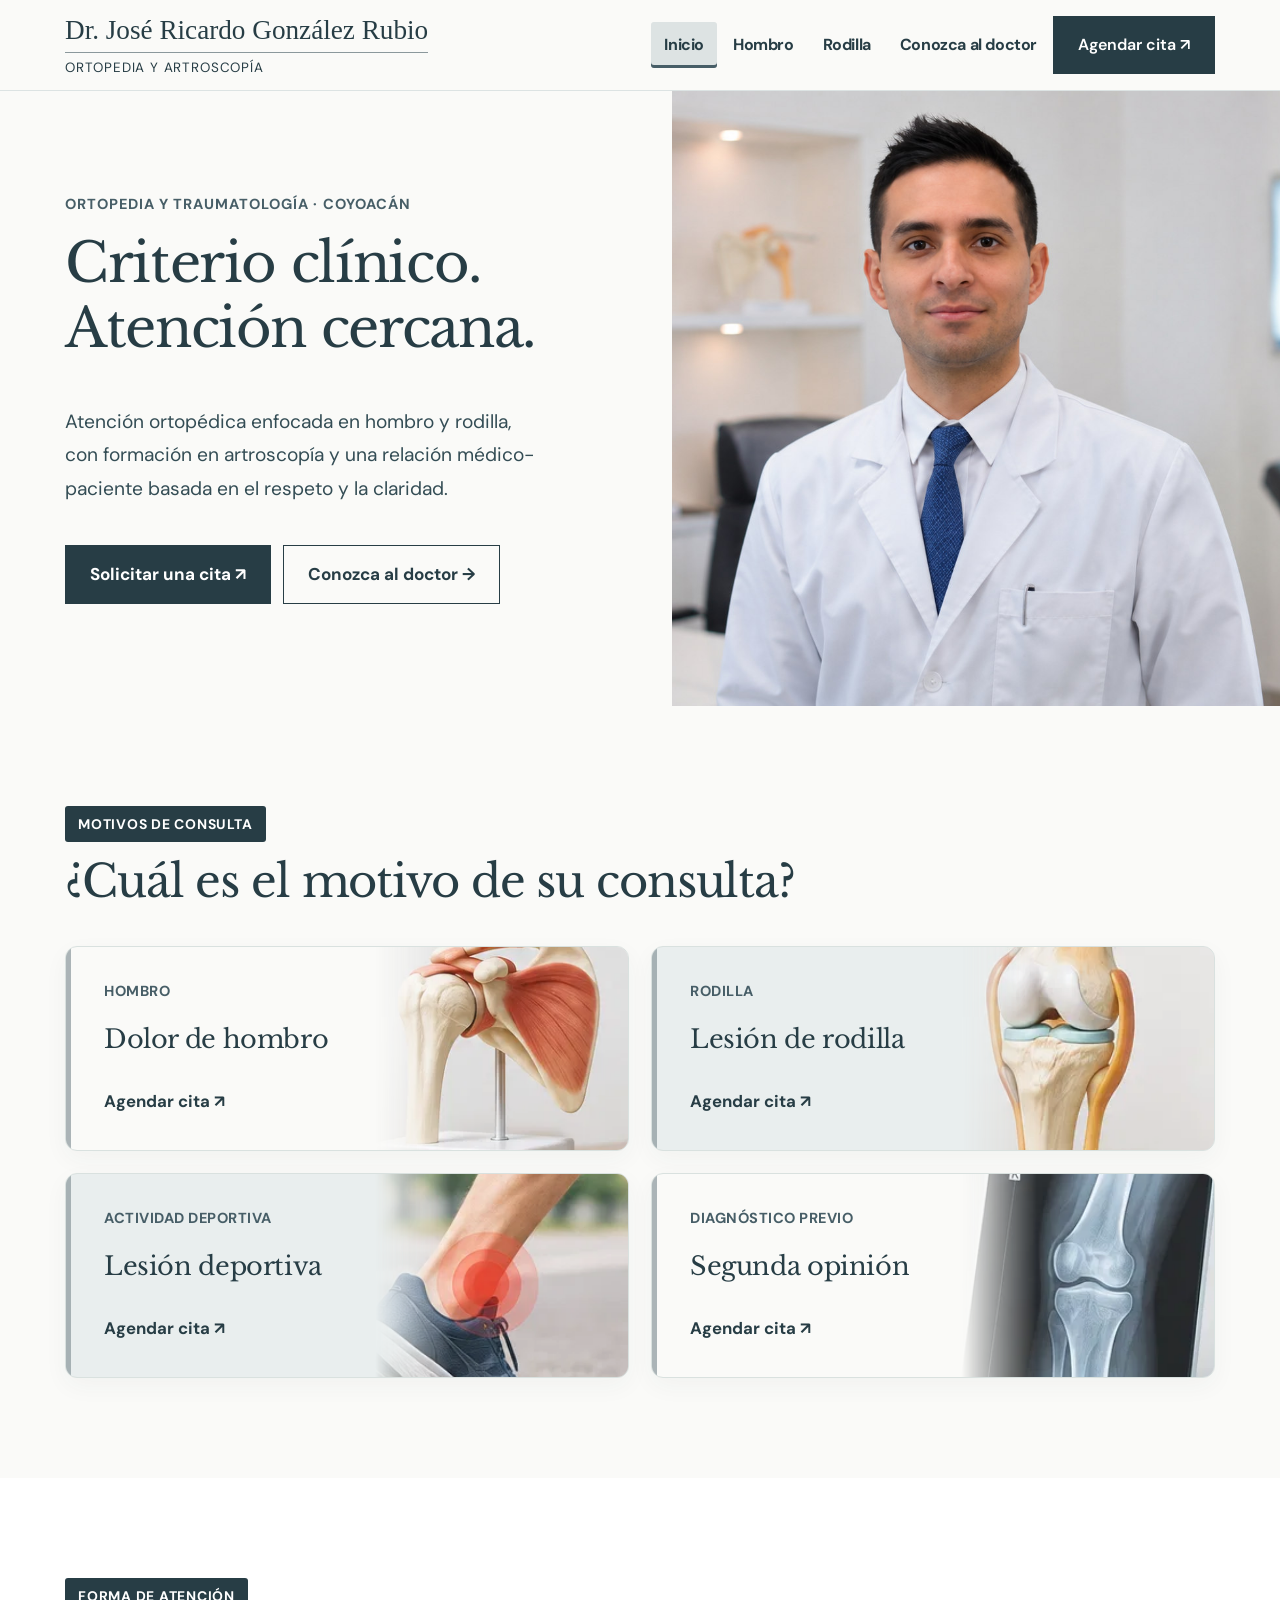
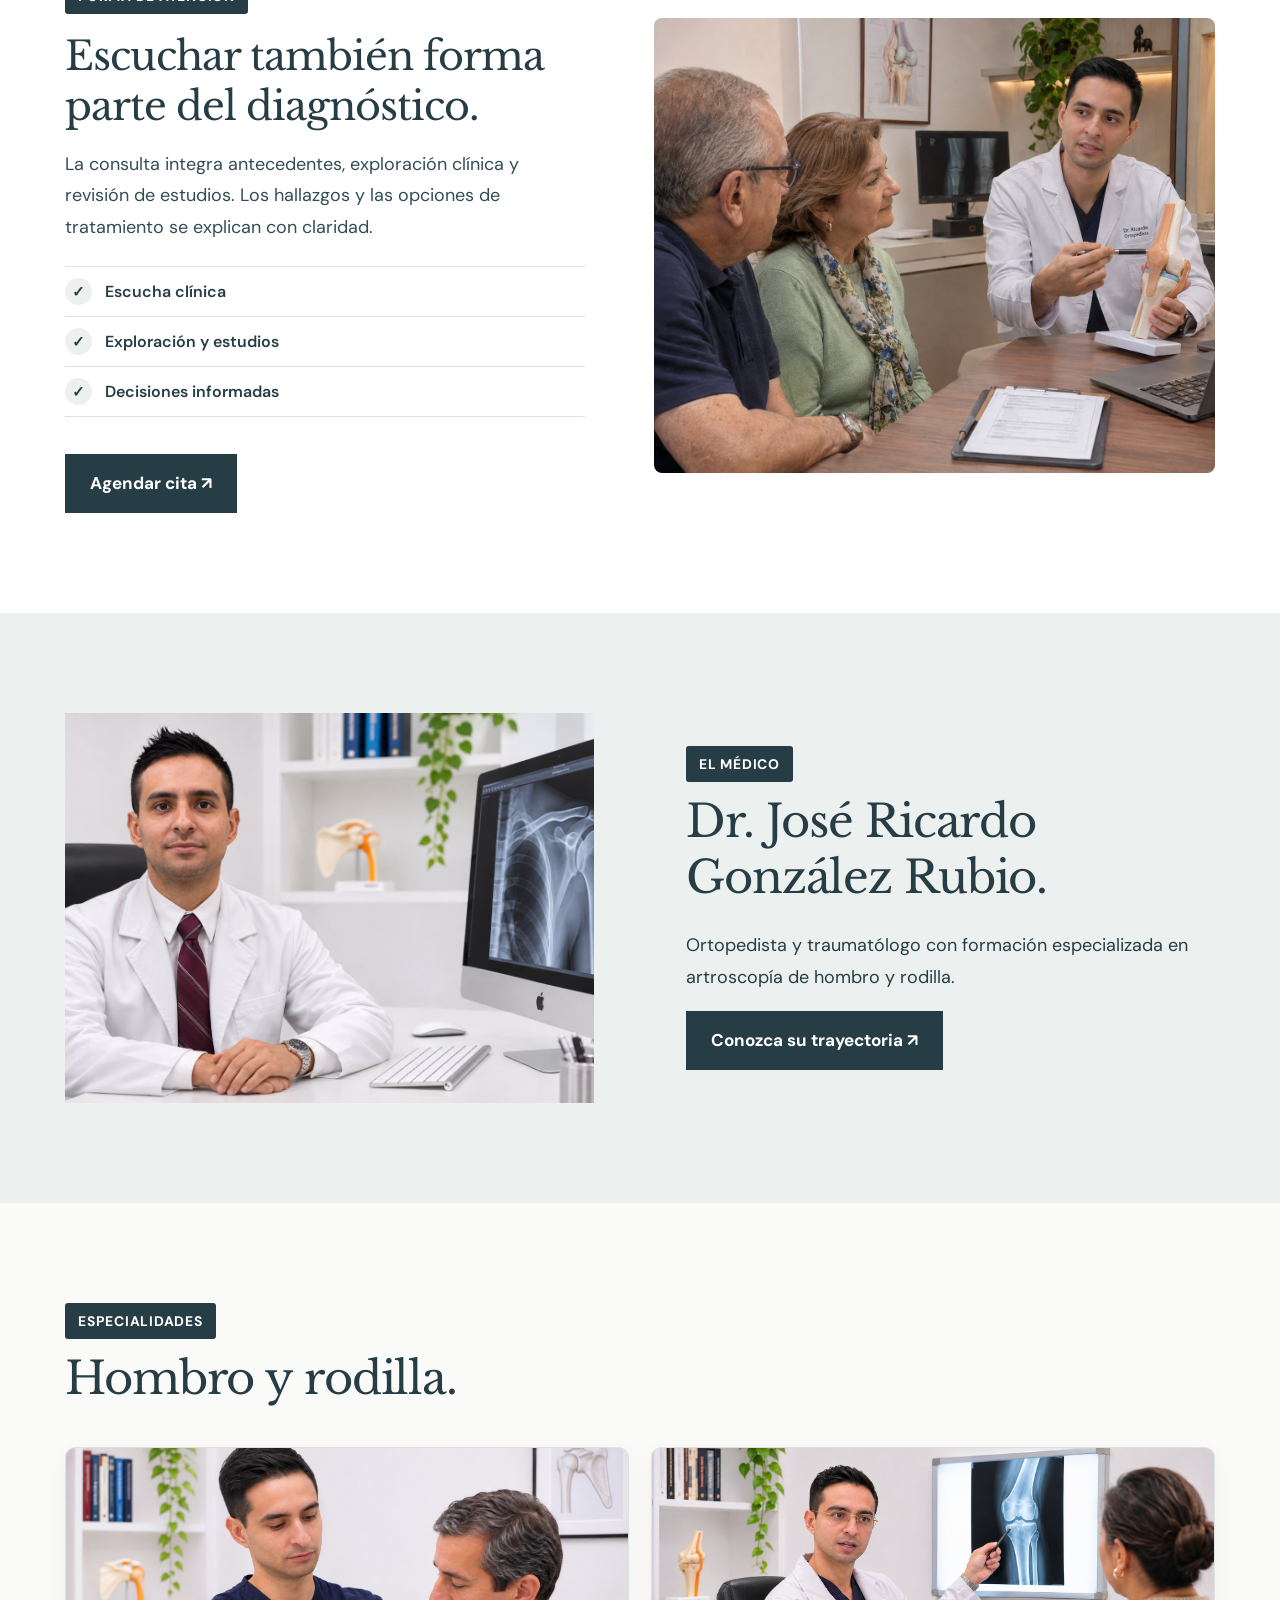
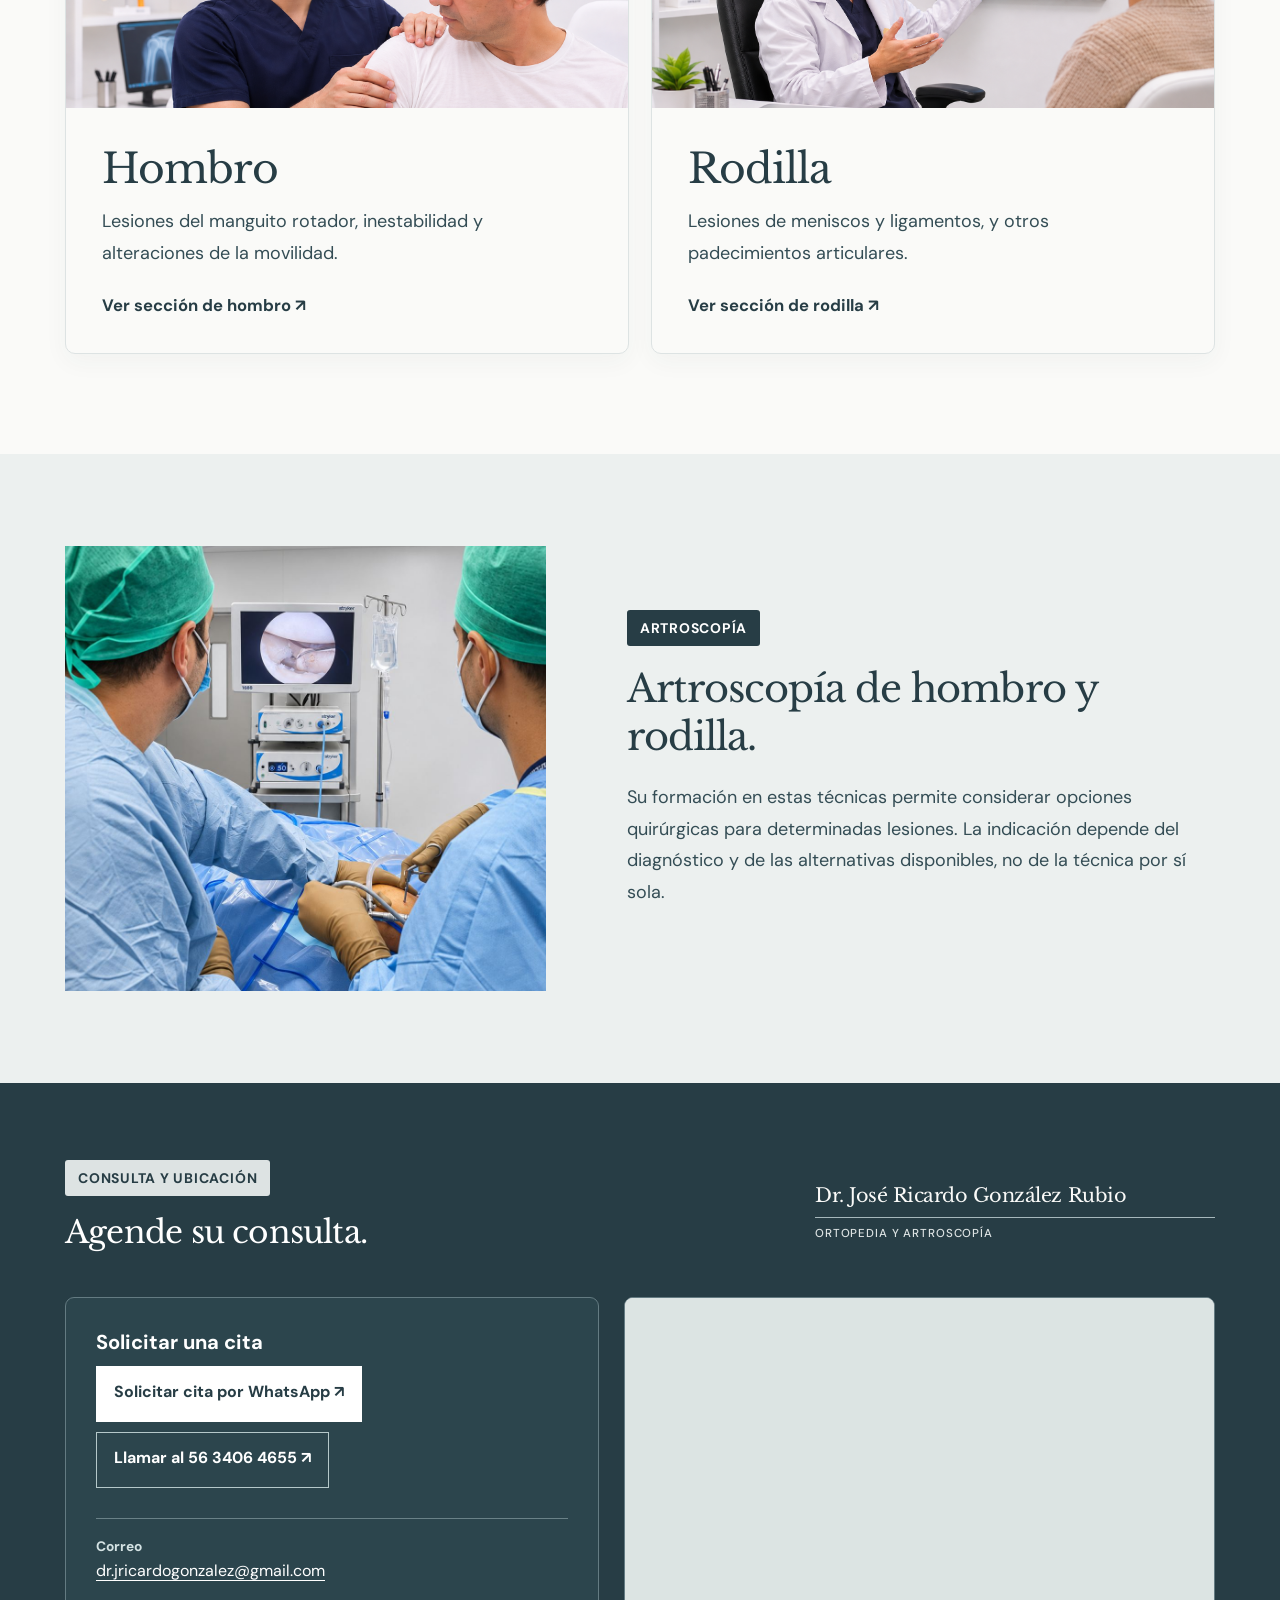
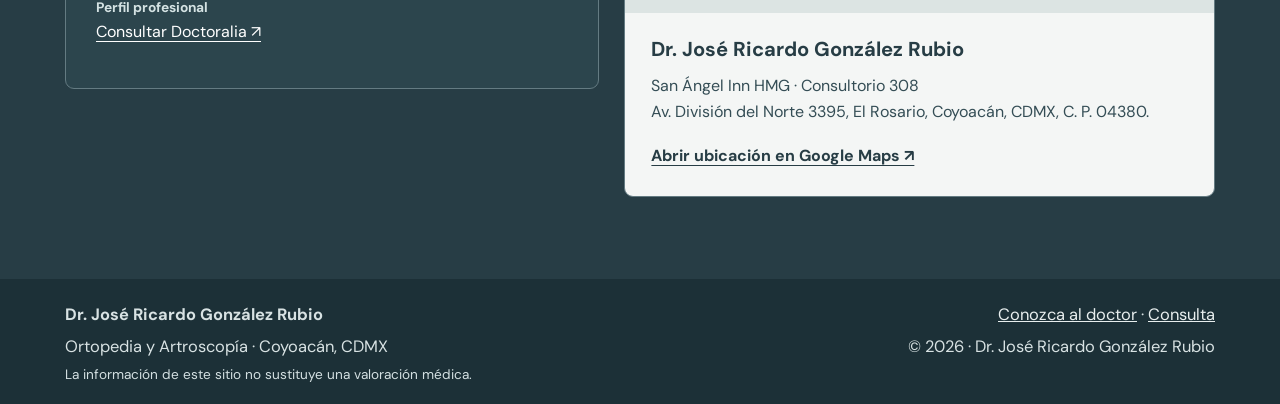
==== commit cffff866: "copy: reflect clinical expertise and human care in homepage messaging" ====
--- a/index.html
+++ b/index.html
@@ -1,7 +1,7 @@
-<!doctype html><html lang="es-MX"><head><meta charset="utf-8"><meta name="viewport" content="width=device-width, initial-scale=1"><meta name="robots" content="noindex,nofollow"><meta name="theme-color" content="#273D45"><meta name="description" content="Información sobre ortopedia, hombro y rodilla del Dr. Ricardo González Rubio en Coyoacán."><title>Inicio | Dr. Ricardo González Rubio</title><link rel="stylesheet" href="./styles.css"></head><body><a class="skip" href="#main">Saltar al contenido</a><header class="header"><div class="container header-inner"><a class="brand" href="./" aria-label="Inicio"><strong>Dr. José Ricardo González Rubio</strong><span>Ortopedia y Artroscopía</span></a><button class="menu" aria-controls="menu" aria-label="Abrir menú" aria-expanded="false">☰</button><nav id="menu" class="nav" aria-label="Principal"><a href="./" aria-current="page">Inicio</a><a href="./hombro/" >Hombro</a><a href="./rodilla/" >Rodilla</a><a href="./dr-ricardo-gonzalez/" >Conozca al doctor</a><a class="cta" href="./consulta/">Agendar cita ↗</a></nav></div></header><main id="main"><section class="hero"><div class="hero-copy"><div class="eyebrow">Especialista en hombro y rodilla en Coyoacán</div><h1>Su salud merece tiempo y atención.</h1><p>Atención ortopédica especializada en hombro y rodilla, con diagnóstico clínico y tratamiento individualizado.</p><div class="buttons"><a href="consulta/" class="button">Solicitar una cita ↗</a><a href="dr-ricardo-gonzalez/" class="button alt">Conozca al doctor →</a></div></div><div class="portrait portrait-photo"><img src="./ricardo-portada.jpg" alt="Médico en consultorio, con bata blanca" width="1672" height="941" decoding="async" fetchpriority="high"></div></section>
-<section class="section patient-pathways"><div class="container"><div class="section-head"><div class="eyebrow section-tag">POR DÓNDE EMPEZAR</div><h2>¿Cuál es el motivo de su consulta?</h2></div><div class="cards cards-four"><a class="card" href="consulta/"><div class="eyebrow">HOMBRO</div><h3>Dolor de hombro</h3><span class="link">Agendar cita ↗</span></a><a class="card" href="consulta/"><div class="eyebrow">RODILLA</div><h3>Lesión de rodilla</h3><span class="link">Agendar cita ↗</span></a><a class="card" href="consulta/"><div class="eyebrow">ACTIVIDAD DEPORTIVA</div><h3>Lesión deportiva</h3><span class="link">Agendar cita ↗</span></a><a class="card" href="consulta/"><div class="eyebrow">DIAGNÓSTICO PREVIO</div><h3>Segunda opinión</h3><span class="link">Agendar cita ↗</span></a></div></div></section>
-<section class="section approach-section"><div class="container approach-layout"><div class="approach-content"><div class="eyebrow section-tag">FORMA DE ATENCIÓN</div><h2>Evaluación clínica y criterio médico.</h2><p>Diagnóstico, explicación de hallazgos y decisiones de tratamiento fundamentadas en cada caso.</p><div class="approach-highlights" aria-label="Principios de atención"><div class="approach-highlight"><span aria-hidden="true">✓</span><strong>Evaluación individual</strong></div><div class="approach-highlight"><span aria-hidden="true">✓</span><strong>Diagnóstico preciso</strong></div><div class="approach-highlight"><span aria-hidden="true">✓</span><strong>Tratamiento fundamentado</strong></div></div><a href="consulta/" class="button">Agendar cita ↗</a></div><div class="approach-photo"><img src="./ricardo-forma-atencion.jpg" alt="Médico explicando un modelo de rodilla durante la consulta a dos pacientes adultos mayores" loading="lazy" width="1448" height="1086"></div></div></section>
-<section class="section" style="background:#ecf0ef"><div class="container split"><div class="portrait-small doctor-portrait"><img src="./ricardo-perfil.jpg" alt="Retrato del Dr. José Ricardo González Rubio en consultorio, junto a una radiografía de hombro" loading="lazy" width="1500" height="846"></div><div><div class="eyebrow section-tag">EL MÉDICO</div><h2>Dr. José Ricardo González Rubio.</h2><p>Especialista en ortopedia y traumatología, con formación en artroscopía de hombro y rodilla.</p><a href="dr-ricardo-gonzalez/" class="button">Conozca su trayectoria ↗</a></div></div></section>
-<section class="section"><div class="container"><div class="section-head"><div class="eyebrow section-tag">ESPECIALIDADES</div><h2>Hombro y rodilla.</h2><p>Atención especializada en lesiones y padecimientos articulares.</p></div><div class="areas areas-photo"><a class="area area-photo" href="hombro/"><div class="area-photo-frame"><img src="./imagen-clinica-hombro.jpg" alt="Evaluación del hombro durante una consulta de ortopedia" loading="lazy" width="1400" height="790"></div><div class="area-photo-copy"><h2>Hombro</h2><p>Lesiones del manguito rotador, inestabilidad y trastornos de la movilidad. Tratamiento conservador o artroscópico según indicación.</p><span>Conocer los tratamientos de hombro ↗</span></div></a><a class="area area-photo" href="rodilla/"><div class="area-photo-frame"><img src="./imagen-clinica-rodilla.jpg" alt="Médico explicando una radiografía de rodilla durante una consulta" loading="lazy" width="1400" height="790"></div><div class="area-photo-copy"><h2>Rodilla</h2><p>Lesiones meniscales, ligamentarias y otros padecimientos de rodilla. Manejo conservador o artroscópico según indicación.</p><span>Conocer los tratamientos de rodilla ↗</span></div></a></div></div></section>
-<section class="section arthroscopy-section" aria-labelledby="artroscopia-titulo"><div class="container arthroscopy-grid"><div class="arthroscopy-photo"><img src="./ricardo-artroscopia.jpg" alt="Procedimiento artroscópico en quirófano, con equipo médico y monitor de imagen intraarticular" loading="lazy" width="1055" height="1408"></div><div class="arthroscopy-copy"><div class="eyebrow section-tag">ARTROSCOPÍA</div><h2 id="artroscopia-titulo">Formación especializada en artroscopía de hombro y rodilla.</h2><p>Técnica mínimamente invasiva empleada en el diagnóstico y tratamiento de determinadas lesiones articulares. Su indicación depende de los hallazgos clínicos y de las alternativas disponibles.</p></div></div></section>
+<!doctype html><html lang="es-MX"><head><meta charset="utf-8"><meta name="viewport" content="width=device-width, initial-scale=1"><meta name="robots" content="noindex,nofollow"><meta name="theme-color" content="#273D45"><meta name="description" content="Información sobre ortopedia, hombro y rodilla del Dr. Ricardo González Rubio en Coyoacán."><title>Inicio | Dr. Ricardo González Rubio</title><link rel="stylesheet" href="./styles.css"></head><body><a class="skip" href="#main">Saltar al contenido</a><header class="header"><div class="container header-inner"><a class="brand" href="./" aria-label="Inicio"><strong>Dr. José Ricardo González Rubio</strong><span>Ortopedia y Artroscopía</span></a><button class="menu" aria-controls="menu" aria-label="Abrir menú" aria-expanded="false">☰</button><nav id="menu" class="nav" aria-label="Principal"><a href="./" aria-current="page">Inicio</a><a href="./hombro/" >Hombro</a><a href="./rodilla/" >Rodilla</a><a href="./dr-ricardo-gonzalez/" >Conozca al doctor</a><a class="cta" href="./consulta/">Agendar cita ↗</a></nav></div></header><main id="main"><section class="hero"><div class="hero-copy"><div class="eyebrow">ORTOPEDIA Y TRAUMATOLOGÍA · COYOACÁN</div><h1>Criterio clínico. Atención cercana.</h1><p>Atención ortopédica enfocada en hombro y rodilla, con formación en artroscopía y una relación médico-paciente basada en el respeto y la claridad.</p><div class="buttons"><a href="consulta/" class="button">Solicitar una cita ↗</a><a href="dr-ricardo-gonzalez/" class="button alt">Conozca al doctor →</a></div></div><div class="portrait portrait-photo"><img src="./ricardo-portada.jpg" alt="Médico en consultorio, con bata blanca" width="1672" height="941" decoding="async" fetchpriority="high"></div></section>
+<section class="section patient-pathways"><div class="container"><div class="section-head"><div class="eyebrow section-tag">MOTIVOS DE CONSULTA</div><h2>¿Cuál es el motivo de su consulta?</h2></div><div class="cards cards-four"><a class="card" href="consulta/"><div class="eyebrow">HOMBRO</div><h3>Dolor de hombro</h3><span class="link">Agendar cita ↗</span></a><a class="card" href="consulta/"><div class="eyebrow">RODILLA</div><h3>Lesión de rodilla</h3><span class="link">Agendar cita ↗</span></a><a class="card" href="consulta/"><div class="eyebrow">ACTIVIDAD DEPORTIVA</div><h3>Lesión deportiva</h3><span class="link">Agendar cita ↗</span></a><a class="card" href="consulta/"><div class="eyebrow">DIAGNÓSTICO PREVIO</div><h3>Segunda opinión</h3><span class="link">Agendar cita ↗</span></a></div></div></section>
+<section class="section approach-section"><div class="container approach-layout"><div class="approach-content"><div class="eyebrow section-tag">FORMA DE ATENCIÓN</div><h2>Escuchar también forma parte del diagnóstico.</h2><p>La consulta integra antecedentes, exploración clínica y revisión de estudios. Los hallazgos y las opciones de tratamiento se explican con claridad.</p><div class="approach-highlights" aria-label="Principios de atención"><div class="approach-highlight"><span aria-hidden="true">✓</span><strong>Escucha clínica</strong></div><div class="approach-highlight"><span aria-hidden="true">✓</span><strong>Exploración y estudios</strong></div><div class="approach-highlight"><span aria-hidden="true">✓</span><strong>Decisiones informadas</strong></div></div><a href="consulta/" class="button">Agendar cita ↗</a></div><div class="approach-photo"><img src="./ricardo-forma-atencion.jpg" alt="Médico explicando un modelo de rodilla durante la consulta a dos pacientes adultos mayores" loading="lazy" width="1448" height="1086"></div></div></section>
+<section class="section" style="background:#ecf0ef"><div class="container split"><div class="portrait-small doctor-portrait"><img src="./ricardo-perfil.jpg" alt="Retrato del Dr. José Ricardo González Rubio en consultorio, junto a una radiografía de hombro" loading="lazy" width="1500" height="846"></div><div><div class="eyebrow section-tag">EL MÉDICO</div><h2>Dr. José Ricardo González Rubio.</h2><p>Ortopedista y traumatólogo con formación especializada en artroscopía de hombro y rodilla.</p><a href="dr-ricardo-gonzalez/" class="button">Conozca su trayectoria ↗</a></div></div></section>
+<section class="section"><div class="container"><div class="section-head"><div class="eyebrow section-tag">ESPECIALIDADES</div><h2>Hombro y rodilla.</h2></div><div class="areas areas-photo"><a class="area area-photo" href="hombro/"><div class="area-photo-frame"><img src="./imagen-clinica-hombro.jpg" alt="Evaluación del hombro durante una consulta de ortopedia" loading="lazy" width="1400" height="790"></div><div class="area-photo-copy"><h2>Hombro</h2><p>Lesiones del manguito rotador, inestabilidad y alteraciones de la movilidad.</p><span>Ver sección de hombro ↗</span></div></a><a class="area area-photo" href="rodilla/"><div class="area-photo-frame"><img src="./imagen-clinica-rodilla.jpg" alt="Médico explicando una radiografía de rodilla durante una consulta" loading="lazy" width="1400" height="790"></div><div class="area-photo-copy"><h2>Rodilla</h2><p>Lesiones de meniscos y ligamentos, y otros padecimientos articulares.</p><span>Ver sección de rodilla ↗</span></div></a></div></div></section>
+<section class="section arthroscopy-section" aria-labelledby="artroscopia-titulo"><div class="container arthroscopy-grid"><div class="arthroscopy-photo"><img src="./ricardo-artroscopia.jpg" alt="Procedimiento artroscópico en quirófano, con equipo médico y monitor de imagen intraarticular" loading="lazy" width="1055" height="1408"></div><div class="arthroscopy-copy"><div class="eyebrow section-tag">ARTROSCOPÍA</div><h2 id="artroscopia-titulo">Artroscopía de hombro y rodilla.</h2><p>Su formación en estas técnicas permite considerar opciones quirúrgicas para determinadas lesiones. La indicación depende del diagnóstico y de las alternativas disponibles, no de la técnica por sí sola.</p></div></div></section>
 <section class="band contact-feature" aria-labelledby="contact-feature-title"><div class="container"><div class="contact-feature-heading"><div class="contact-feature-intro"><div class="eyebrow section-tag">CONSULTA Y UBICACIÓN</div><h2 id="contact-feature-title">Agende su consulta.</h2></div><div class="contact-signature" aria-label="Dr. José Ricardo González Rubio, Ortopedia y Artroscopía"><div class="contact-signature-name">Dr. José Ricardo González Rubio</div><div class="contact-signature-specialty">ORTOPEDIA Y ARTROSCOPÍA</div></div></div><div class="contact-feature-grid"><div class="contact-feature-booking"><h3>Solicitar una cita</h3><div class="contact-feature-actions"><a class="button light" href="https://wa.me/525634064655" target="_blank" rel="noopener noreferrer">Solicitar cita por WhatsApp ↗</a><a class="button contact-feature-call" href="tel:+525634064655">Llamar al 56 3406 4655 ↗</a></div><div class="contact-feature-meta"><p><strong>Correo</strong><a href="mailto:dr.jricardogonzalez@gmail.com">dr.jricardogonzalez@gmail.com</a></p><p><strong>Perfil profesional</strong><a href="https://www.doctoralia.com.mx/perfil/jose-ricardo-gonzalez-rubio" target="_blank" rel="noopener noreferrer">Consultar Doctoralia ↗</a></p></div></div><div class="contact-feature-location"><div class="contact-map-frame"><iframe title="Mapa de ubicación del consultorio del Dr. José Ricardo González Rubio" src="https://maps.google.com/maps?q=Cirujano%20ortop%C3%A9dico%20en%20Coyoac%C3%A1n%20-%20Dr.%20Jos%C3%A9%20Ricardo%20Gonz%C3%A1lez%20Rubio%2C%20Av.%20Divisi%C3%B3n%20del%20Nte.%203395%20Consultorio%20308%2C%20El%20Rosario%2C%20Coyoac%C3%A1n%2C%20CDMX&z=16&output=embed" loading="lazy" referrerpolicy="no-referrer-when-downgrade" allowfullscreen></iframe></div><div class="contact-map-details"><h3>Dr. José Ricardo González Rubio</h3><p>San Ángel Inn HMG · Consultorio 308<br>Av. División del Norte 3395, El Rosario, Coyoacán, CDMX, C. P. 04380.</p><a href="https://www.google.com/maps/search/?api=1&query=Cirujano%20ortop%C3%A9dico%20en%20Coyoac%C3%A1n%20-%20Dr.%20Jos%C3%A9%20Ricardo%20Gonz%C3%A1lez%20Rubio%2C%20Av.%20Divisi%C3%B3n%20del%20Nte.%203395%20Consultorio%20308%2C%20El%20Rosario%2C%20Coyoac%C3%A1n%2C%20CDMX&query_place_id=ChIJbWG1gggBzoURXZFneqP6iYk" target="_blank" rel="noopener noreferrer">Abrir ubicación en Google Maps ↗</a></div></div></div></div></section></main><footer class="footer"><div class="container foot"><div><strong>Dr. José Ricardo González Rubio</strong><p>Ortopedia y Artroscopía · Coyoacán, CDMX</p><p class="fine" style="color:#bbced2">La información de este sitio no sustituye una valoración médica.</p></div><div><a href="./dr-ricardo-gonzalez/">Conozca al doctor</a> · <a href="./consulta/">Consulta</a><p>© 2026 · Dr. José Ricardo González Rubio</p></div></div></footer><script src="./script.js" defer></script></body></html>
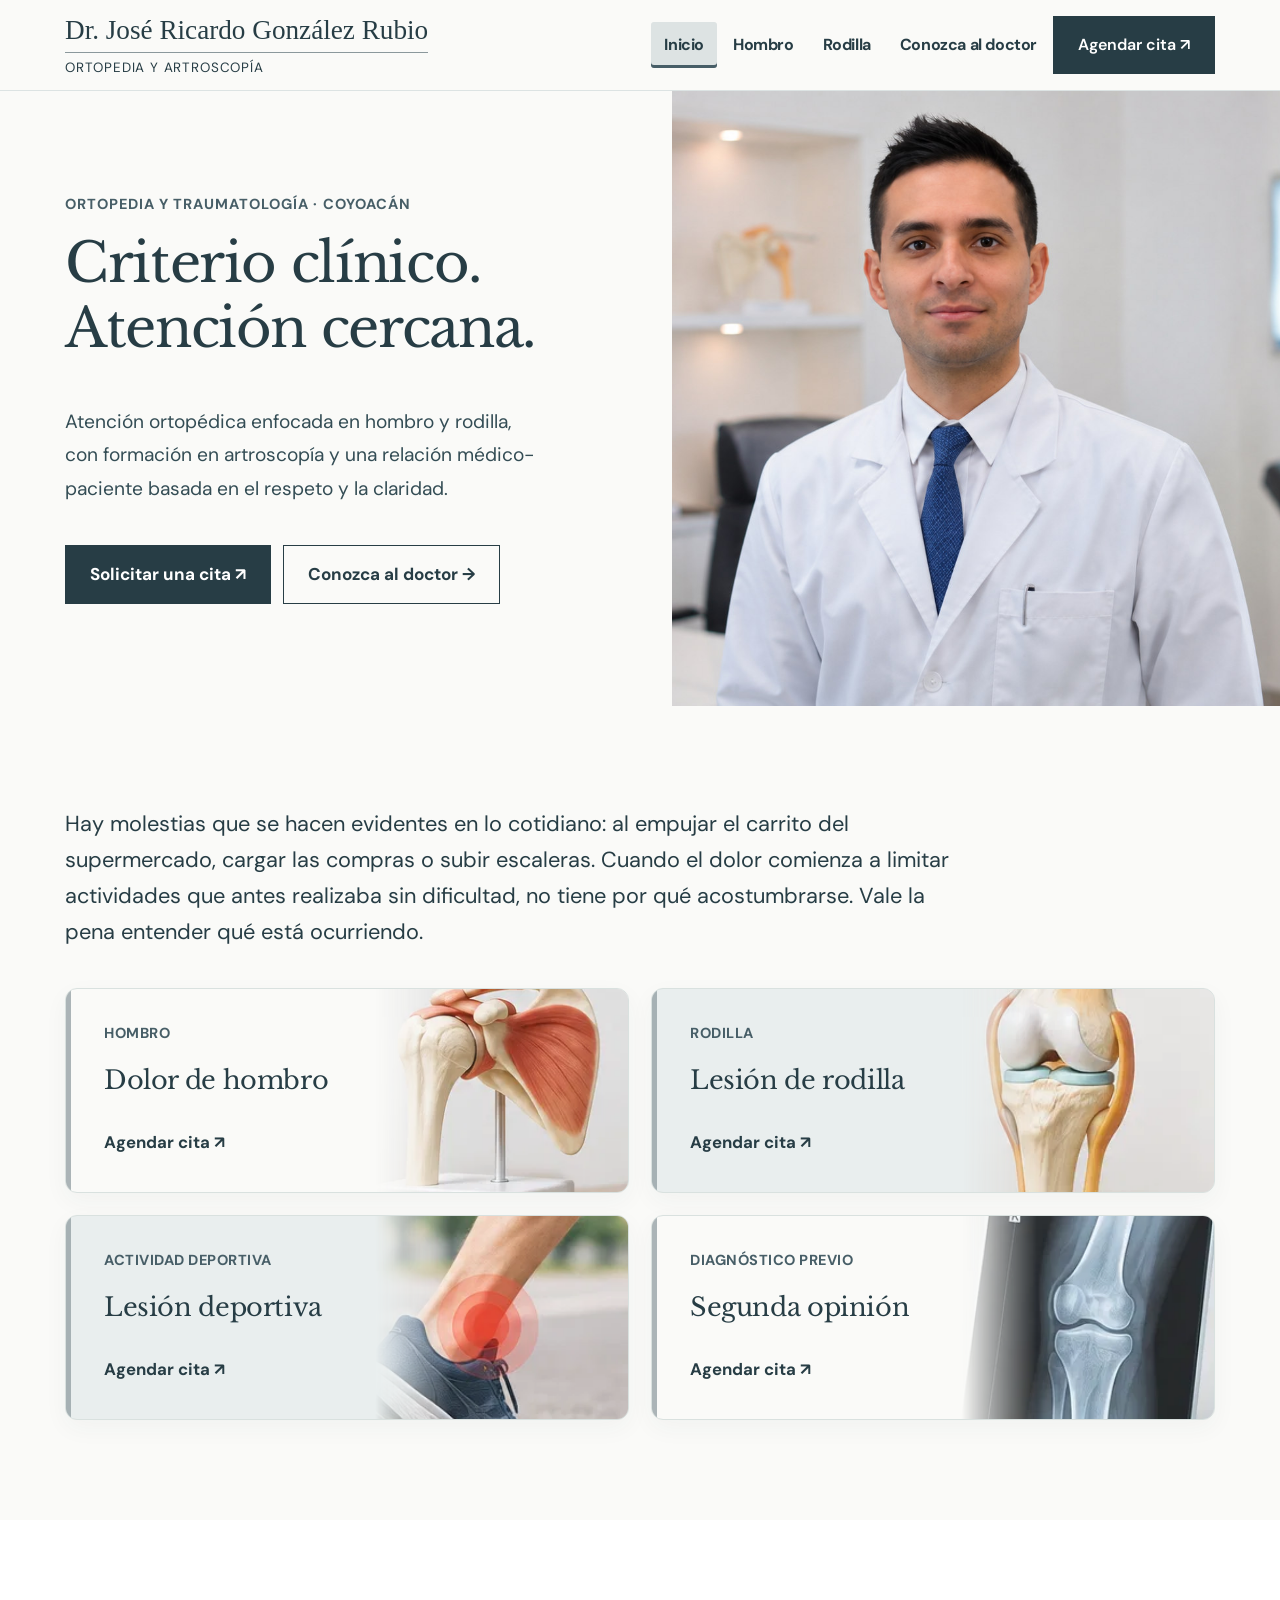
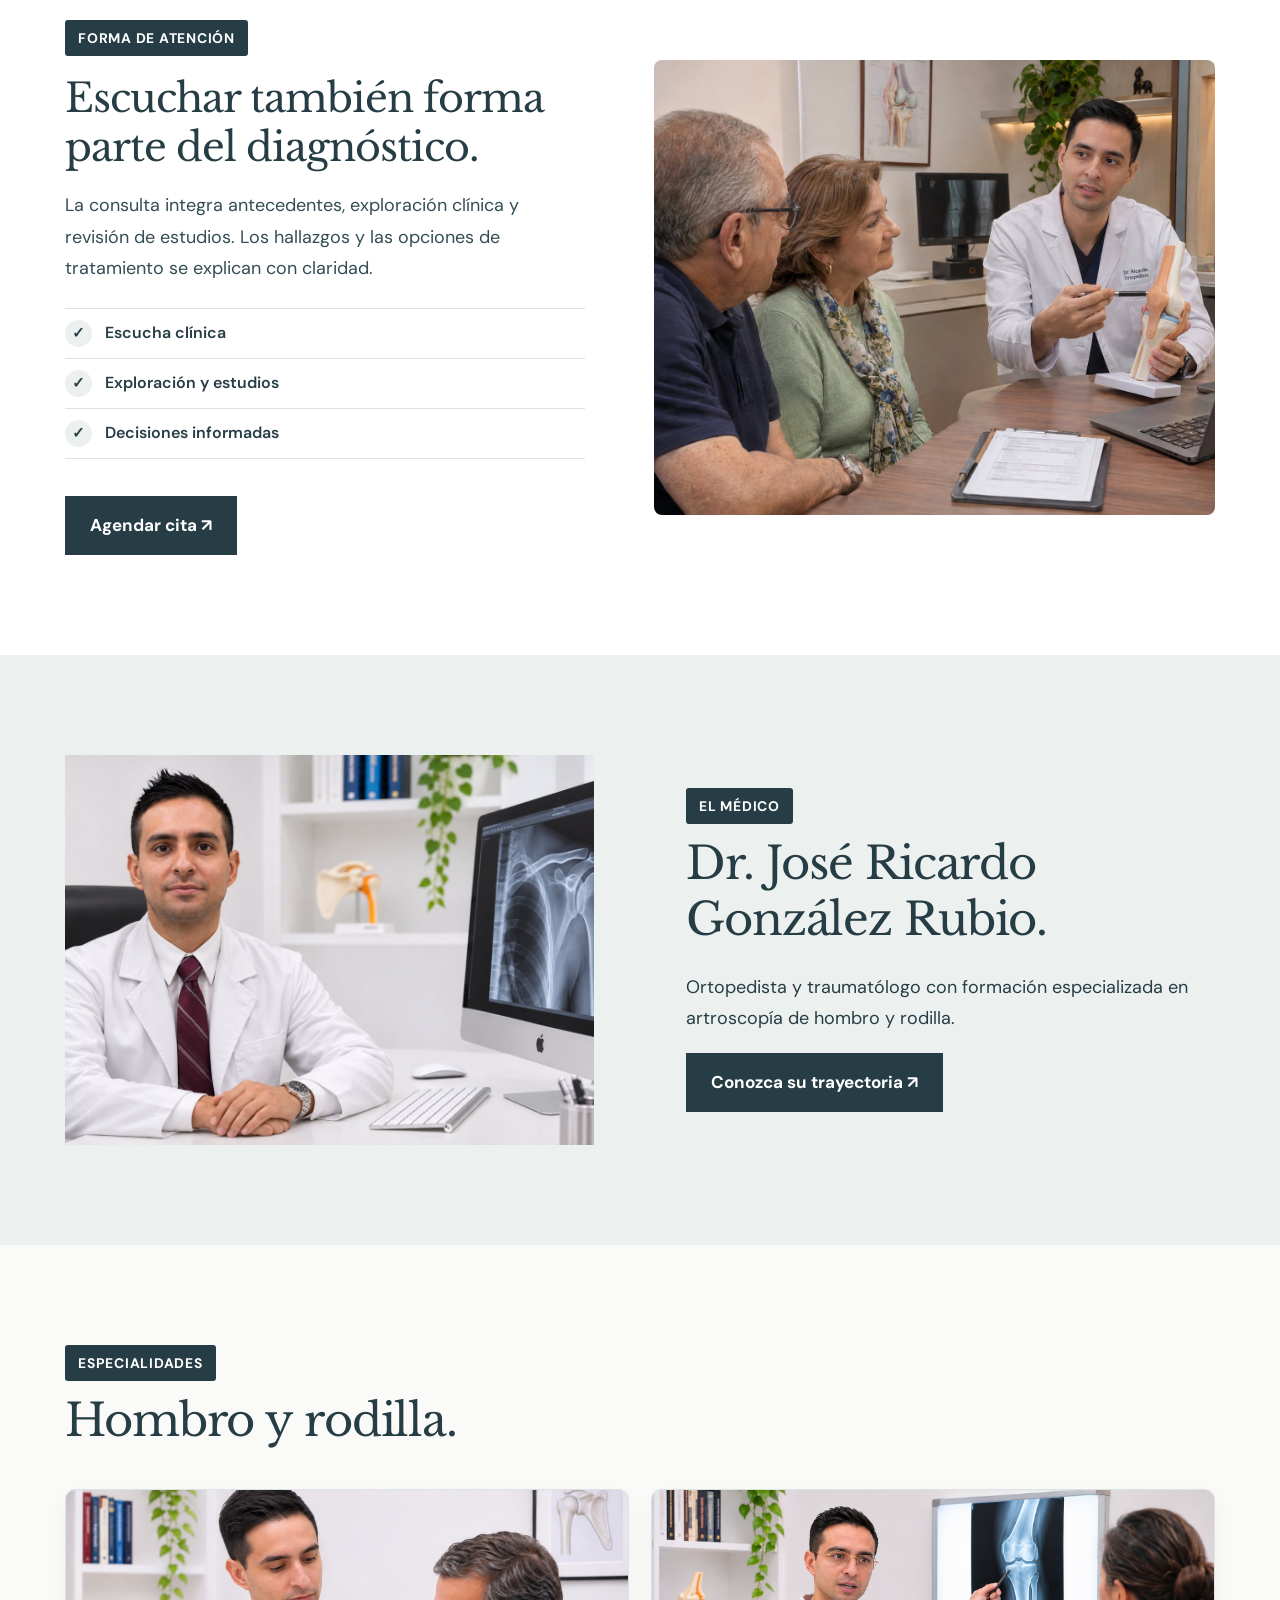
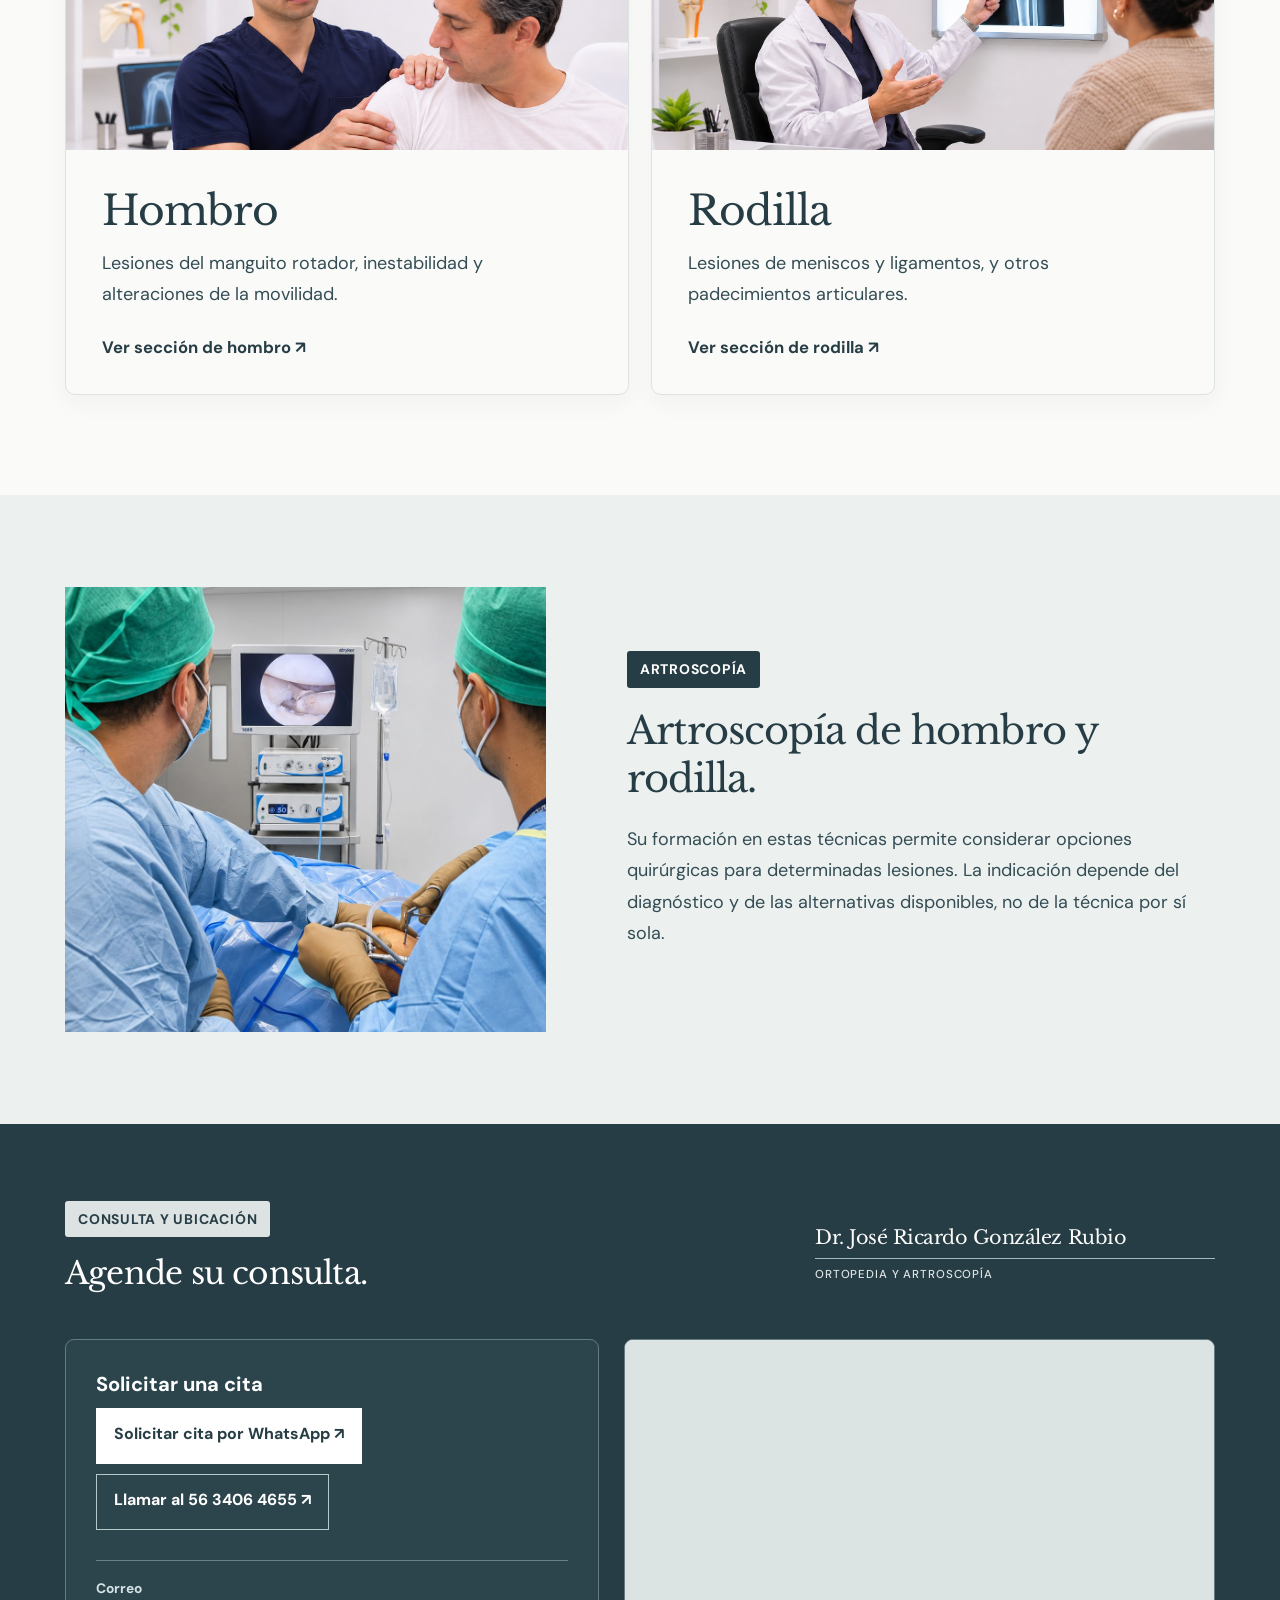
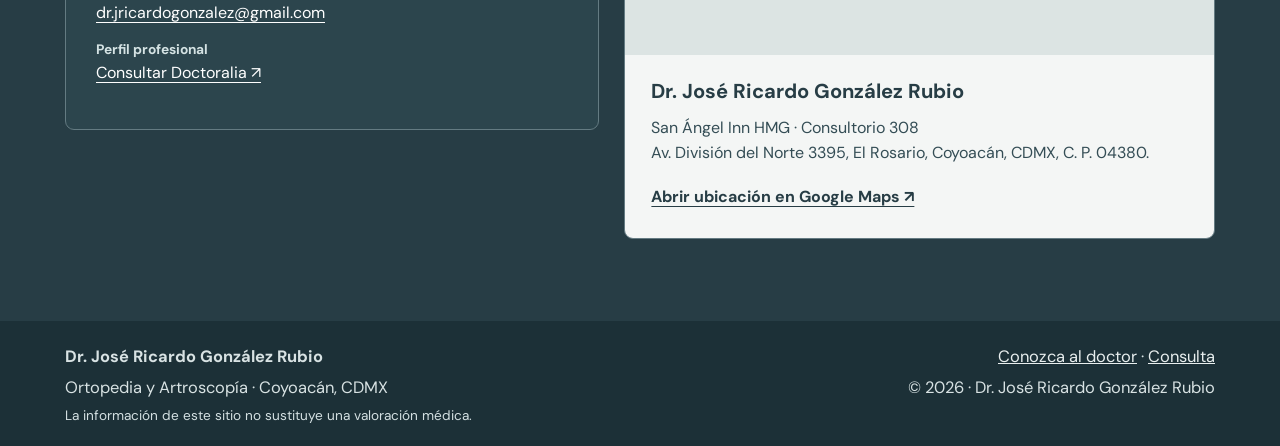
==== commit 5e47bec3: "copy: replace appointment section heading with everyday-pain introduction" ====
--- a/index.html
+++ b/index.html
@@ -1,5 +1,5 @@
 <!doctype html><html lang="es-MX"><head><meta charset="utf-8"><meta name="viewport" content="width=device-width, initial-scale=1"><meta name="robots" content="noindex,nofollow"><meta name="theme-color" content="#273D45"><meta name="description" content="Información sobre ortopedia, hombro y rodilla del Dr. Ricardo González Rubio en Coyoacán."><title>Inicio | Dr. Ricardo González Rubio</title><link rel="stylesheet" href="./styles.css"></head><body><a class="skip" href="#main">Saltar al contenido</a><header class="header"><div class="container header-inner"><a class="brand" href="./" aria-label="Inicio"><strong>Dr. José Ricardo González Rubio</strong><span>Ortopedia y Artroscopía</span></a><button class="menu" aria-controls="menu" aria-label="Abrir menú" aria-expanded="false">☰</button><nav id="menu" class="nav" aria-label="Principal"><a href="./" aria-current="page">Inicio</a><a href="./hombro/" >Hombro</a><a href="./rodilla/" >Rodilla</a><a href="./dr-ricardo-gonzalez/" >Conozca al doctor</a><a class="cta" href="./consulta/">Agendar cita ↗</a></nav></div></header><main id="main"><section class="hero"><div class="hero-copy"><div class="eyebrow">ORTOPEDIA Y TRAUMATOLOGÍA · COYOACÁN</div><h1>Criterio clínico. Atención cercana.</h1><p>Atención ortopédica enfocada en hombro y rodilla, con formación en artroscopía y una relación médico-paciente basada en el respeto y la claridad.</p><div class="buttons"><a href="consulta/" class="button">Solicitar una cita ↗</a><a href="dr-ricardo-gonzalez/" class="button alt">Conozca al doctor →</a></div></div><div class="portrait portrait-photo"><img src="./ricardo-portada.jpg" alt="Médico en consultorio, con bata blanca" width="1672" height="941" decoding="async" fetchpriority="high"></div></section>
-<section class="section patient-pathways"><div class="container"><div class="section-head"><div class="eyebrow section-tag">MOTIVOS DE CONSULTA</div><h2>¿Cuál es el motivo de su consulta?</h2></div><div class="cards cards-four"><a class="card" href="consulta/"><div class="eyebrow">HOMBRO</div><h3>Dolor de hombro</h3><span class="link">Agendar cita ↗</span></a><a class="card" href="consulta/"><div class="eyebrow">RODILLA</div><h3>Lesión de rodilla</h3><span class="link">Agendar cita ↗</span></a><a class="card" href="consulta/"><div class="eyebrow">ACTIVIDAD DEPORTIVA</div><h3>Lesión deportiva</h3><span class="link">Agendar cita ↗</span></a><a class="card" href="consulta/"><div class="eyebrow">DIAGNÓSTICO PREVIO</div><h3>Segunda opinión</h3><span class="link">Agendar cita ↗</span></a></div></div></section>
+<section class="section patient-pathways"><div class="container"><p class="patient-pathways-intro">Hay molestias que se hacen evidentes en lo cotidiano: al empujar el carrito del supermercado, cargar las compras o subir escaleras. Cuando el dolor comienza a limitar actividades que antes realizaba sin dificultad, no tiene por qué acostumbrarse. Vale la pena entender qué está ocurriendo.</p><div class="cards cards-four"><a class="card" href="consulta/"><div class="eyebrow">HOMBRO</div><h3>Dolor de hombro</h3><span class="link">Agendar cita ↗</span></a><a class="card" href="consulta/"><div class="eyebrow">RODILLA</div><h3>Lesión de rodilla</h3><span class="link">Agendar cita ↗</span></a><a class="card" href="consulta/"><div class="eyebrow">ACTIVIDAD DEPORTIVA</div><h3>Lesión deportiva</h3><span class="link">Agendar cita ↗</span></a><a class="card" href="consulta/"><div class="eyebrow">DIAGNÓSTICO PREVIO</div><h3>Segunda opinión</h3><span class="link">Agendar cita ↗</span></a></div></div></section>
 <section class="section approach-section"><div class="container approach-layout"><div class="approach-content"><div class="eyebrow section-tag">FORMA DE ATENCIÓN</div><h2>Escuchar también forma parte del diagnóstico.</h2><p>La consulta integra antecedentes, exploración clínica y revisión de estudios. Los hallazgos y las opciones de tratamiento se explican con claridad.</p><div class="approach-highlights" aria-label="Principios de atención"><div class="approach-highlight"><span aria-hidden="true">✓</span><strong>Escucha clínica</strong></div><div class="approach-highlight"><span aria-hidden="true">✓</span><strong>Exploración y estudios</strong></div><div class="approach-highlight"><span aria-hidden="true">✓</span><strong>Decisiones informadas</strong></div></div><a href="consulta/" class="button">Agendar cita ↗</a></div><div class="approach-photo"><img src="./ricardo-forma-atencion.jpg" alt="Médico explicando un modelo de rodilla durante la consulta a dos pacientes adultos mayores" loading="lazy" width="1448" height="1086"></div></div></section>
 <section class="section" style="background:#ecf0ef"><div class="container split"><div class="portrait-small doctor-portrait"><img src="./ricardo-perfil.jpg" alt="Retrato del Dr. José Ricardo González Rubio en consultorio, junto a una radiografía de hombro" loading="lazy" width="1500" height="846"></div><div><div class="eyebrow section-tag">EL MÉDICO</div><h2>Dr. José Ricardo González Rubio.</h2><p>Ortopedista y traumatólogo con formación especializada en artroscopía de hombro y rodilla.</p><a href="dr-ricardo-gonzalez/" class="button">Conozca su trayectoria ↗</a></div></div></section>
 <section class="section"><div class="container"><div class="section-head"><div class="eyebrow section-tag">ESPECIALIDADES</div><h2>Hombro y rodilla.</h2></div><div class="areas areas-photo"><a class="area area-photo" href="hombro/"><div class="area-photo-frame"><img src="./imagen-clinica-hombro.jpg" alt="Evaluación del hombro durante una consulta de ortopedia" loading="lazy" width="1400" height="790"></div><div class="area-photo-copy"><h2>Hombro</h2><p>Lesiones del manguito rotador, inestabilidad y alteraciones de la movilidad.</p><span>Ver sección de hombro ↗</span></div></a><a class="area area-photo" href="rodilla/"><div class="area-photo-frame"><img src="./imagen-clinica-rodilla.jpg" alt="Médico explicando una radiografía de rodilla durante una consulta" loading="lazy" width="1400" height="790"></div><div class="area-photo-copy"><h2>Rodilla</h2><p>Lesiones de meniscos y ligamentos, y otros padecimientos articulares.</p><span>Ver sección de rodilla ↗</span></div></a></div></div></section>
--- a/styles.css
+++ b/styles.css
@@ -342,3 +342,8 @@
 .patient-pathways .cards-four .card h3{margin-bottom:20px}
 .patient-pathways .cards-four .card .link{margin-top:auto}
 @media(max-width:680px){.patient-pathways .cards-four .card{min-height:160px}}
+
+
+/* Entrada editorial, sin encabezado, a los accesos de consulta. */
+.patient-pathways-intro{max-width:900px;margin:0 0 38px;color:#273D45;font-size:clamp(1.18rem,1.7vw,1.48rem);line-height:1.65;font-weight:400}
+@media(max-width:680px){.patient-pathways-intro{margin-bottom:28px;font-size:1.16rem;line-height:1.7}}
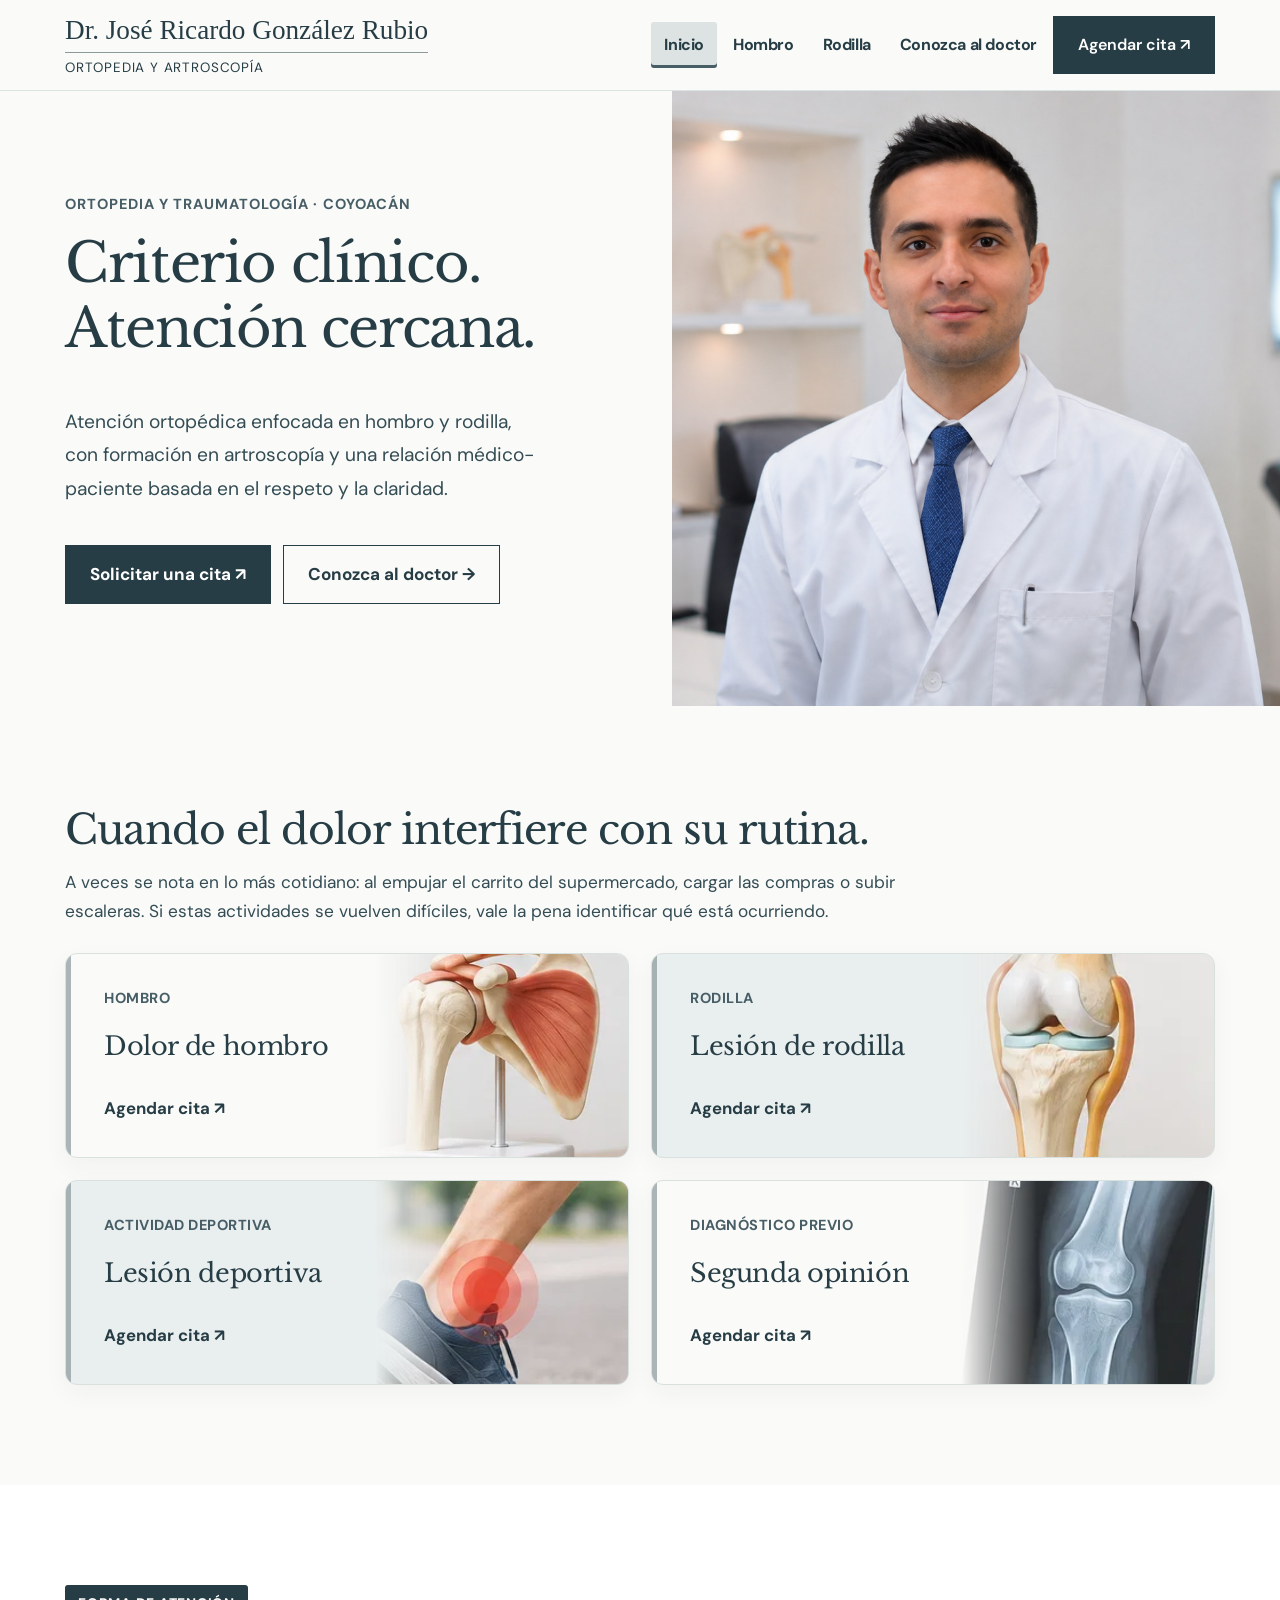
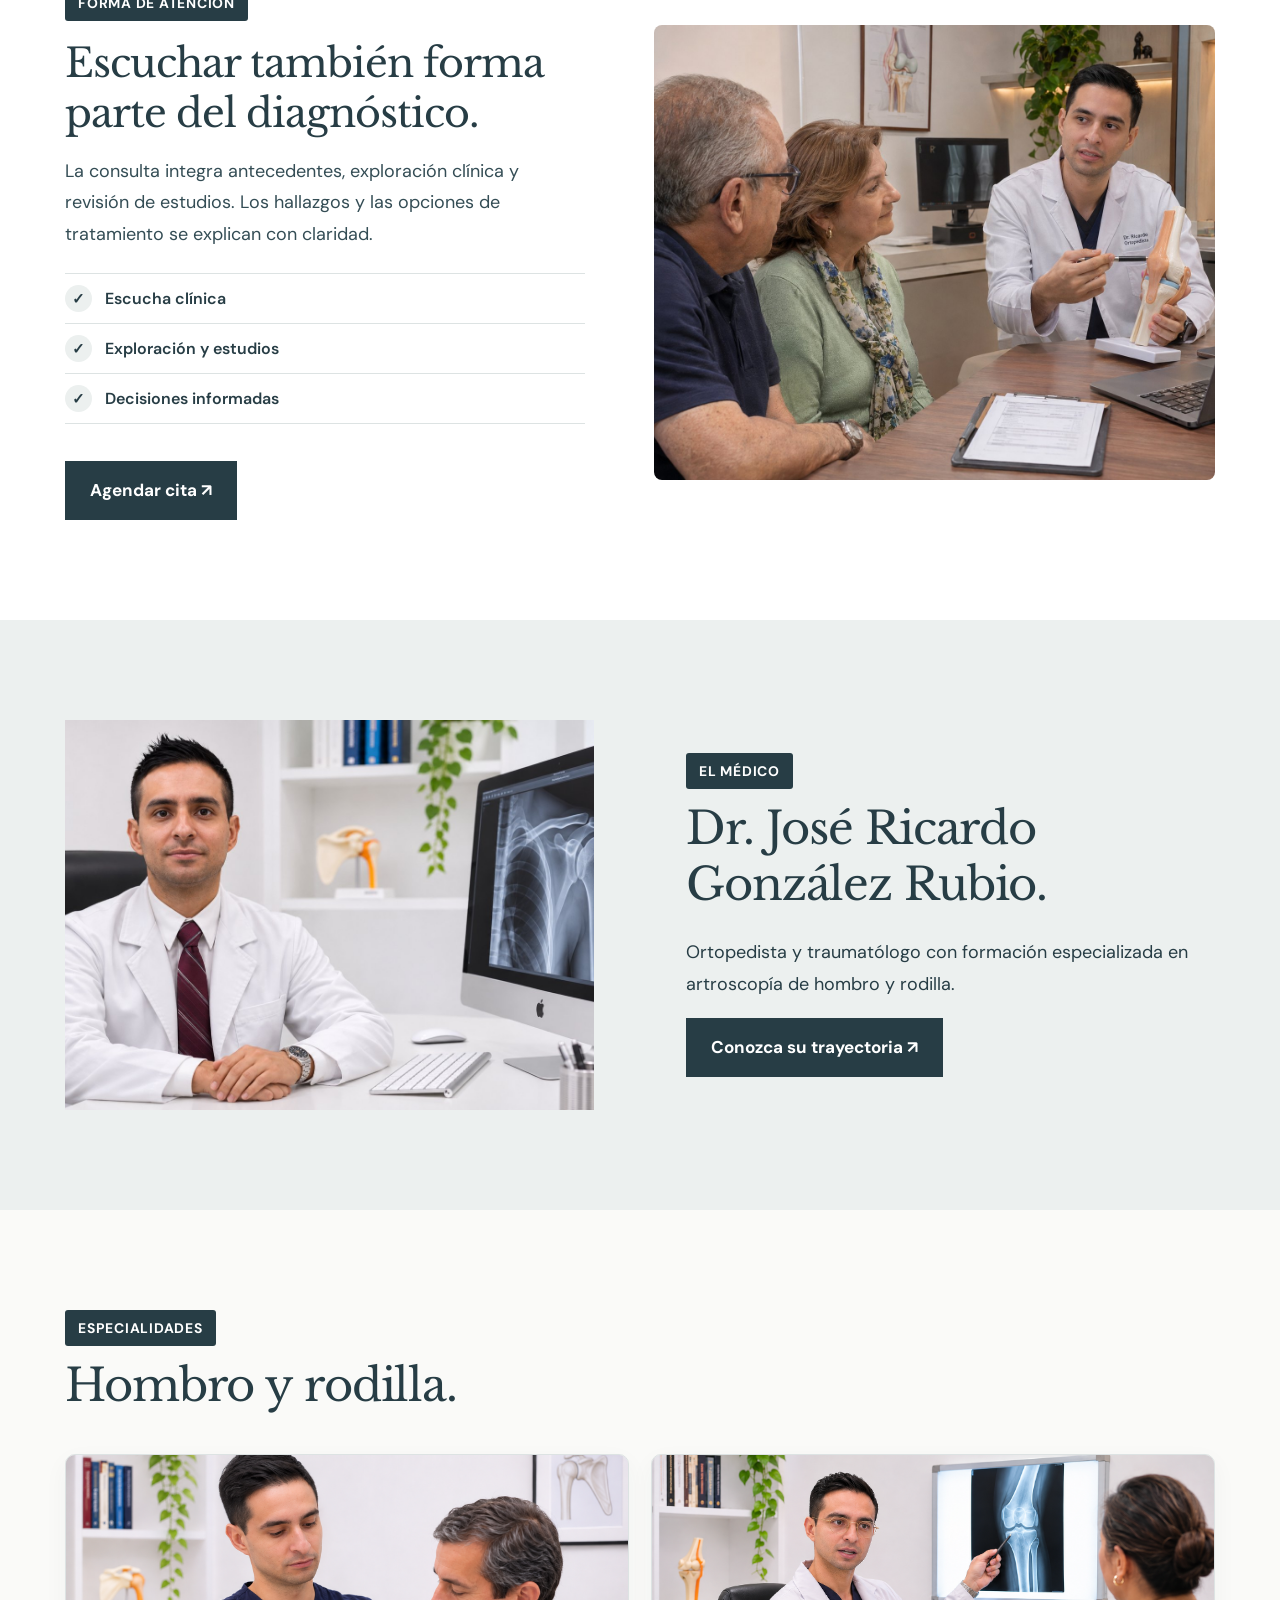
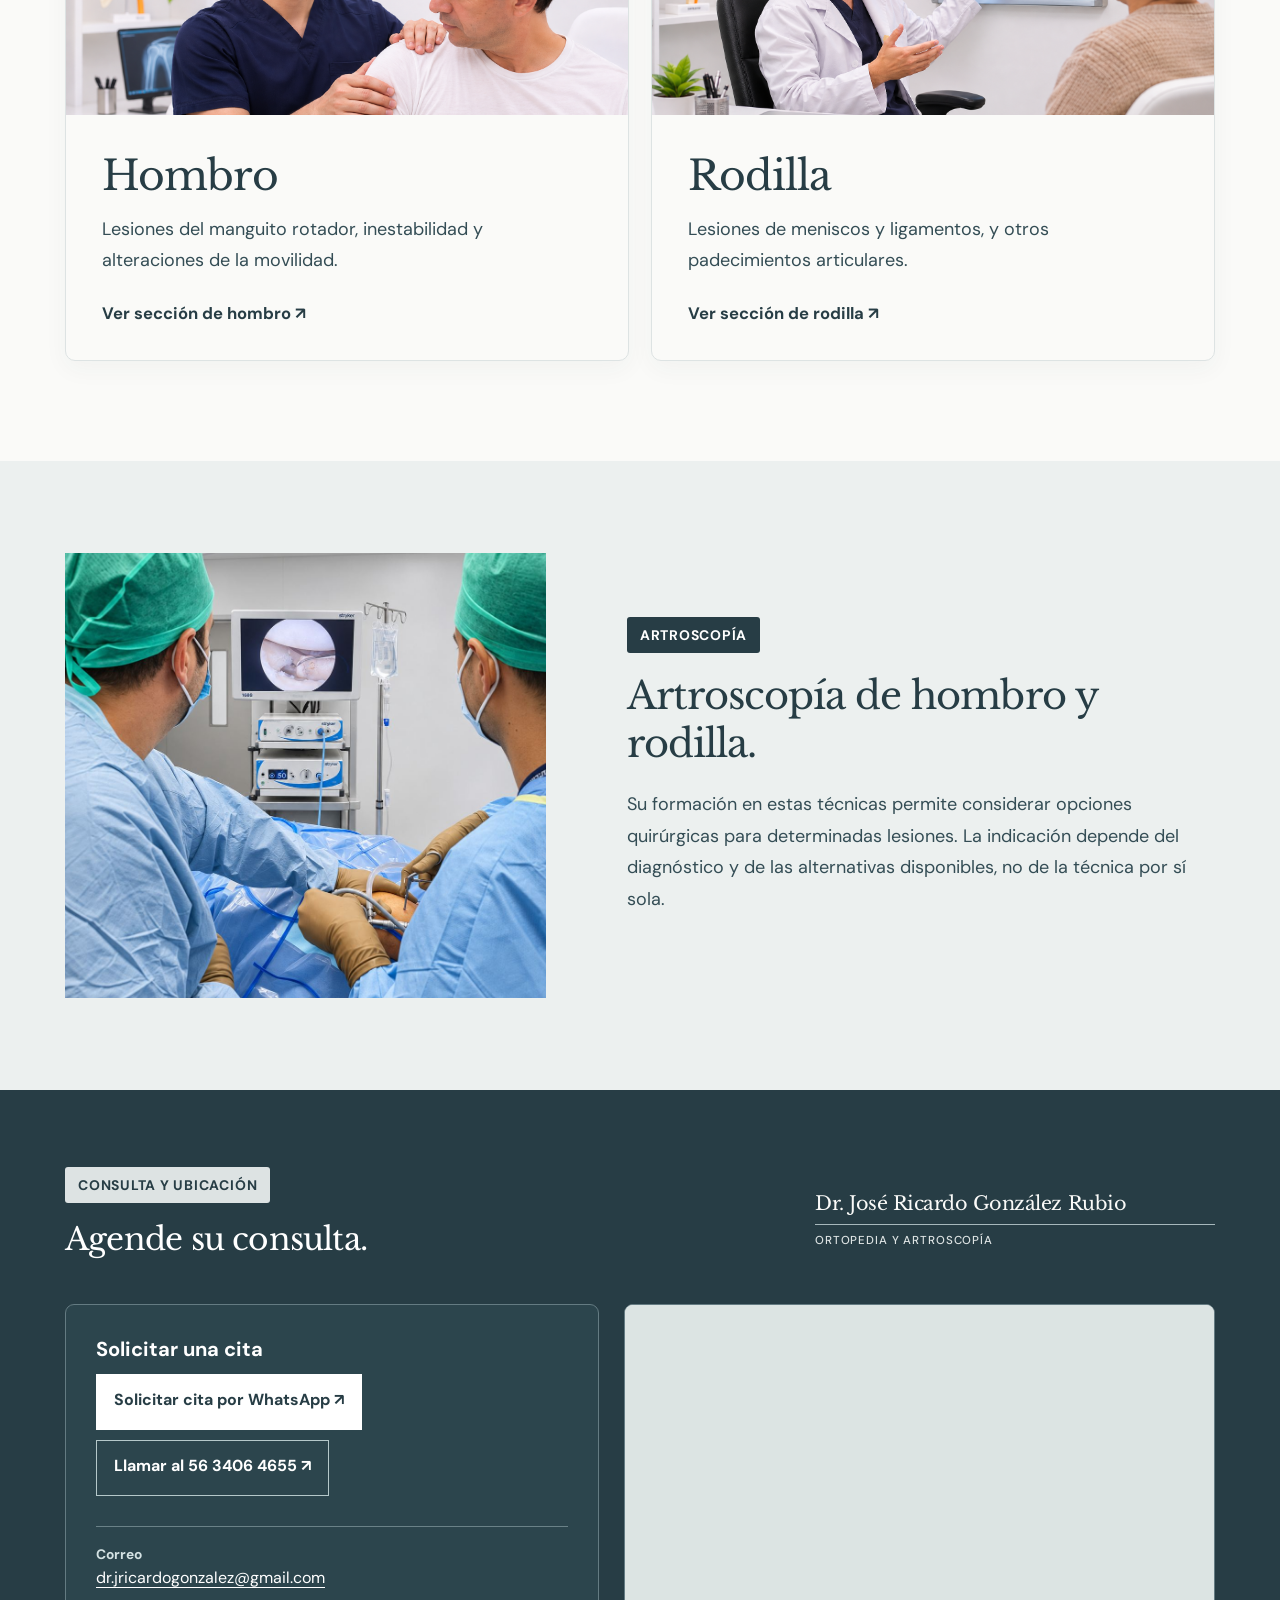
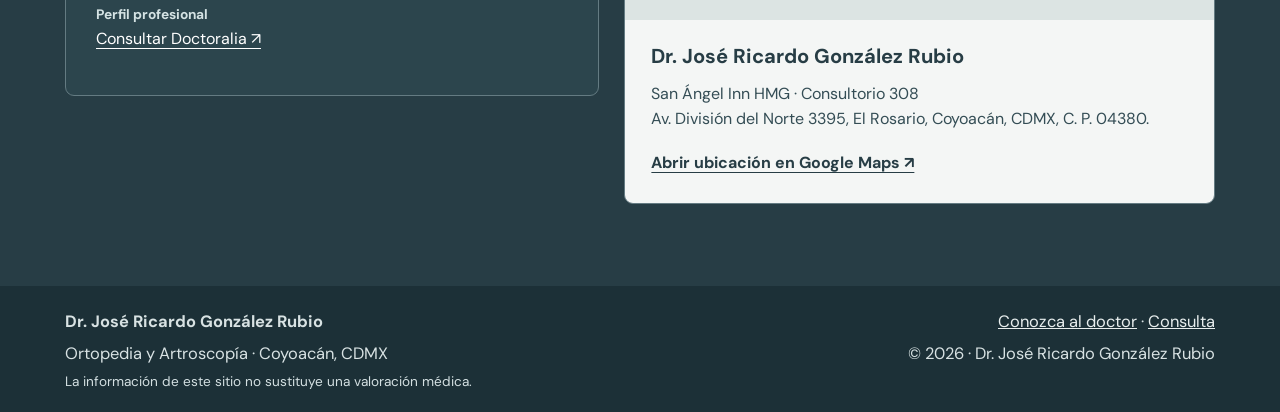
==== commit 24ed101b: "copy: restore pain section heading with shorter everyday-life introduction" ====
--- a/index.html
+++ b/index.html
@@ -1,5 +1,5 @@
 <!doctype html><html lang="es-MX"><head><meta charset="utf-8"><meta name="viewport" content="width=device-width, initial-scale=1"><meta name="robots" content="noindex,nofollow"><meta name="theme-color" content="#273D45"><meta name="description" content="Información sobre ortopedia, hombro y rodilla del Dr. Ricardo González Rubio en Coyoacán."><title>Inicio | Dr. Ricardo González Rubio</title><link rel="stylesheet" href="./styles.css"></head><body><a class="skip" href="#main">Saltar al contenido</a><header class="header"><div class="container header-inner"><a class="brand" href="./" aria-label="Inicio"><strong>Dr. José Ricardo González Rubio</strong><span>Ortopedia y Artroscopía</span></a><button class="menu" aria-controls="menu" aria-label="Abrir menú" aria-expanded="false">☰</button><nav id="menu" class="nav" aria-label="Principal"><a href="./" aria-current="page">Inicio</a><a href="./hombro/" >Hombro</a><a href="./rodilla/" >Rodilla</a><a href="./dr-ricardo-gonzalez/" >Conozca al doctor</a><a class="cta" href="./consulta/">Agendar cita ↗</a></nav></div></header><main id="main"><section class="hero"><div class="hero-copy"><div class="eyebrow">ORTOPEDIA Y TRAUMATOLOGÍA · COYOACÁN</div><h1>Criterio clínico. Atención cercana.</h1><p>Atención ortopédica enfocada en hombro y rodilla, con formación en artroscopía y una relación médico-paciente basada en el respeto y la claridad.</p><div class="buttons"><a href="consulta/" class="button">Solicitar una cita ↗</a><a href="dr-ricardo-gonzalez/" class="button alt">Conozca al doctor →</a></div></div><div class="portrait portrait-photo"><img src="./ricardo-portada.jpg" alt="Médico en consultorio, con bata blanca" width="1672" height="941" decoding="async" fetchpriority="high"></div></section>
-<section class="section patient-pathways"><div class="container"><p class="patient-pathways-intro">Hay molestias que se hacen evidentes en lo cotidiano: al empujar el carrito del supermercado, cargar las compras o subir escaleras. Cuando el dolor comienza a limitar actividades que antes realizaba sin dificultad, no tiene por qué acostumbrarse. Vale la pena entender qué está ocurriendo.</p><div class="cards cards-four"><a class="card" href="consulta/"><div class="eyebrow">HOMBRO</div><h3>Dolor de hombro</h3><span class="link">Agendar cita ↗</span></a><a class="card" href="consulta/"><div class="eyebrow">RODILLA</div><h3>Lesión de rodilla</h3><span class="link">Agendar cita ↗</span></a><a class="card" href="consulta/"><div class="eyebrow">ACTIVIDAD DEPORTIVA</div><h3>Lesión deportiva</h3><span class="link">Agendar cita ↗</span></a><a class="card" href="consulta/"><div class="eyebrow">DIAGNÓSTICO PREVIO</div><h3>Segunda opinión</h3><span class="link">Agendar cita ↗</span></a></div></div></section>
+<section class="section patient-pathways"><div class="container"><div class="section-head patient-pathways-heading"><h2>Cuando el dolor interfiere con su rutina.</h2><p>A veces se nota en lo más cotidiano: al empujar el carrito del supermercado, cargar las compras o subir escaleras. Si estas actividades se vuelven difíciles, vale la pena identificar qué está ocurriendo.</p></div><div class="cards cards-four"><a class="card" href="consulta/"><div class="eyebrow">HOMBRO</div><h3>Dolor de hombro</h3><span class="link">Agendar cita ↗</span></a><a class="card" href="consulta/"><div class="eyebrow">RODILLA</div><h3>Lesión de rodilla</h3><span class="link">Agendar cita ↗</span></a><a class="card" href="consulta/"><div class="eyebrow">ACTIVIDAD DEPORTIVA</div><h3>Lesión deportiva</h3><span class="link">Agendar cita ↗</span></a><a class="card" href="consulta/"><div class="eyebrow">DIAGNÓSTICO PREVIO</div><h3>Segunda opinión</h3><span class="link">Agendar cita ↗</span></a></div></div></section>
 <section class="section approach-section"><div class="container approach-layout"><div class="approach-content"><div class="eyebrow section-tag">FORMA DE ATENCIÓN</div><h2>Escuchar también forma parte del diagnóstico.</h2><p>La consulta integra antecedentes, exploración clínica y revisión de estudios. Los hallazgos y las opciones de tratamiento se explican con claridad.</p><div class="approach-highlights" aria-label="Principios de atención"><div class="approach-highlight"><span aria-hidden="true">✓</span><strong>Escucha clínica</strong></div><div class="approach-highlight"><span aria-hidden="true">✓</span><strong>Exploración y estudios</strong></div><div class="approach-highlight"><span aria-hidden="true">✓</span><strong>Decisiones informadas</strong></div></div><a href="consulta/" class="button">Agendar cita ↗</a></div><div class="approach-photo"><img src="./ricardo-forma-atencion.jpg" alt="Médico explicando un modelo de rodilla durante la consulta a dos pacientes adultos mayores" loading="lazy" width="1448" height="1086"></div></div></section>
 <section class="section" style="background:#ecf0ef"><div class="container split"><div class="portrait-small doctor-portrait"><img src="./ricardo-perfil.jpg" alt="Retrato del Dr. José Ricardo González Rubio en consultorio, junto a una radiografía de hombro" loading="lazy" width="1500" height="846"></div><div><div class="eyebrow section-tag">EL MÉDICO</div><h2>Dr. José Ricardo González Rubio.</h2><p>Ortopedista y traumatólogo con formación especializada en artroscopía de hombro y rodilla.</p><a href="dr-ricardo-gonzalez/" class="button">Conozca su trayectoria ↗</a></div></div></section>
 <section class="section"><div class="container"><div class="section-head"><div class="eyebrow section-tag">ESPECIALIDADES</div><h2>Hombro y rodilla.</h2></div><div class="areas areas-photo"><a class="area area-photo" href="hombro/"><div class="area-photo-frame"><img src="./imagen-clinica-hombro.jpg" alt="Evaluación del hombro durante una consulta de ortopedia" loading="lazy" width="1400" height="790"></div><div class="area-photo-copy"><h2>Hombro</h2><p>Lesiones del manguito rotador, inestabilidad y alteraciones de la movilidad.</p><span>Ver sección de hombro ↗</span></div></a><a class="area area-photo" href="rodilla/"><div class="area-photo-frame"><img src="./imagen-clinica-rodilla.jpg" alt="Médico explicando una radiografía de rodilla durante una consulta" loading="lazy" width="1400" height="790"></div><div class="area-photo-copy"><h2>Rodilla</h2><p>Lesiones de meniscos y ligamentos, y otros padecimientos articulares.</p><span>Ver sección de rodilla ↗</span></div></a></div></div></section>
--- a/styles.css
+++ b/styles.css
@@ -344,6 +344,8 @@
 @media(max-width:680px){.patient-pathways .cards-four .card{min-height:160px}}
 
 
-/* Entrada editorial, sin encabezado, a los accesos de consulta. */
-.patient-pathways-intro{max-width:900px;margin:0 0 38px;color:#273D45;font-size:clamp(1.18rem,1.7vw,1.48rem);line-height:1.65;font-weight:400}
-@media(max-width:680px){.patient-pathways-intro{margin-bottom:28px;font-size:1.16rem;line-height:1.7}}
+/* Texto editorial de acceso a consulta: titulo y parrafo breve. */
+.patient-pathways .patient-pathways-heading{max-width:960px;margin-bottom:28px}
+.patient-pathways .patient-pathways-heading h2{max-width:900px;margin:0 0 14px;color:#273D45;font-size:clamp(2.2rem,3.2vw,3.3rem);line-height:1.18}
+.patient-pathways .patient-pathways-heading p{max-width:880px;margin:0;color:#344D55;font-size:1.08rem;line-height:1.65}
+@media(max-width:680px){.patient-pathways .patient-pathways-heading{margin-bottom:25px}.patient-pathways .patient-pathways-heading h2{font-size:clamp(2rem,7.5vw,2.6rem);margin-bottom:14px}.patient-pathways .patient-pathways-heading p{font-size:1rem;line-height:1.6}}
